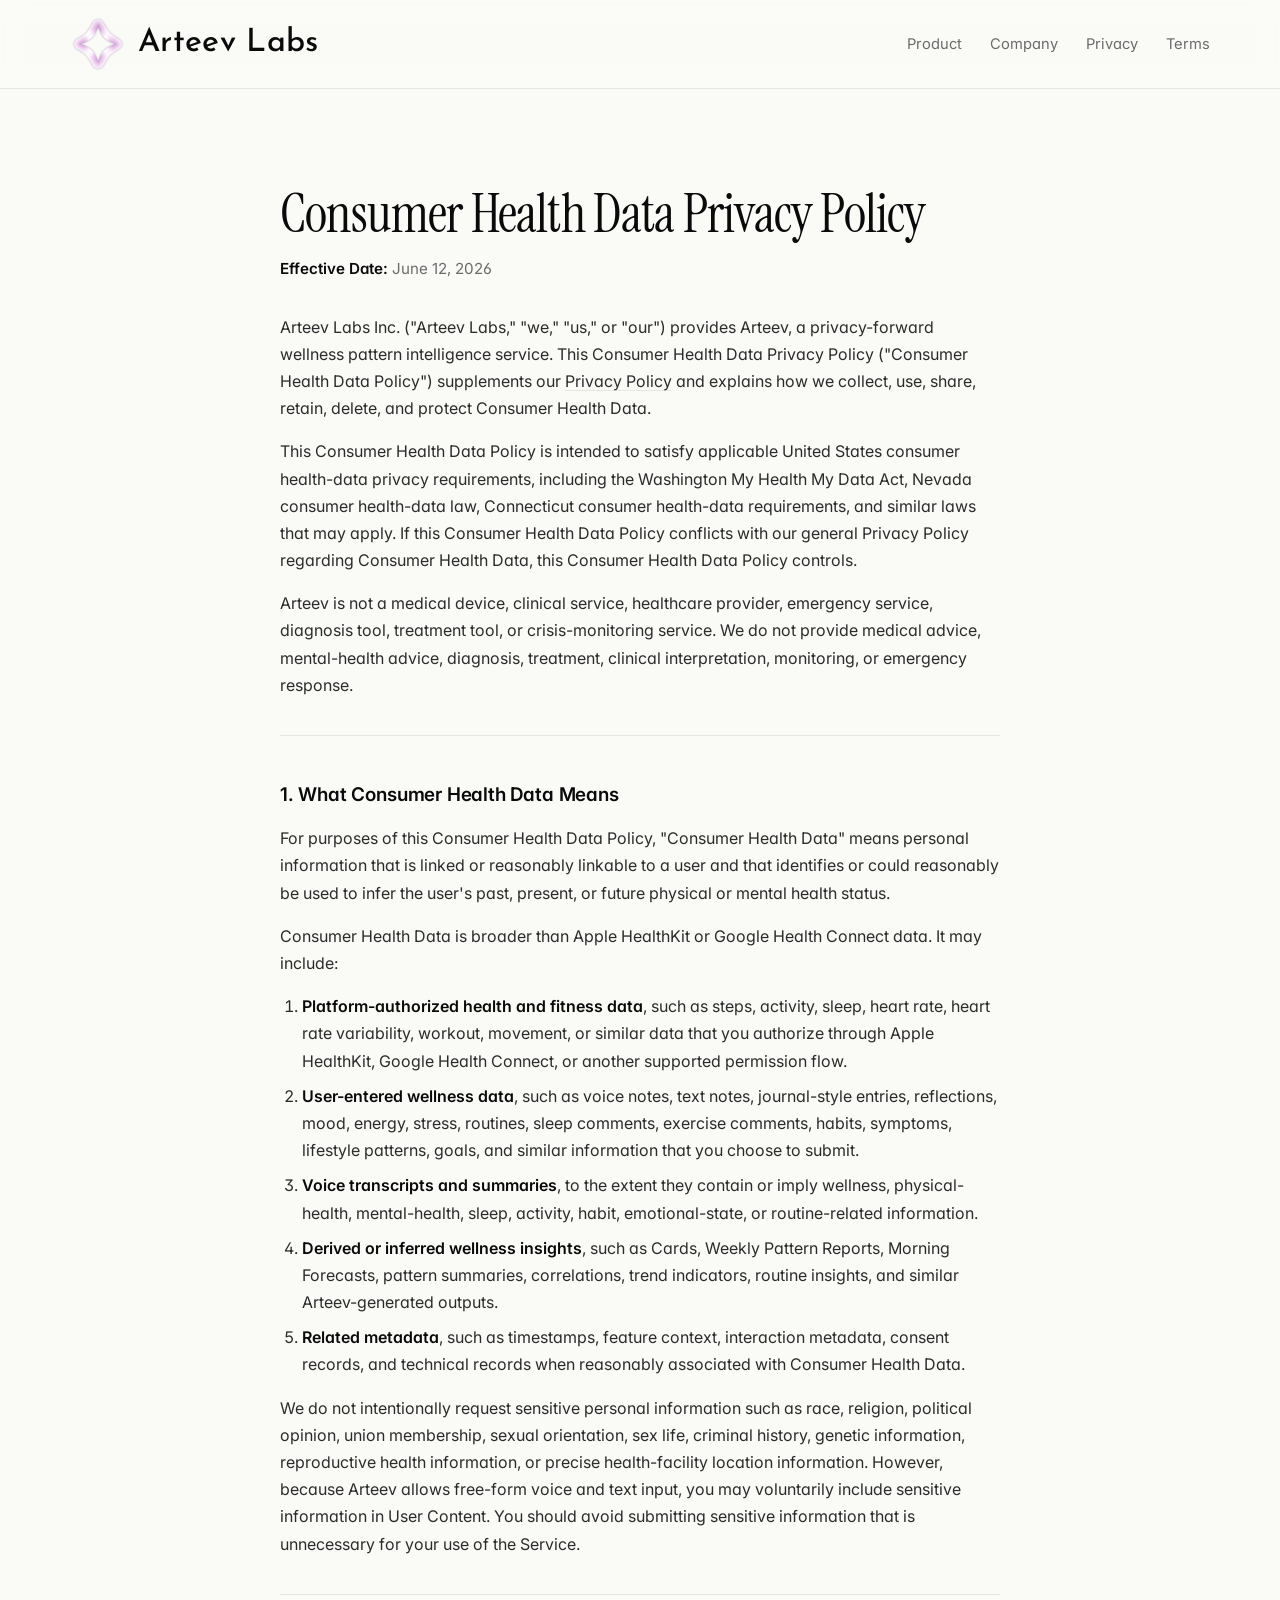
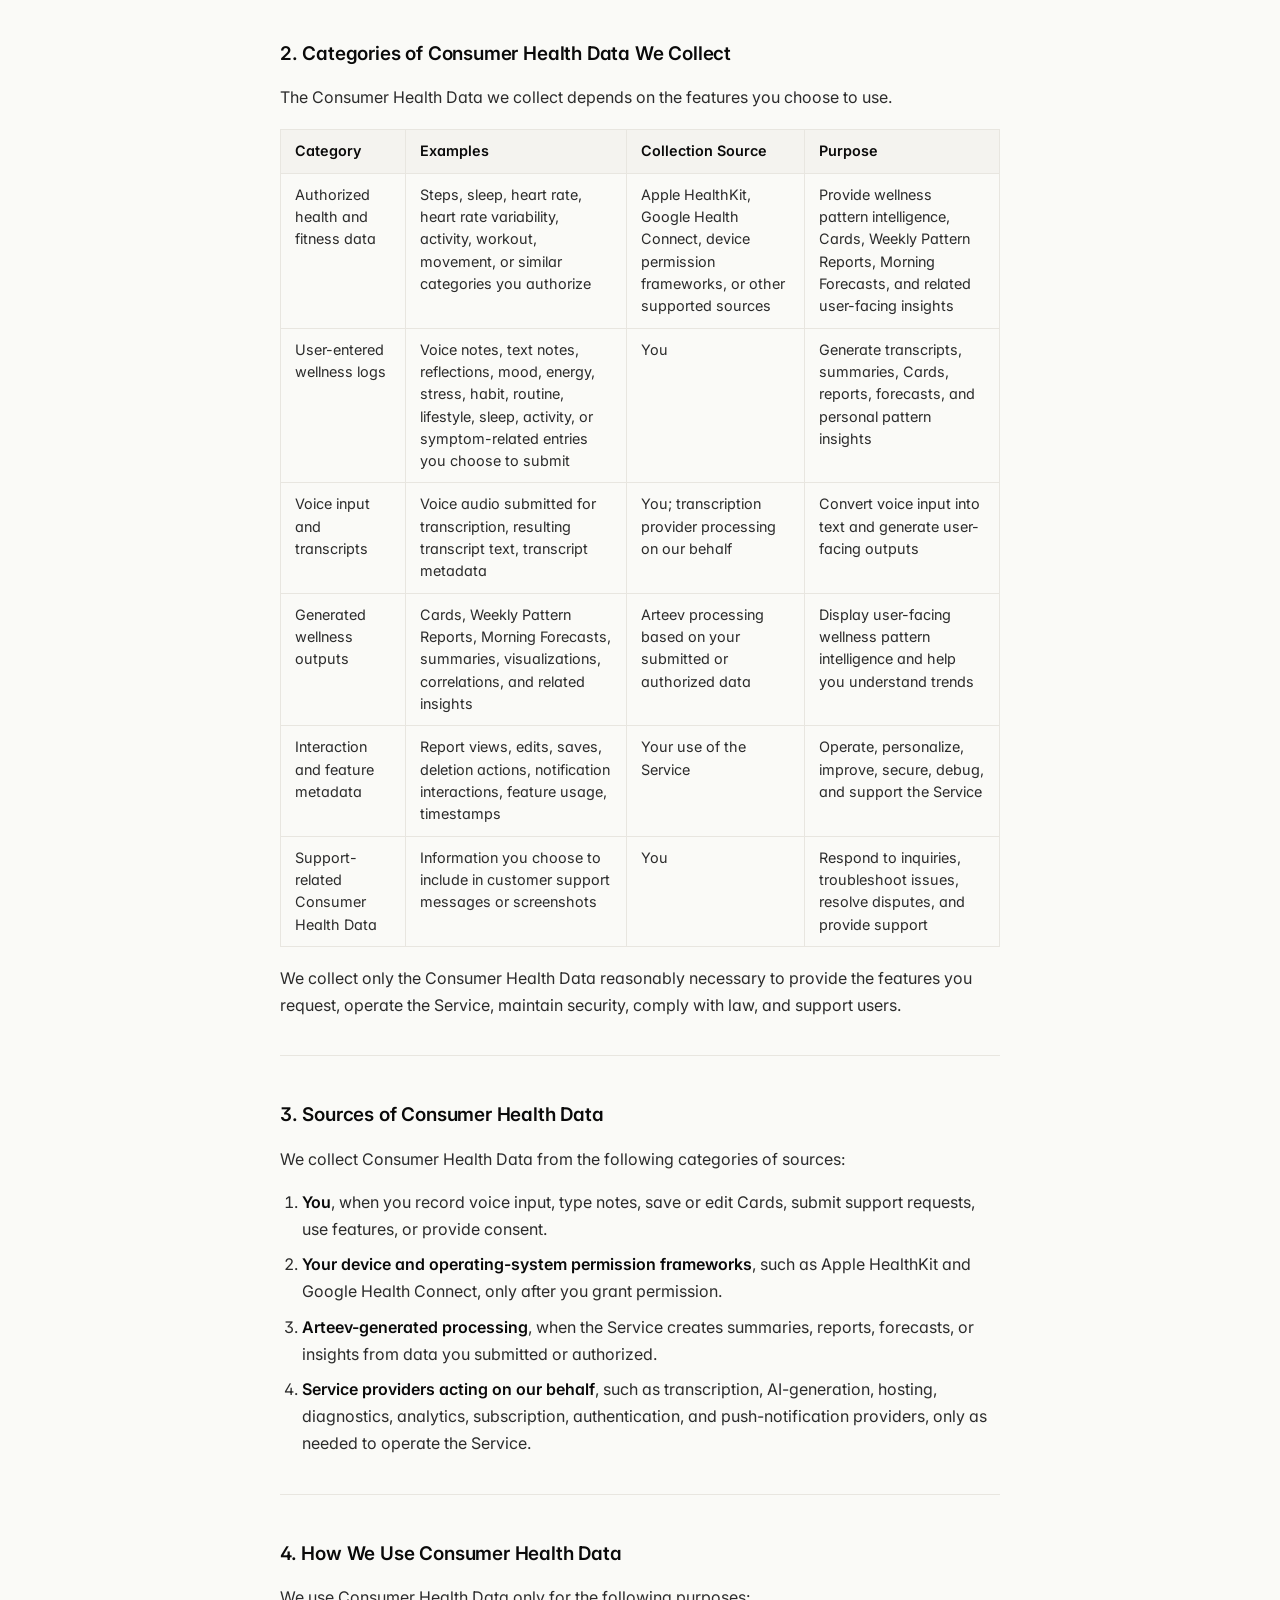
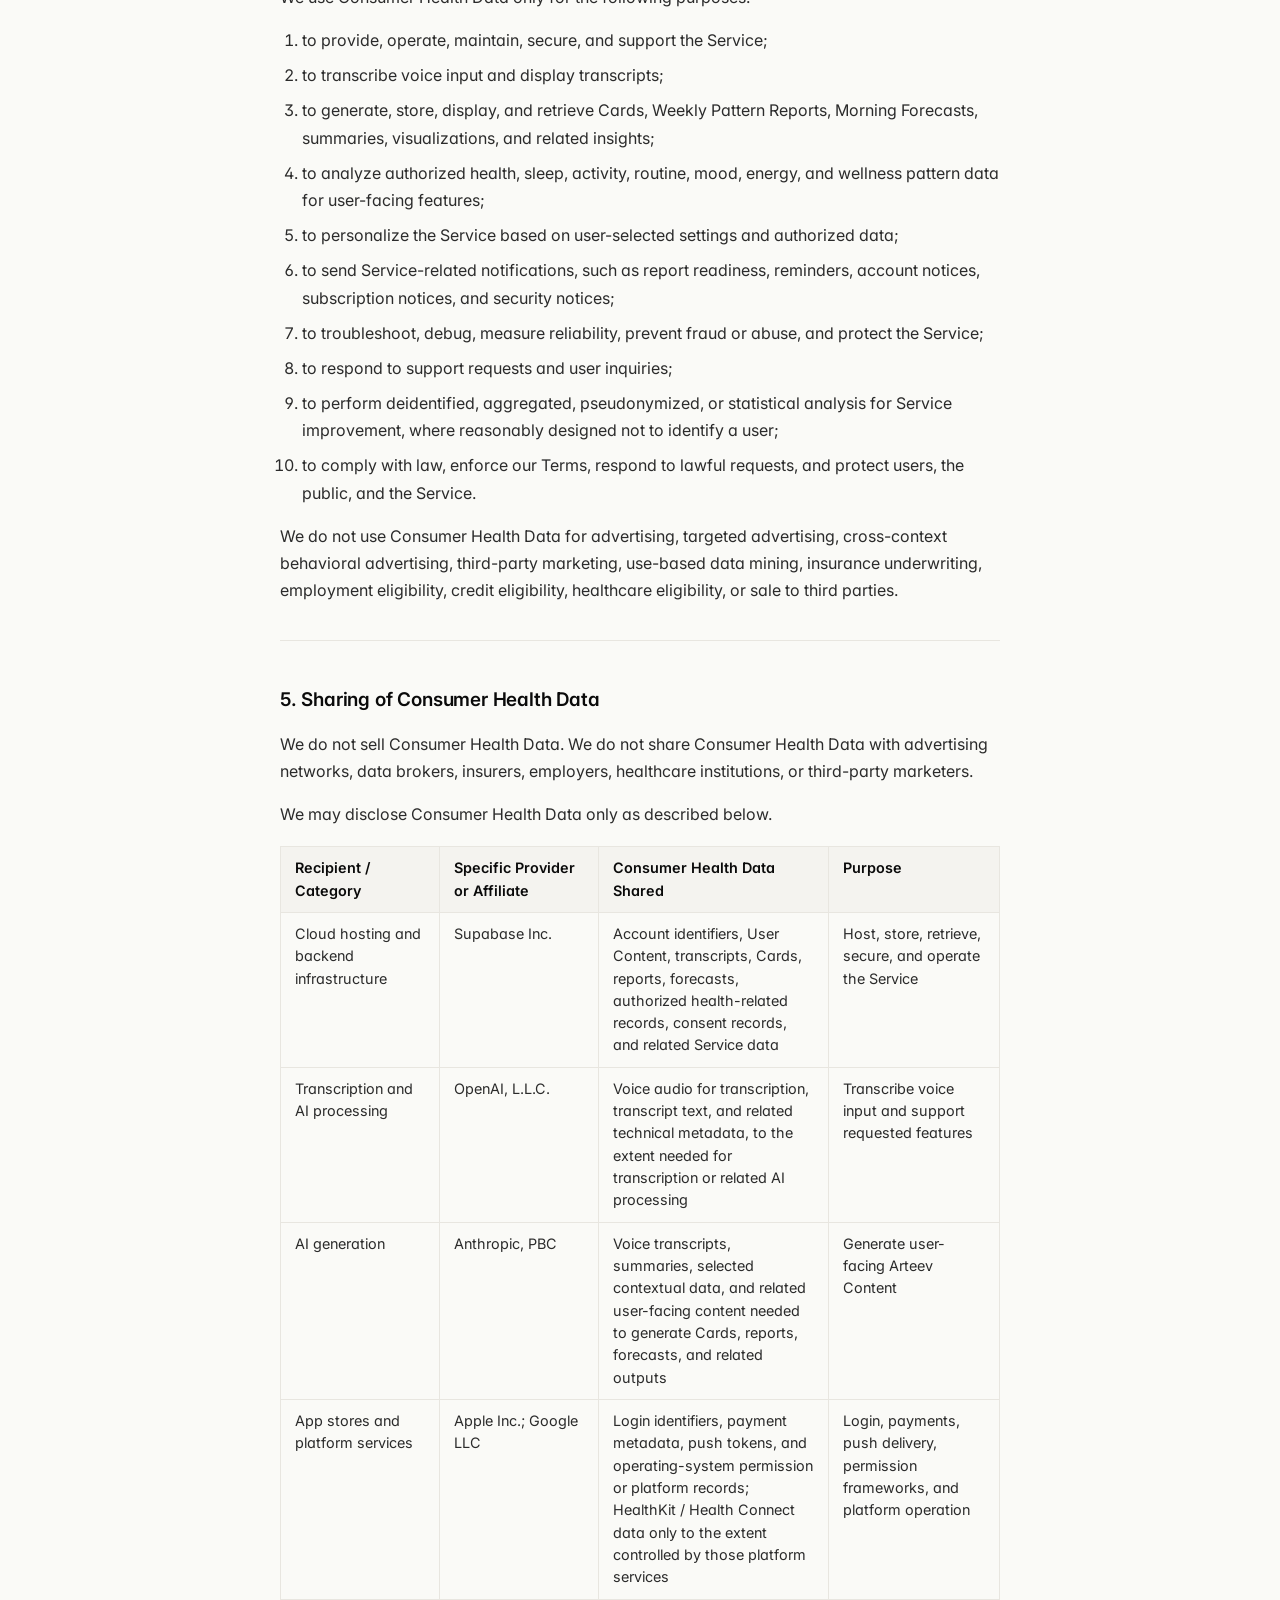
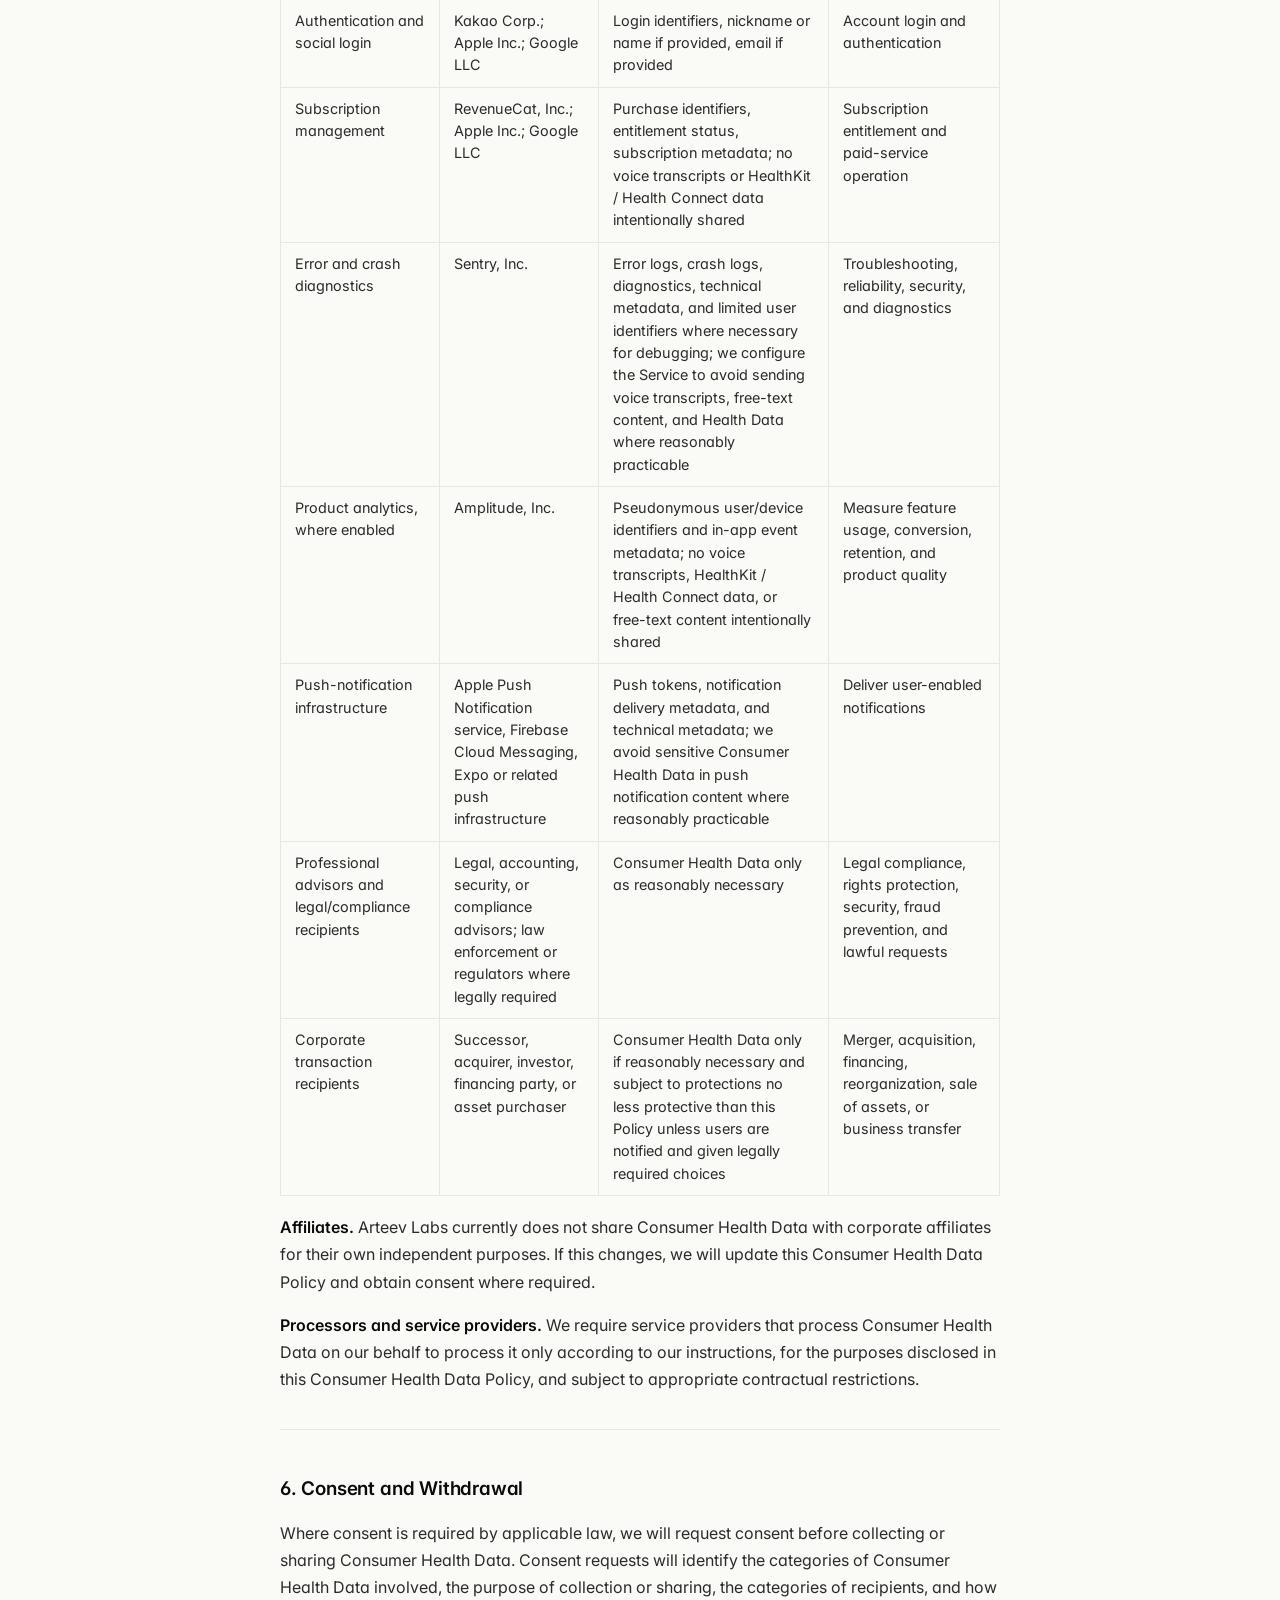
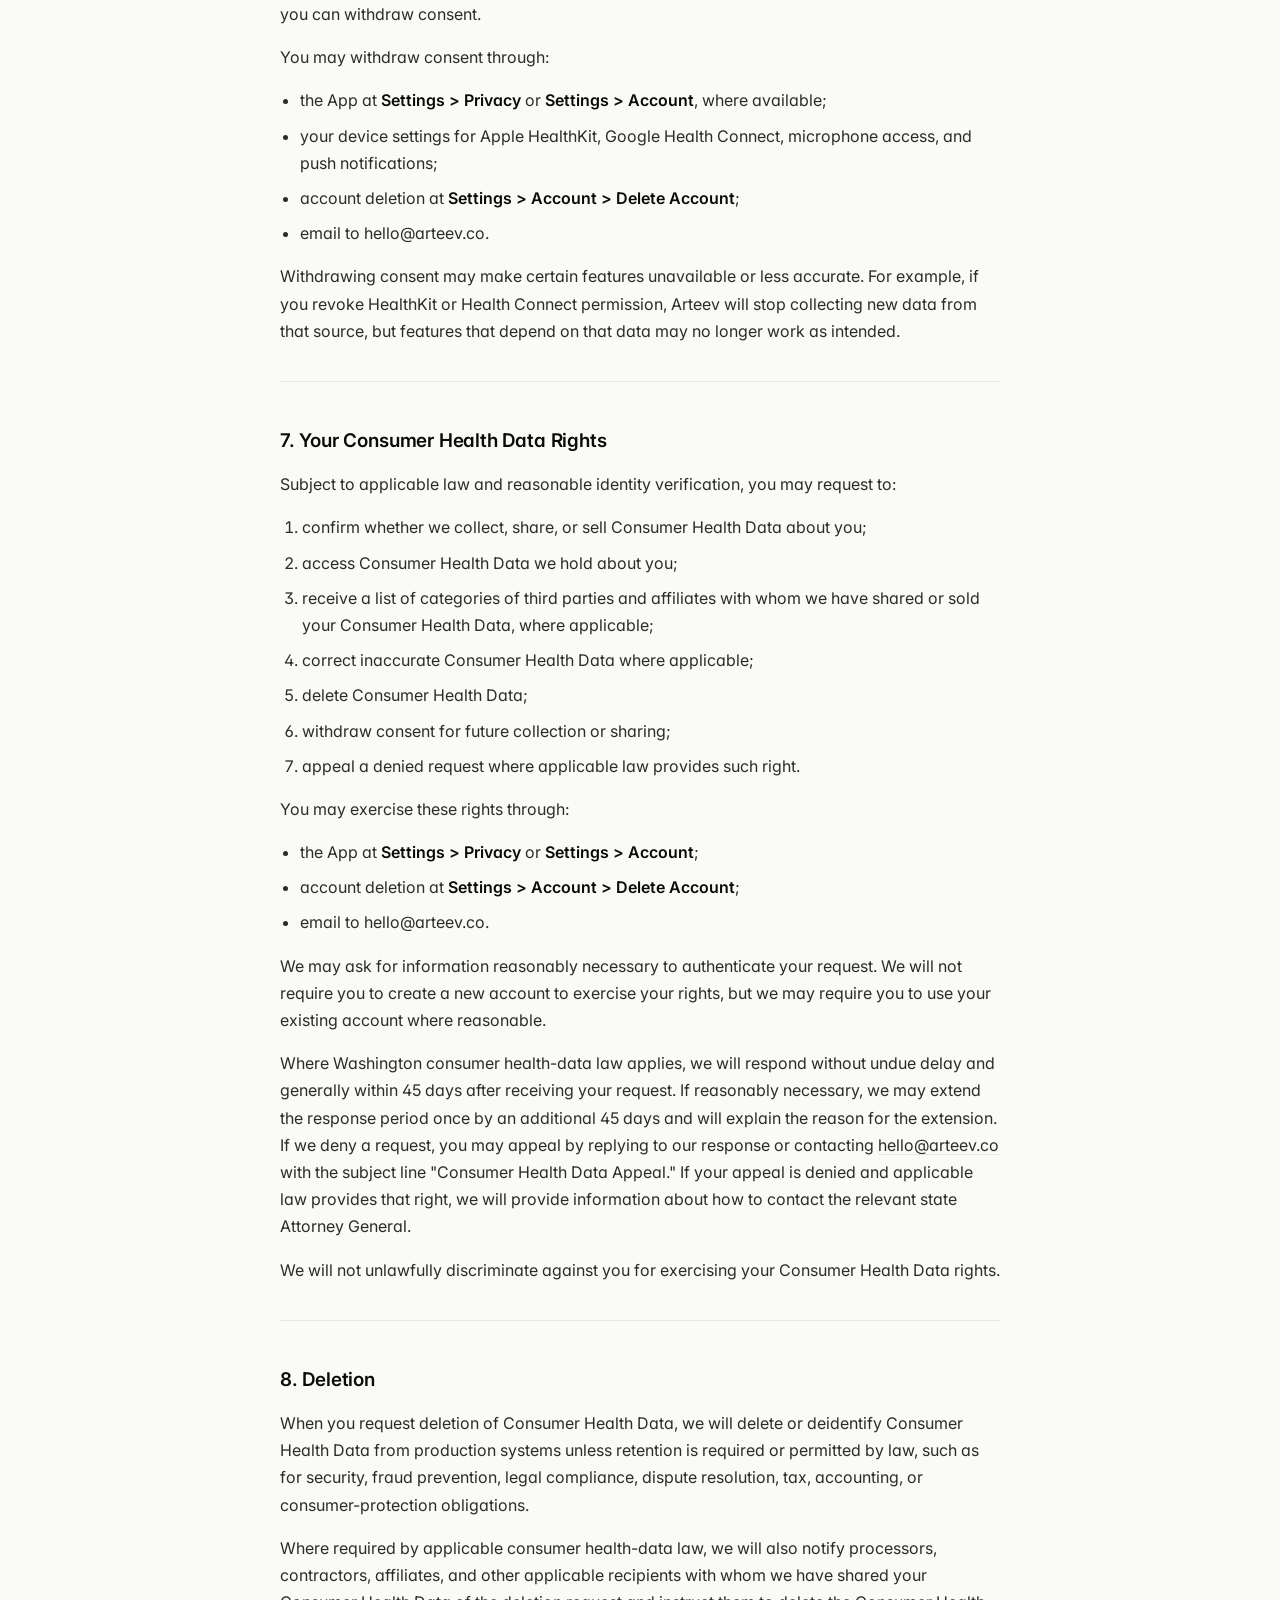
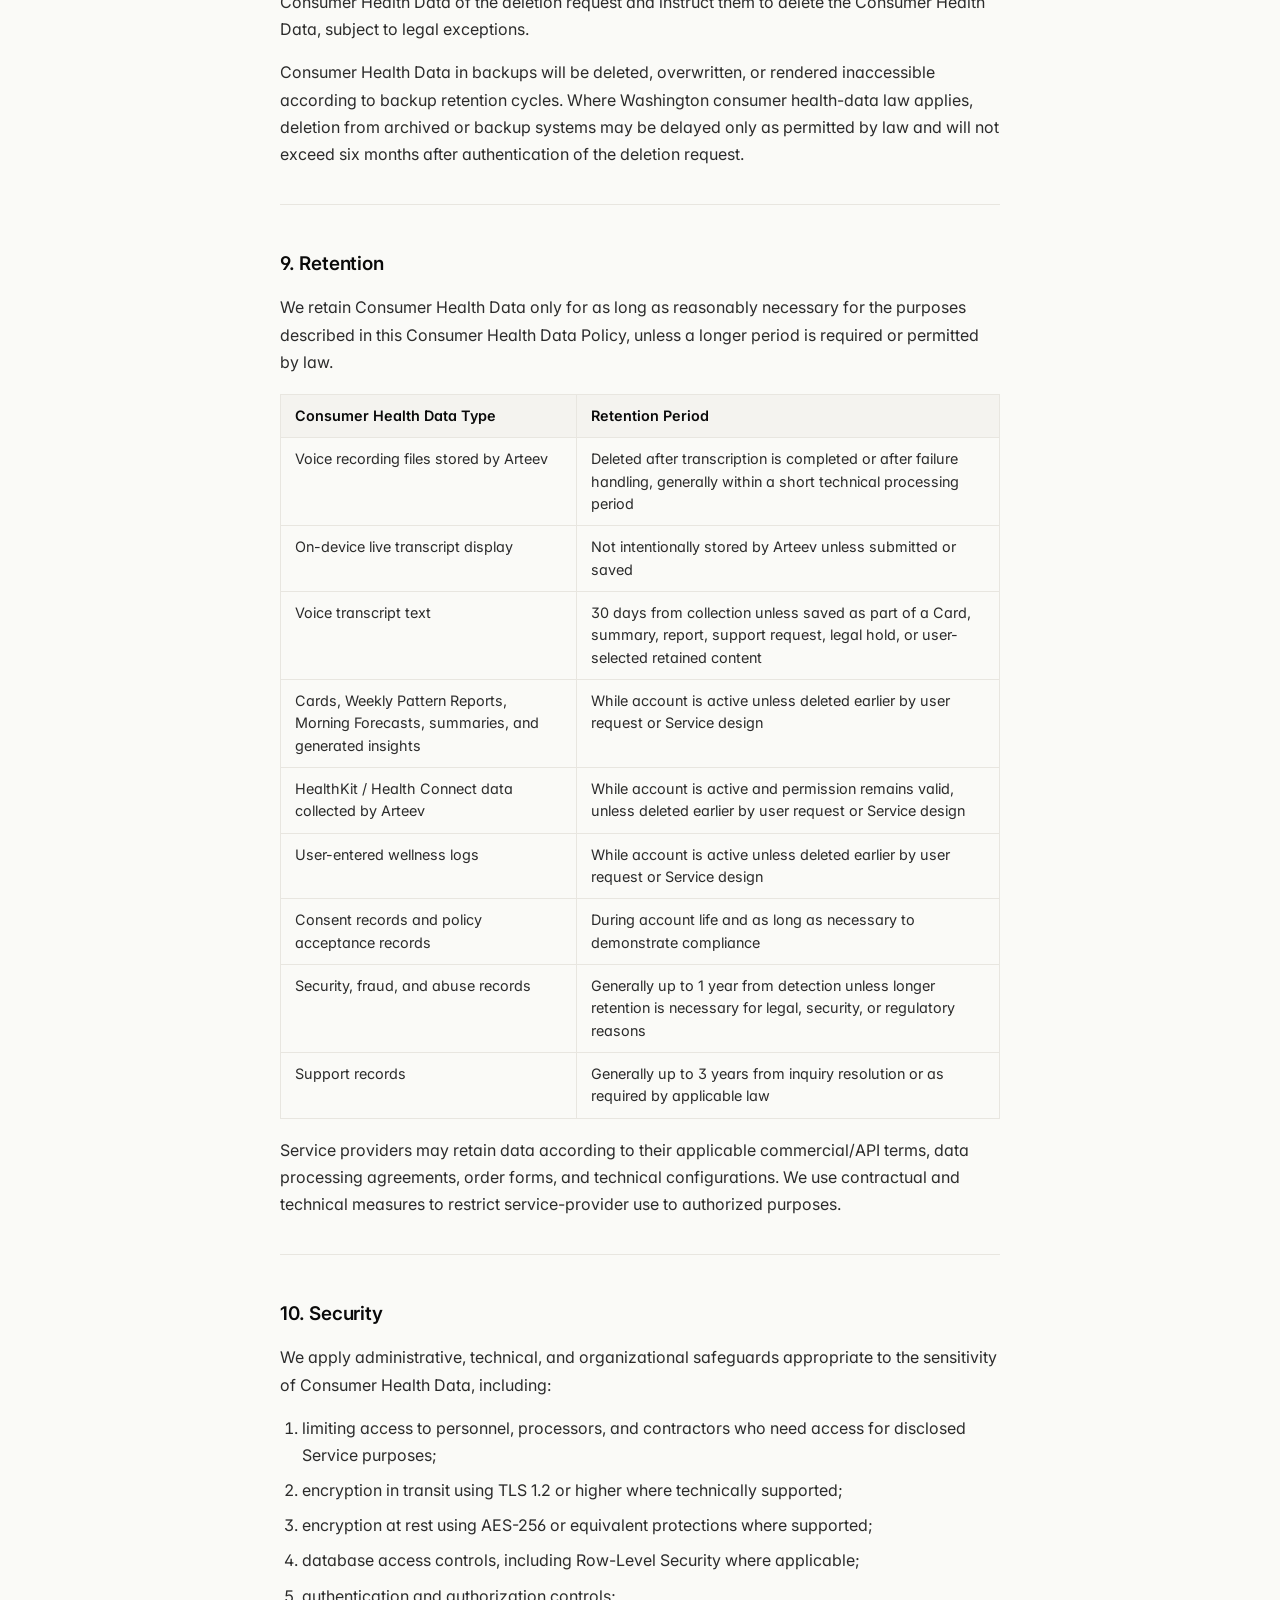
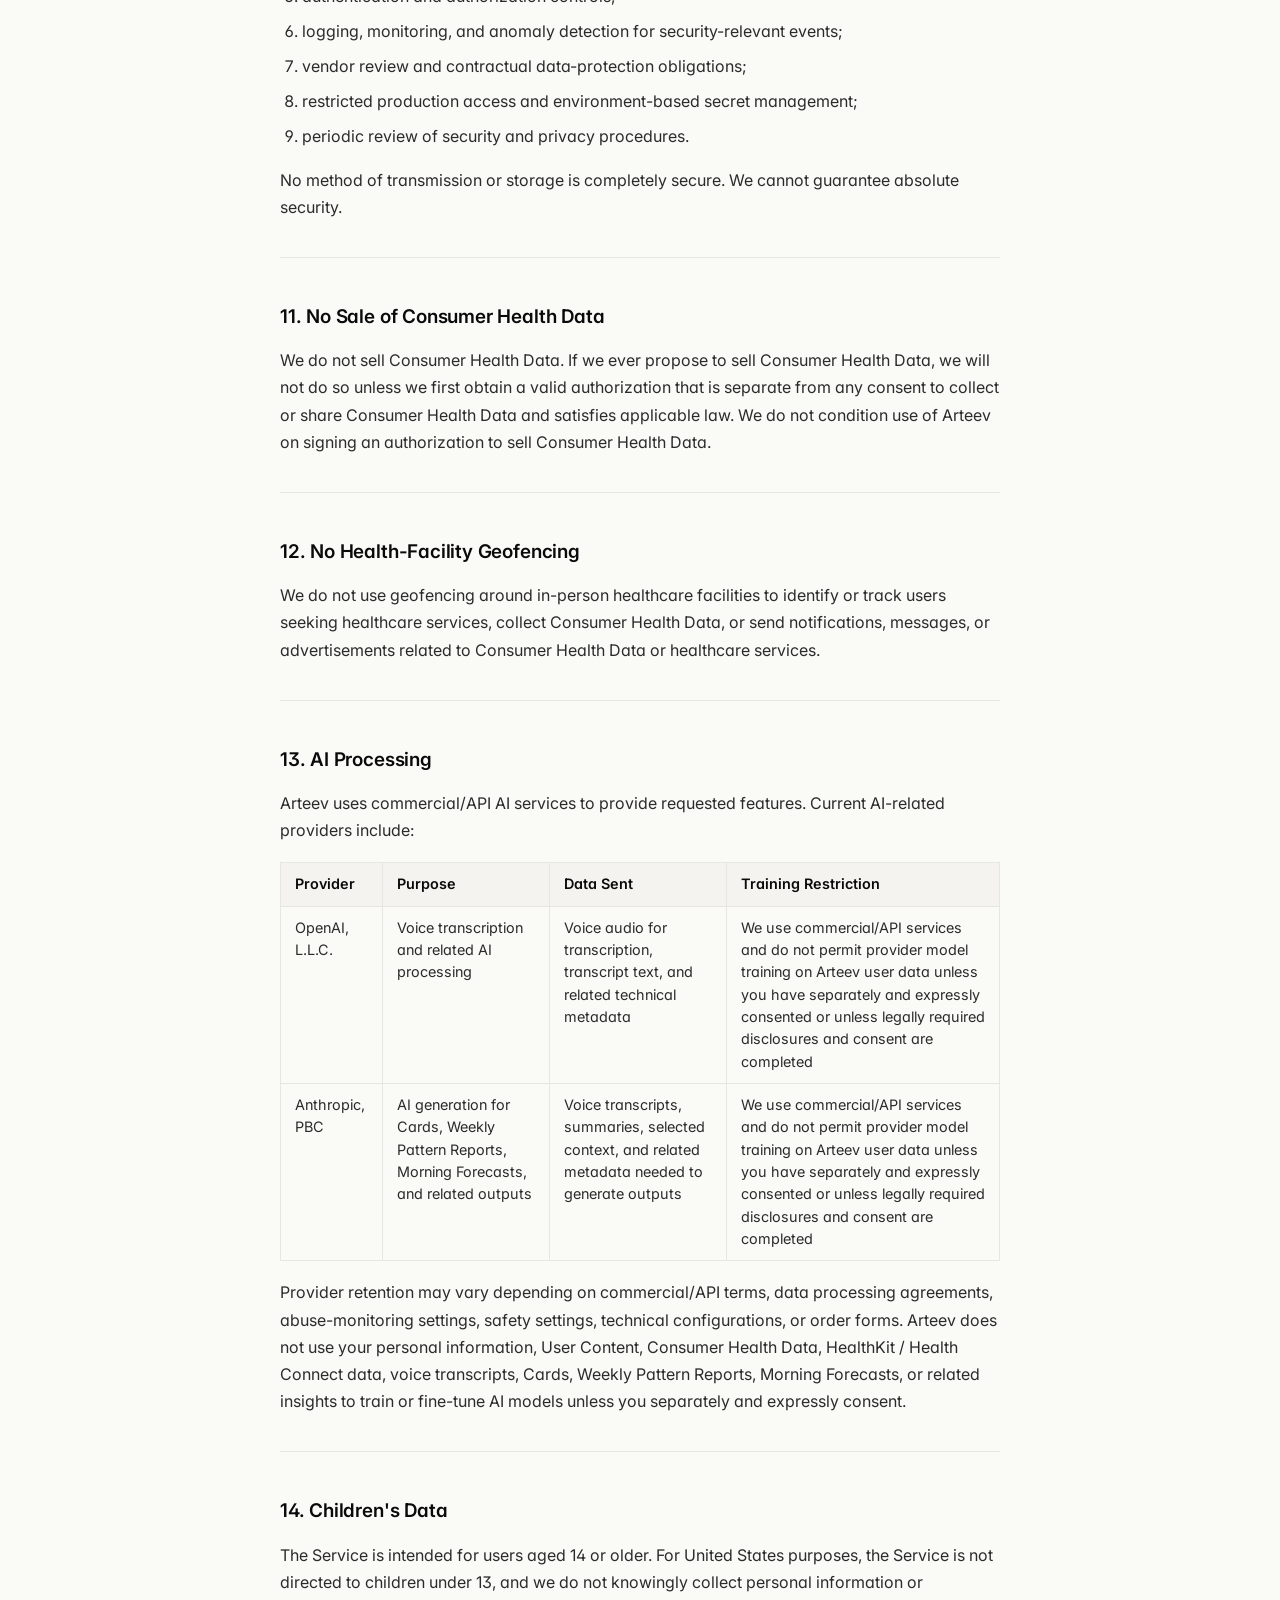
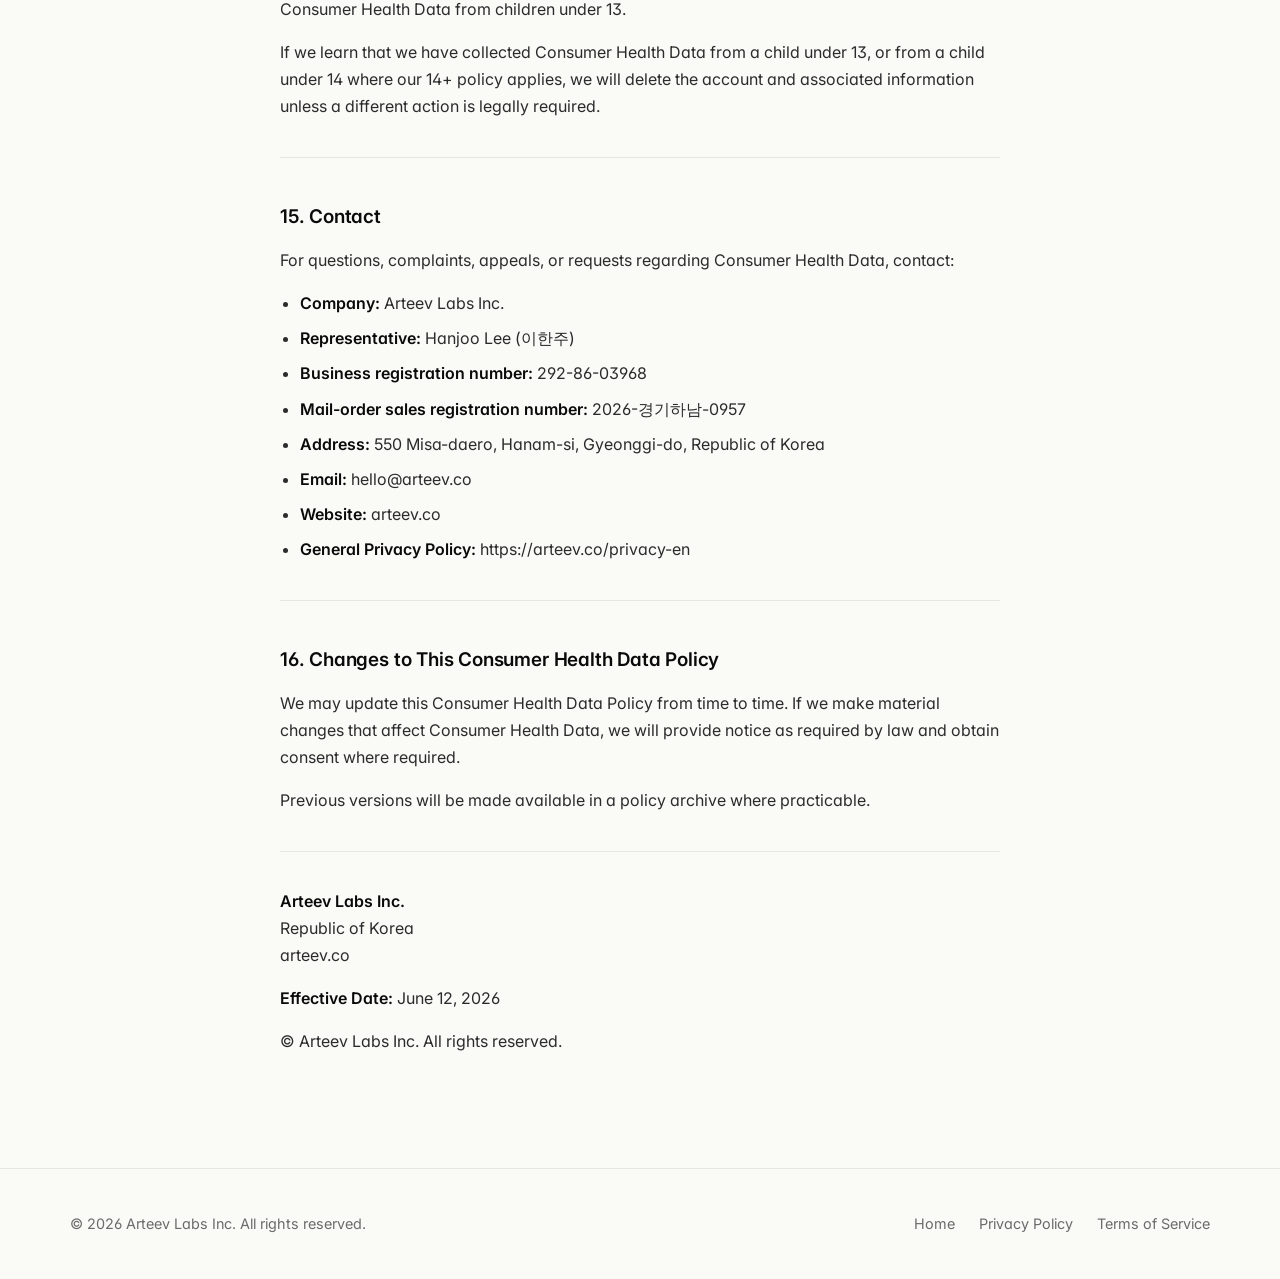
==== consumer-health-data-privacy-en.html @ efa87804 "feat(site): US privacy launch pack — CHD policy page, reinforced privacy policy, AI-processing terms" ====
<!doctype html>
<html lang="en">
<head>
  <meta charset="utf-8">
  <meta name="viewport" content="width=device-width, initial-scale=1">
  <title>Consumer Health Data Privacy Policy | Arteev Labs Inc.</title>
  <meta name="description" content="Consumer Health Data Privacy Policy for Arteev Labs Inc.">
  <link rel="icon" type="image/png" sizes="32x32" href="assets/favicon-32.png?v=20260531d">
  <link rel="icon" type="image/png" sizes="16x16" href="assets/favicon-16.png?v=20260531d">
  <link rel="apple-touch-icon" sizes="180x180" href="assets/favicon-180.png?v=20260531d">
  <link rel="preconnect" href="https://fonts.googleapis.com">
  <link rel="preconnect" href="https://fonts.gstatic.com" crossorigin>
  <link href="https://fonts.googleapis.com/css2?family=Inter:wght@400;500;600;700&family=Instrument+Serif:ital@0;1&family=Josefin+Sans:wght@400;500;600&family=Noto+Sans+KR:wght@400;500;600;700&display=swap" rel="stylesheet">
  <link rel="stylesheet" href="styles.css?v=20260531d">
</head>
<body>
  <header class="site-header">
    <div class="container nav">
      <a class="brand" href="index.html" aria-label="Arteev Labs Inc. home">
        <img class="logo-mark" src="assets/iconA.png?v=20260531d" alt="">
        <span>Arteev Labs</span>
      </a>
      <nav class="nav-links" aria-label="Primary navigation">
        <a href="index.html#product">Product</a>
        <a href="index.html#company">Company</a>
        <a href="privacy.html">Privacy</a>
        <a href="terms.html">Terms</a>
      </nav>
    </div>
  </header>

  <main class="legal-page">
    <div class="container legal-content">

      <h1>Consumer Health Data Privacy Policy</h1>
      <p class="effective-date"><strong>Effective Date:</strong> June 12, 2026</p>

<p>Arteev Labs Inc. (&quot;Arteev Labs,&quot; &quot;we,&quot; &quot;us,&quot; or &quot;our&quot;) provides Arteev, a privacy-forward wellness pattern intelligence service. This Consumer Health Data Privacy Policy (&quot;Consumer Health Data Policy&quot;) supplements our <a href="privacy-en.html">Privacy Policy</a> and explains how we collect, use, share, retain, delete, and protect Consumer Health Data.</p>
<p>This Consumer Health Data Policy is intended to satisfy applicable United States consumer health-data privacy requirements, including the Washington My Health My Data Act, Nevada consumer health-data law, Connecticut consumer health-data requirements, and similar laws that may apply. If this Consumer Health Data Policy conflicts with our general Privacy Policy regarding Consumer Health Data, this Consumer Health Data Policy controls.</p>
<p>Arteev is not a medical device, clinical service, healthcare provider, emergency service, diagnosis tool, treatment tool, or crisis-monitoring service. We do not provide medical advice, mental-health advice, diagnosis, treatment, clinical interpretation, monitoring, or emergency response.</p>
<hr>
<h2>1. What Consumer Health Data Means</h2>
<p>For purposes of this Consumer Health Data Policy, &quot;Consumer Health Data&quot; means personal information that is linked or reasonably linkable to a user and that identifies or could reasonably be used to infer the user&#39;s past, present, or future physical or mental health status.</p>
<p>Consumer Health Data is broader than Apple HealthKit or Google Health Connect data. It may include:</p>
<ol>
<li><strong>Platform-authorized health and fitness data</strong>, such as steps, activity, sleep, heart rate, heart rate variability, workout, movement, or similar data that you authorize through Apple HealthKit, Google Health Connect, or another supported permission flow.</li>
<li><strong>User-entered wellness data</strong>, such as voice notes, text notes, journal-style entries, reflections, mood, energy, stress, routines, sleep comments, exercise comments, habits, symptoms, lifestyle patterns, goals, and similar information that you choose to submit.</li>
<li><strong>Voice transcripts and summaries</strong>, to the extent they contain or imply wellness, physical-health, mental-health, sleep, activity, habit, emotional-state, or routine-related information.</li>
<li><strong>Derived or inferred wellness insights</strong>, such as Cards, Weekly Pattern Reports, Morning Forecasts, pattern summaries, correlations, trend indicators, routine insights, and similar Arteev-generated outputs.</li>
<li><strong>Related metadata</strong>, such as timestamps, feature context, interaction metadata, consent records, and technical records when reasonably associated with Consumer Health Data.</li>
</ol>
<p>We do not intentionally request sensitive personal information such as race, religion, political opinion, union membership, sexual orientation, sex life, criminal history, genetic information, reproductive health information, or precise health-facility location information. However, because Arteev allows free-form voice and text input, you may voluntarily include sensitive information in User Content. You should avoid submitting sensitive information that is unnecessary for your use of the Service.</p>
<hr>
<h2>2. Categories of Consumer Health Data We Collect</h2>
<p>The Consumer Health Data we collect depends on the features you choose to use.</p>
<table>
<thead>
<tr>
<th>Category</th>
<th>Examples</th>
<th>Collection Source</th>
<th>Purpose</th>
</tr>
</thead>
<tbody><tr>
<td>Authorized health and fitness data</td>
<td>Steps, sleep, heart rate, heart rate variability, activity, workout, movement, or similar categories you authorize</td>
<td>Apple HealthKit, Google Health Connect, device permission frameworks, or other supported sources</td>
<td>Provide wellness pattern intelligence, Cards, Weekly Pattern Reports, Morning Forecasts, and related user-facing insights</td>
</tr>
<tr>
<td>User-entered wellness logs</td>
<td>Voice notes, text notes, reflections, mood, energy, stress, habit, routine, lifestyle, sleep, activity, or symptom-related entries you choose to submit</td>
<td>You</td>
<td>Generate transcripts, summaries, Cards, reports, forecasts, and personal pattern insights</td>
</tr>
<tr>
<td>Voice input and transcripts</td>
<td>Voice audio submitted for transcription, resulting transcript text, transcript metadata</td>
<td>You; transcription provider processing on our behalf</td>
<td>Convert voice input into text and generate user-facing outputs</td>
</tr>
<tr>
<td>Generated wellness outputs</td>
<td>Cards, Weekly Pattern Reports, Morning Forecasts, summaries, visualizations, correlations, and related insights</td>
<td>Arteev processing based on your submitted or authorized data</td>
<td>Display user-facing wellness pattern intelligence and help you understand trends</td>
</tr>
<tr>
<td>Interaction and feature metadata</td>
<td>Report views, edits, saves, deletion actions, notification interactions, feature usage, timestamps</td>
<td>Your use of the Service</td>
<td>Operate, personalize, improve, secure, debug, and support the Service</td>
</tr>
<tr>
<td>Support-related Consumer Health Data</td>
<td>Information you choose to include in customer support messages or screenshots</td>
<td>You</td>
<td>Respond to inquiries, troubleshoot issues, resolve disputes, and provide support</td>
</tr>
</tbody></table>
<p>We collect only the Consumer Health Data reasonably necessary to provide the features you request, operate the Service, maintain security, comply with law, and support users.</p>
<hr>
<h2>3. Sources of Consumer Health Data</h2>
<p>We collect Consumer Health Data from the following categories of sources:</p>
<ol>
<li><strong>You</strong>, when you record voice input, type notes, save or edit Cards, submit support requests, use features, or provide consent.</li>
<li><strong>Your device and operating-system permission frameworks</strong>, such as Apple HealthKit and Google Health Connect, only after you grant permission.</li>
<li><strong>Arteev-generated processing</strong>, when the Service creates summaries, reports, forecasts, or insights from data you submitted or authorized.</li>
<li><strong>Service providers acting on our behalf</strong>, such as transcription, AI-generation, hosting, diagnostics, analytics, subscription, authentication, and push-notification providers, only as needed to operate the Service.</li>
</ol>
<hr>
<h2>4. How We Use Consumer Health Data</h2>
<p>We use Consumer Health Data only for the following purposes:</p>
<ol>
<li>to provide, operate, maintain, secure, and support the Service;</li>
<li>to transcribe voice input and display transcripts;</li>
<li>to generate, store, display, and retrieve Cards, Weekly Pattern Reports, Morning Forecasts, summaries, visualizations, and related insights;</li>
<li>to analyze authorized health, sleep, activity, routine, mood, energy, and wellness pattern data for user-facing features;</li>
<li>to personalize the Service based on user-selected settings and authorized data;</li>
<li>to send Service-related notifications, such as report readiness, reminders, account notices, subscription notices, and security notices;</li>
<li>to troubleshoot, debug, measure reliability, prevent fraud or abuse, and protect the Service;</li>
<li>to respond to support requests and user inquiries;</li>
<li>to perform deidentified, aggregated, pseudonymized, or statistical analysis for Service improvement, where reasonably designed not to identify a user;</li>
<li>to comply with law, enforce our Terms, respond to lawful requests, and protect users, the public, and the Service.</li>
</ol>
<p>We do not use Consumer Health Data for advertising, targeted advertising, cross-context behavioral advertising, third-party marketing, use-based data mining, insurance underwriting, employment eligibility, credit eligibility, healthcare eligibility, or sale to third parties.</p>
<hr>
<h2>5. Sharing of Consumer Health Data</h2>
<p>We do not sell Consumer Health Data. We do not share Consumer Health Data with advertising networks, data brokers, insurers, employers, healthcare institutions, or third-party marketers.</p>
<p>We may disclose Consumer Health Data only as described below.</p>
<table>
<thead>
<tr>
<th>Recipient / Category</th>
<th>Specific Provider or Affiliate</th>
<th>Consumer Health Data Shared</th>
<th>Purpose</th>
</tr>
</thead>
<tbody><tr>
<td>Cloud hosting and backend infrastructure</td>
<td>Supabase Inc.</td>
<td>Account identifiers, User Content, transcripts, Cards, reports, forecasts, authorized health-related records, consent records, and related Service data</td>
<td>Host, store, retrieve, secure, and operate the Service</td>
</tr>
<tr>
<td>Transcription and AI processing</td>
<td>OpenAI, L.L.C.</td>
<td>Voice audio for transcription, transcript text, and related technical metadata, to the extent needed for transcription or related AI processing</td>
<td>Transcribe voice input and support requested features</td>
</tr>
<tr>
<td>AI generation</td>
<td>Anthropic, PBC</td>
<td>Voice transcripts, summaries, selected contextual data, and related user-facing content needed to generate Cards, reports, forecasts, and related outputs</td>
<td>Generate user-facing Arteev Content</td>
</tr>
<tr>
<td>App stores and platform services</td>
<td>Apple Inc.; Google LLC</td>
<td>Login identifiers, payment metadata, push tokens, and operating-system permission or platform records; HealthKit / Health Connect data only to the extent controlled by those platform services</td>
<td>Login, payments, push delivery, permission frameworks, and platform operation</td>
</tr>
<tr>
<td>Authentication and social login</td>
<td>Kakao Corp.; Apple Inc.; Google LLC</td>
<td>Login identifiers, nickname or name if provided, email if provided</td>
<td>Account login and authentication</td>
</tr>
<tr>
<td>Subscription management</td>
<td>RevenueCat, Inc.; Apple Inc.; Google LLC</td>
<td>Purchase identifiers, entitlement status, subscription metadata; no voice transcripts or HealthKit / Health Connect data intentionally shared</td>
<td>Subscription entitlement and paid-service operation</td>
</tr>
<tr>
<td>Error and crash diagnostics</td>
<td>Sentry, Inc.</td>
<td>Error logs, crash logs, diagnostics, technical metadata, and limited user identifiers where necessary for debugging; we configure the Service to avoid sending voice transcripts, free-text content, and Health Data where reasonably practicable</td>
<td>Troubleshooting, reliability, security, and diagnostics</td>
</tr>
<tr>
<td>Product analytics, where enabled</td>
<td>Amplitude, Inc.</td>
<td>Pseudonymous user/device identifiers and in-app event metadata; no voice transcripts, HealthKit / Health Connect data, or free-text content intentionally shared</td>
<td>Measure feature usage, conversion, retention, and product quality</td>
</tr>
<tr>
<td>Push-notification infrastructure</td>
<td>Apple Push Notification service, Firebase Cloud Messaging, Expo or related push infrastructure</td>
<td>Push tokens, notification delivery metadata, and technical metadata; we avoid sensitive Consumer Health Data in push notification content where reasonably practicable</td>
<td>Deliver user-enabled notifications</td>
</tr>
<tr>
<td>Professional advisors and legal/compliance recipients</td>
<td>Legal, accounting, security, or compliance advisors; law enforcement or regulators where legally required</td>
<td>Consumer Health Data only as reasonably necessary</td>
<td>Legal compliance, rights protection, security, fraud prevention, and lawful requests</td>
</tr>
<tr>
<td>Corporate transaction recipients</td>
<td>Successor, acquirer, investor, financing party, or asset purchaser</td>
<td>Consumer Health Data only if reasonably necessary and subject to protections no less protective than this Policy unless users are notified and given legally required choices</td>
<td>Merger, acquisition, financing, reorganization, sale of assets, or business transfer</td>
</tr>
</tbody></table>
<p><strong>Affiliates.</strong> Arteev Labs currently does not share Consumer Health Data with corporate affiliates for their own independent purposes. If this changes, we will update this Consumer Health Data Policy and obtain consent where required.</p>
<p><strong>Processors and service providers.</strong> We require service providers that process Consumer Health Data on our behalf to process it only according to our instructions, for the purposes disclosed in this Consumer Health Data Policy, and subject to appropriate contractual restrictions.</p>
<hr>
<h2>6. Consent and Withdrawal</h2>
<p>Where consent is required by applicable law, we will request consent before collecting or sharing Consumer Health Data. Consent requests will identify the categories of Consumer Health Data involved, the purpose of collection or sharing, the categories of recipients, and how you can withdraw consent.</p>
<p>You may withdraw consent through:</p>
<ul>
<li>the App at <strong>Settings &gt; Privacy</strong> or <strong>Settings &gt; Account</strong>, where available;</li>
<li>your device settings for Apple HealthKit, Google Health Connect, microphone access, and push notifications;</li>
<li>account deletion at <strong>Settings &gt; Account &gt; Delete Account</strong>;</li>
<li>email to <a href="mailto:hello@arteev.co">hello@arteev.co</a>.</li>
</ul>
<p>Withdrawing consent may make certain features unavailable or less accurate. For example, if you revoke HealthKit or Health Connect permission, Arteev will stop collecting new data from that source, but features that depend on that data may no longer work as intended.</p>
<hr>
<h2>7. Your Consumer Health Data Rights</h2>
<p>Subject to applicable law and reasonable identity verification, you may request to:</p>
<ol>
<li>confirm whether we collect, share, or sell Consumer Health Data about you;</li>
<li>access Consumer Health Data we hold about you;</li>
<li>receive a list of categories of third parties and affiliates with whom we have shared or sold your Consumer Health Data, where applicable;</li>
<li>correct inaccurate Consumer Health Data where applicable;</li>
<li>delete Consumer Health Data;</li>
<li>withdraw consent for future collection or sharing;</li>
<li>appeal a denied request where applicable law provides such right.</li>
</ol>
<p>You may exercise these rights through:</p>
<ul>
<li>the App at <strong>Settings &gt; Privacy</strong> or <strong>Settings &gt; Account</strong>;</li>
<li>account deletion at <strong>Settings &gt; Account &gt; Delete Account</strong>;</li>
<li>email to <a href="mailto:hello@arteev.co">hello@arteev.co</a>.</li>
</ul>
<p>We may ask for information reasonably necessary to authenticate your request. We will not require you to create a new account to exercise your rights, but we may require you to use your existing account where reasonable.</p>
<p>Where Washington consumer health-data law applies, we will respond without undue delay and generally within 45 days after receiving your request. If reasonably necessary, we may extend the response period once by an additional 45 days and will explain the reason for the extension. If we deny a request, you may appeal by replying to our response or contacting <a href="mailto:hello@arteev.co">hello@arteev.co</a> with the subject line &quot;Consumer Health Data Appeal.&quot; If your appeal is denied and applicable law provides that right, we will provide information about how to contact the relevant state Attorney General.</p>
<p>We will not unlawfully discriminate against you for exercising your Consumer Health Data rights.</p>
<hr>
<h2>8. Deletion</h2>
<p>When you request deletion of Consumer Health Data, we will delete or deidentify Consumer Health Data from production systems unless retention is required or permitted by law, such as for security, fraud prevention, legal compliance, dispute resolution, tax, accounting, or consumer-protection obligations.</p>
<p>Where required by applicable consumer health-data law, we will also notify processors, contractors, affiliates, and other applicable recipients with whom we have shared your Consumer Health Data of the deletion request and instruct them to delete the Consumer Health Data, subject to legal exceptions.</p>
<p>Consumer Health Data in backups will be deleted, overwritten, or rendered inaccessible according to backup retention cycles. Where Washington consumer health-data law applies, deletion from archived or backup systems may be delayed only as permitted by law and will not exceed six months after authentication of the deletion request.</p>
<hr>
<h2>9. Retention</h2>
<p>We retain Consumer Health Data only for as long as reasonably necessary for the purposes described in this Consumer Health Data Policy, unless a longer period is required or permitted by law.</p>
<table>
<thead>
<tr>
<th>Consumer Health Data Type</th>
<th>Retention Period</th>
</tr>
</thead>
<tbody><tr>
<td>Voice recording files stored by Arteev</td>
<td>Deleted after transcription is completed or after failure handling, generally within a short technical processing period</td>
</tr>
<tr>
<td>On-device live transcript display</td>
<td>Not intentionally stored by Arteev unless submitted or saved</td>
</tr>
<tr>
<td>Voice transcript text</td>
<td>30 days from collection unless saved as part of a Card, summary, report, support request, legal hold, or user-selected retained content</td>
</tr>
<tr>
<td>Cards, Weekly Pattern Reports, Morning Forecasts, summaries, and generated insights</td>
<td>While account is active unless deleted earlier by user request or Service design</td>
</tr>
<tr>
<td>HealthKit / Health Connect data collected by Arteev</td>
<td>While account is active and permission remains valid, unless deleted earlier by user request or Service design</td>
</tr>
<tr>
<td>User-entered wellness logs</td>
<td>While account is active unless deleted earlier by user request or Service design</td>
</tr>
<tr>
<td>Consent records and policy acceptance records</td>
<td>During account life and as long as necessary to demonstrate compliance</td>
</tr>
<tr>
<td>Security, fraud, and abuse records</td>
<td>Generally up to 1 year from detection unless longer retention is necessary for legal, security, or regulatory reasons</td>
</tr>
<tr>
<td>Support records</td>
<td>Generally up to 3 years from inquiry resolution or as required by applicable law</td>
</tr>
</tbody></table>
<p>Service providers may retain data according to their applicable commercial/API terms, data processing agreements, order forms, and technical configurations. We use contractual and technical measures to restrict service-provider use to authorized purposes.</p>
<hr>
<h2>10. Security</h2>
<p>We apply administrative, technical, and organizational safeguards appropriate to the sensitivity of Consumer Health Data, including:</p>
<ol>
<li>limiting access to personnel, processors, and contractors who need access for disclosed Service purposes;</li>
<li>encryption in transit using TLS 1.2 or higher where technically supported;</li>
<li>encryption at rest using AES-256 or equivalent protections where supported;</li>
<li>database access controls, including Row-Level Security where applicable;</li>
<li>authentication and authorization controls;</li>
<li>logging, monitoring, and anomaly detection for security-relevant events;</li>
<li>vendor review and contractual data-protection obligations;</li>
<li>restricted production access and environment-based secret management;</li>
<li>periodic review of security and privacy procedures.</li>
</ol>
<p>No method of transmission or storage is completely secure. We cannot guarantee absolute security.</p>
<hr>
<h2>11. No Sale of Consumer Health Data</h2>
<p>We do not sell Consumer Health Data. If we ever propose to sell Consumer Health Data, we will not do so unless we first obtain a valid authorization that is separate from any consent to collect or share Consumer Health Data and satisfies applicable law. We do not condition use of Arteev on signing an authorization to sell Consumer Health Data.</p>
<hr>
<h2>12. No Health-Facility Geofencing</h2>
<p>We do not use geofencing around in-person healthcare facilities to identify or track users seeking healthcare services, collect Consumer Health Data, or send notifications, messages, or advertisements related to Consumer Health Data or healthcare services.</p>
<hr>
<h2>13. AI Processing</h2>
<p>Arteev uses commercial/API AI services to provide requested features. Current AI-related providers include:</p>
<table>
<thead>
<tr>
<th>Provider</th>
<th>Purpose</th>
<th>Data Sent</th>
<th>Training Restriction</th>
</tr>
</thead>
<tbody><tr>
<td>OpenAI, L.L.C.</td>
<td>Voice transcription and related AI processing</td>
<td>Voice audio for transcription, transcript text, and related technical metadata</td>
<td>We use commercial/API services and do not permit provider model training on Arteev user data unless you have separately and expressly consented or unless legally required disclosures and consent are completed</td>
</tr>
<tr>
<td>Anthropic, PBC</td>
<td>AI generation for Cards, Weekly Pattern Reports, Morning Forecasts, and related outputs</td>
<td>Voice transcripts, summaries, selected context, and related metadata needed to generate outputs</td>
<td>We use commercial/API services and do not permit provider model training on Arteev user data unless you have separately and expressly consented or unless legally required disclosures and consent are completed</td>
</tr>
</tbody></table>
<p>Provider retention may vary depending on commercial/API terms, data processing agreements, abuse-monitoring settings, safety settings, technical configurations, or order forms. Arteev does not use your personal information, User Content, Consumer Health Data, HealthKit / Health Connect data, voice transcripts, Cards, Weekly Pattern Reports, Morning Forecasts, or related insights to train or fine-tune AI models unless you separately and expressly consent.</p>
<hr>
<h2>14. Children&#39;s Data</h2>
<p>The Service is intended for users aged 14 or older. For United States purposes, the Service is not directed to children under 13, and we do not knowingly collect personal information or Consumer Health Data from children under 13.</p>
<p>If we learn that we have collected Consumer Health Data from a child under 13, or from a child under 14 where our 14+ policy applies, we will delete the account and associated information unless a different action is legally required.</p>
<hr>
<h2>15. Contact</h2>
<p>For questions, complaints, appeals, or requests regarding Consumer Health Data, contact:</p>
<ul>
<li><strong>Company:</strong> Arteev Labs Inc.</li>
<li><strong>Representative:</strong> Hanjoo Lee (이한주)</li>
<li><strong>Business registration number:</strong> 292-86-03968</li>
<li><strong>Mail-order sales registration number:</strong> 2026-경기하남-0957</li>
<li><strong>Address:</strong> 550 Misa-daero, Hanam-si, Gyeonggi-do, Republic of Korea</li>
<li><strong>Email:</strong> <a href="mailto:hello@arteev.co">hello@arteev.co</a></li>
<li><strong>Website:</strong> arteev.co</li>
<li><strong>General Privacy Policy:</strong> <a href="https://arteev.co/privacy-en">https://arteev.co/privacy-en</a></li>
</ul>
<hr>
<h2>16. Changes to This Consumer Health Data Policy</h2>
<p>We may update this Consumer Health Data Policy from time to time. If we make material changes that affect Consumer Health Data, we will provide notice as required by law and obtain consent where required.</p>
<p>Previous versions will be made available in a policy archive where practicable.</p>
<hr>
<p><strong>Arteev Labs Inc.</strong><br>Republic of Korea<br>arteev.co</p>
<p><strong>Effective Date:</strong> June 12, 2026</p>
<p>© Arteev Labs Inc. All rights reserved.</p>
    </div>
  </main>

  <footer class="site-footer">
    <div class="container footer-inner">
      <div>© <span id="year"></span> Arteev Labs Inc. All rights reserved.</div>
      <div class="footer-links">
        <a href="index.html">Home</a>
        <a href="privacy-en.html">Privacy Policy</a>
        <a href="terms-en.html">Terms of Service</a>
      </div>
    </div>
  </footer>

  <script>
    document.getElementById("year").textContent = new Date().getFullYear();
  </script>
</body>
</html>
---- styles.css ----
:root {
  --bg: #FAFAF7;
  --surface: #FFFFFF;
  --ink: #0A0A0A;
  --ink-soft: #2B2B2B;
  --muted: #6B6B6B;
  --line: #E8E6E0;
  --accent: #1A1A1A;
}

* { box-sizing: border-box; }

html { scroll-behavior: smooth; }

body {
  margin: 0;
  font-family: 'Inter', ui-sans-serif, system-ui, -apple-system, BlinkMacSystemFont, "Segoe UI", sans-serif;
  font-feature-settings: "ss01", "cv11";
  background: var(--bg);
  color: var(--ink);
  line-height: 1.55;
  -webkit-font-smoothing: antialiased;
  -moz-osx-font-smoothing: grayscale;
}

.serif {
  font-family: 'Instrument Serif', 'Times New Roman', serif;
  font-style: italic;
  font-weight: 400;
}

a {
  color: inherit;
  text-decoration: none;
}

p a {
  text-decoration: underline;
  text-underline-offset: 3px;
  text-decoration-color: var(--line);
  text-decoration-thickness: 1px;
  transition: text-decoration-color 0.15s ease;
}

p a:hover { text-decoration-color: var(--ink); }

.container {
  width: min(1140px, calc(100% - 48px));
  margin: 0 auto;
}

/* ---------- Header ---------- */
.site-header {
  position: sticky;
  top: 0;
  z-index: 10;
  background: rgba(250, 250, 247, 0.82);
  backdrop-filter: saturate(180%) blur(14px);
  -webkit-backdrop-filter: saturate(180%) blur(14px);
  border-bottom: 1px solid var(--line);
}

.nav {
  min-height: 88px;
  display: flex;
  justify-content: space-between;
  align-items: center;
  gap: 24px;
}

.brand {
  display: flex;
  align-items: center;
  gap: 12px;
  font-family: 'Josefin Sans', 'Inter', ui-sans-serif, system-ui, sans-serif;
  font-weight: 500;
  letter-spacing: 0.01em;
  font-size: 2rem;
  color: var(--ink);
}

.logo-mark {
  width: 56px;
  height: 56px;
  display: block;
  object-fit: contain;
}

.nav-links {
  display: flex;
  align-items: center;
  gap: 28px;
  color: var(--muted);
  font-size: 0.92rem;
}

.nav-links a {
  transition: color 0.15s ease;
}

.nav-links a:hover { color: var(--ink); }

/* ---------- Hero ---------- */
.hero {
  padding: 128px 0 104px;
}

.hero-inner {
  max-width: 760px;
  margin: 0 auto;
  text-align: center;
}

.hero-actions {
  justify-content: center;
}

.eyebrow {
  display: inline-flex;
  align-items: center;
  gap: 9px;
  font-size: 0.82rem;
  font-weight: 500;
  color: var(--muted);
  letter-spacing: 0.04em;
  text-transform: uppercase;
  margin-bottom: 28px;
}

.eyebrow-dot {
  width: 6px;
  height: 6px;
  border-radius: 50%;
  background: var(--ink);
}

h1 {
  margin: 0;
  font-family: 'Instrument Serif', 'Times New Roman', serif;
  font-weight: 400;
  font-size: clamp(2.6rem, 5.4vw, 4.6rem);
  line-height: 1.04;
  letter-spacing: -0.02em;
  color: var(--ink);
}

h1 em {
  font-style: italic;
  color: var(--ink);
}

.hero-lead {
  margin: 28px auto 0;
  max-width: 540px;
  color: var(--ink-soft);
  font-size: 1.08rem;
  line-height: 1.6;
}

.hero-actions {
  display: flex;
  flex-wrap: wrap;
  gap: 12px;
  margin-top: 36px;
}

.button {
  display: inline-flex;
  justify-content: center;
  align-items: center;
  height: 46px;
  padding: 0 22px;
  border-radius: 8px;
  font-weight: 500;
  font-size: 0.95rem;
  border: 1px solid transparent;
  transition: background 0.15s ease, border-color 0.15s ease, color 0.15s ease;
}

.button.primary {
  background: var(--ink);
  color: var(--bg);
}

.button.primary:hover { background: #2B2B2B; }

.button.secondary {
  background: transparent;
  color: var(--ink);
  border-color: var(--line);
}

.button.secondary:hover { border-color: var(--ink); }

/* ---------- Phone mockup ---------- */
.phone-mockup {
  display: block;
  margin: 0 auto;
  width: 100%;
  max-width: 220px;
  filter:
    drop-shadow(0 24px 40px rgba(10, 10, 10, 0.18))
    drop-shadow(0 10px 20px rgba(10, 10, 10, 0.12));
}

.phone-mockup img {
  display: block;
  width: 100%;
  height: auto;
}

/* ---------- Sections ---------- */
section {
  padding: 96px 0;
  border-top: 1px solid var(--line);
}

.section-eyebrow {
  font-size: 0.78rem;
  font-weight: 500;
  color: var(--muted);
  letter-spacing: 0.06em;
  text-transform: uppercase;
  margin-bottom: 18px;
}

.section-heading {
  max-width: 760px;
  margin: 0 auto 56px;
  text-align: center;
}

.section-heading h2 {
  margin: 0;
  font-family: 'Instrument Serif', 'Times New Roman', serif;
  font-weight: 400;
  font-size: clamp(2rem, 3.6vw, 2.9rem);
  line-height: 1.08;
  letter-spacing: -0.015em;
  color: var(--ink);
}

.section-heading p {
  margin: 20px auto 0;
  color: var(--ink-soft);
  font-size: 1.05rem;
  line-height: 1.65;
  max-width: 640px;
}

/* ---------- Product gallery ---------- */
.gallery {
  display: grid;
  grid-template-columns: 1fr 1fr;
  gap: 56px;
  max-width: 880px;
  margin: 0 auto;
}

.gallery-item {
  text-align: center;
}

.gallery-item .phone-mockup {
  max-width: 220px;
  margin-bottom: 32px;
}

.gallery-caption {
  font-family: 'Instrument Serif', 'Times New Roman', serif;
  font-style: italic;
  font-size: 1.25rem;
  color: var(--ink);
  line-height: 1.3;
  margin: 0 0 8px;
}

.gallery-sub {
  margin: 0;
  color: var(--muted);
  font-size: 0.93rem;
  line-height: 1.5;
  max-width: 280px;
  margin-left: auto;
  margin-right: auto;
}

/* ---------- Mission / What we build ---------- */
.mission {
  max-width: 720px;
  margin: 0 auto;
  text-align: center;
}

.mission-label {
  font-size: 0.78rem;
  font-weight: 500;
  color: var(--muted);
  letter-spacing: 0.06em;
  text-transform: uppercase;
  margin-bottom: 24px;
}

.mission-body p {
  margin: 0 0 20px;
  font-size: 1.08rem;
  line-height: 1.7;
  color: var(--ink-soft);
}

.mission-body p:last-child { margin-bottom: 0; }

.mission-body strong {
  color: var(--ink);
  font-weight: 600;
}

/* ---------- Company info ---------- */
.company-panel {
  border-top: 1px solid var(--line);
  max-width: 720px;
  margin: 0 auto;
}

.company-row {
  display: grid;
  grid-template-columns: 1fr;
  gap: 6px;
  padding: 22px 0;
  border-bottom: 1px solid var(--line);
  text-align: center;
}

.company-label {
  color: var(--muted);
  font-weight: 500;
  font-size: 0.92rem;
  letter-spacing: 0.02em;
}

.company-row > div:last-child {
  color: var(--ink);
  font-size: 1rem;
  line-height: 1.5;
}

/* ---------- Footer ---------- */
.site-footer {
  border-top: 1px solid var(--line);
  padding: 44px 0;
  color: var(--muted);
  font-size: 0.9rem;
}

.footer-inner {
  display: flex;
  justify-content: space-between;
  gap: 24px;
  flex-wrap: wrap;
  align-items: center;
}

.footer-links {
  display: flex;
  gap: 24px;
}

.footer-links a:hover { color: var(--ink); }

/* ---------- Legal pages ---------- */
.legal-page {
  padding: 96px 0;
}

.legal-content {
  max-width: 720px;
}

.legal-content h1 {
  font-family: 'Instrument Serif', 'Times New Roman', serif;
  font-weight: 400;
  font-size: clamp(2.4rem, 4.5vw, 3.4rem);
  line-height: 1.08;
  letter-spacing: -0.015em;
  margin-bottom: 12px;
}

.legal-content > p:first-of-type {
  color: var(--muted);
  font-size: 0.95rem;
  margin-bottom: 32px;
}

.legal-content h2 {
  font-family: 'Inter', ui-sans-serif, system-ui, sans-serif;
  font-weight: 600;
  font-size: 1.18rem;
  letter-spacing: -0.01em;
  margin: 44px 0 14px;
  color: var(--ink);
}

.legal-content p,
.legal-content li {
  color: var(--ink-soft);
  font-size: 1rem;
  line-height: 1.7;
}

.legal-content ul {
  padding-left: 20px;
  margin: 14px 0;
}

.legal-content li { margin-bottom: 8px; }

.legal-content strong { color: var(--ink); font-weight: 600; }

/* ---------- Responsive ---------- */
@media (max-width: 920px) {
  .hero { padding: 88px 0 72px; }

  section { padding: 72px 0; }

  .section-heading { margin-bottom: 44px; }

  .company-row {
    padding: 18px 0;
  }

  .nav-links {
    gap: 18px;
    font-size: 0.88rem;
  }
}

@media (max-width: 580px) {
  .container {
    width: min(100% - 32px, 1140px);
  }

  .nav { min-height: 72px; }

  .brand { font-size: 1.6rem; }
  .logo-mark { width: 44px; height: 44px; }

  .nav-links a:nth-child(1),
  .nav-links a:nth-child(2) {
    display: none;
  }

  .hero-actions { flex-direction: column; }

  .button { width: 100%; }
}

/* ---------- Legal pages — language toggle + extended content styles (added 2026-05-10) ---------- */

.lang-toggle {
  margin-bottom: 28px;
  font-size: 0.85rem;
  color: var(--muted);
  letter-spacing: 0.02em;
}

.lang-toggle a {
  color: var(--muted);
  transition: color 0.15s ease;
}

.lang-toggle a:hover {
  color: var(--ink);
}

.lang-toggle a.active {
  color: var(--ink);
  font-weight: 600;
  pointer-events: none;
  cursor: default;
}

.lang-sep {
  margin: 0 6px;
  color: var(--line);
}

.legal-content .effective-date {
  color: var(--muted);
  font-size: 0.95rem;
  margin: 0 0 32px;
}

.legal-content h3 {
  font-family: 'Inter', ui-sans-serif, system-ui, sans-serif;
  font-weight: 600;
  font-size: 1rem;
  letter-spacing: -0.005em;
  margin: 28px 0 10px;
  color: var(--ink);
}

.legal-content table {
  border-collapse: collapse;
  width: 100%;
  margin: 18px 0;
  font-size: 0.9rem;
  display: block;
  overflow-x: auto;
}

.legal-content table th,
.legal-content table td {
  border: 1px solid var(--line);
  padding: 10px 14px;
  text-align: left;
  vertical-align: top;
  color: var(--ink-soft);
  line-height: 1.55;
}

.legal-content table th {
  background: rgba(232, 230, 224, 0.35);
  font-weight: 600;
  color: var(--ink);
}

.legal-content blockquote {
  margin: 18px 0;
  padding: 4px 18px;
  border-left: 3px solid var(--line);
  color: var(--muted);
  font-size: 0.95rem;
}

.legal-content code {
  font-family: ui-monospace, "SF Mono", Menlo, Consolas, monospace;
  font-size: 0.9em;
  background: rgba(232, 230, 224, 0.45);
  padding: 1px 5px;
  border-radius: 3px;
}

.legal-content hr {
  border: none;
  border-top: 1px solid var(--line);
  margin: 36px 0;
}

.legal-content ol {
  padding-left: 22px;
  margin: 14px 0;
}

.legal-content ol li {
  margin-bottom: 8px;
}

/* Korean: Inter falls back to Noto Sans KR for Korean glyphs */
html[lang="ko"] body {
  font-family: 'Inter', 'Noto Sans KR', ui-sans-serif, system-ui, -apple-system, BlinkMacSystemFont, "Segoe UI", sans-serif;
}

/* Korean legal pages: H1 uses body sans-serif (Instrument Serif's Korean fallback was a heavy serif) */
html[lang="ko"] .legal-content h1 {
  font-family: 'Inter', 'Noto Sans KR', ui-sans-serif, system-ui, -apple-system, BlinkMacSystemFont, "Segoe UI", sans-serif;
}
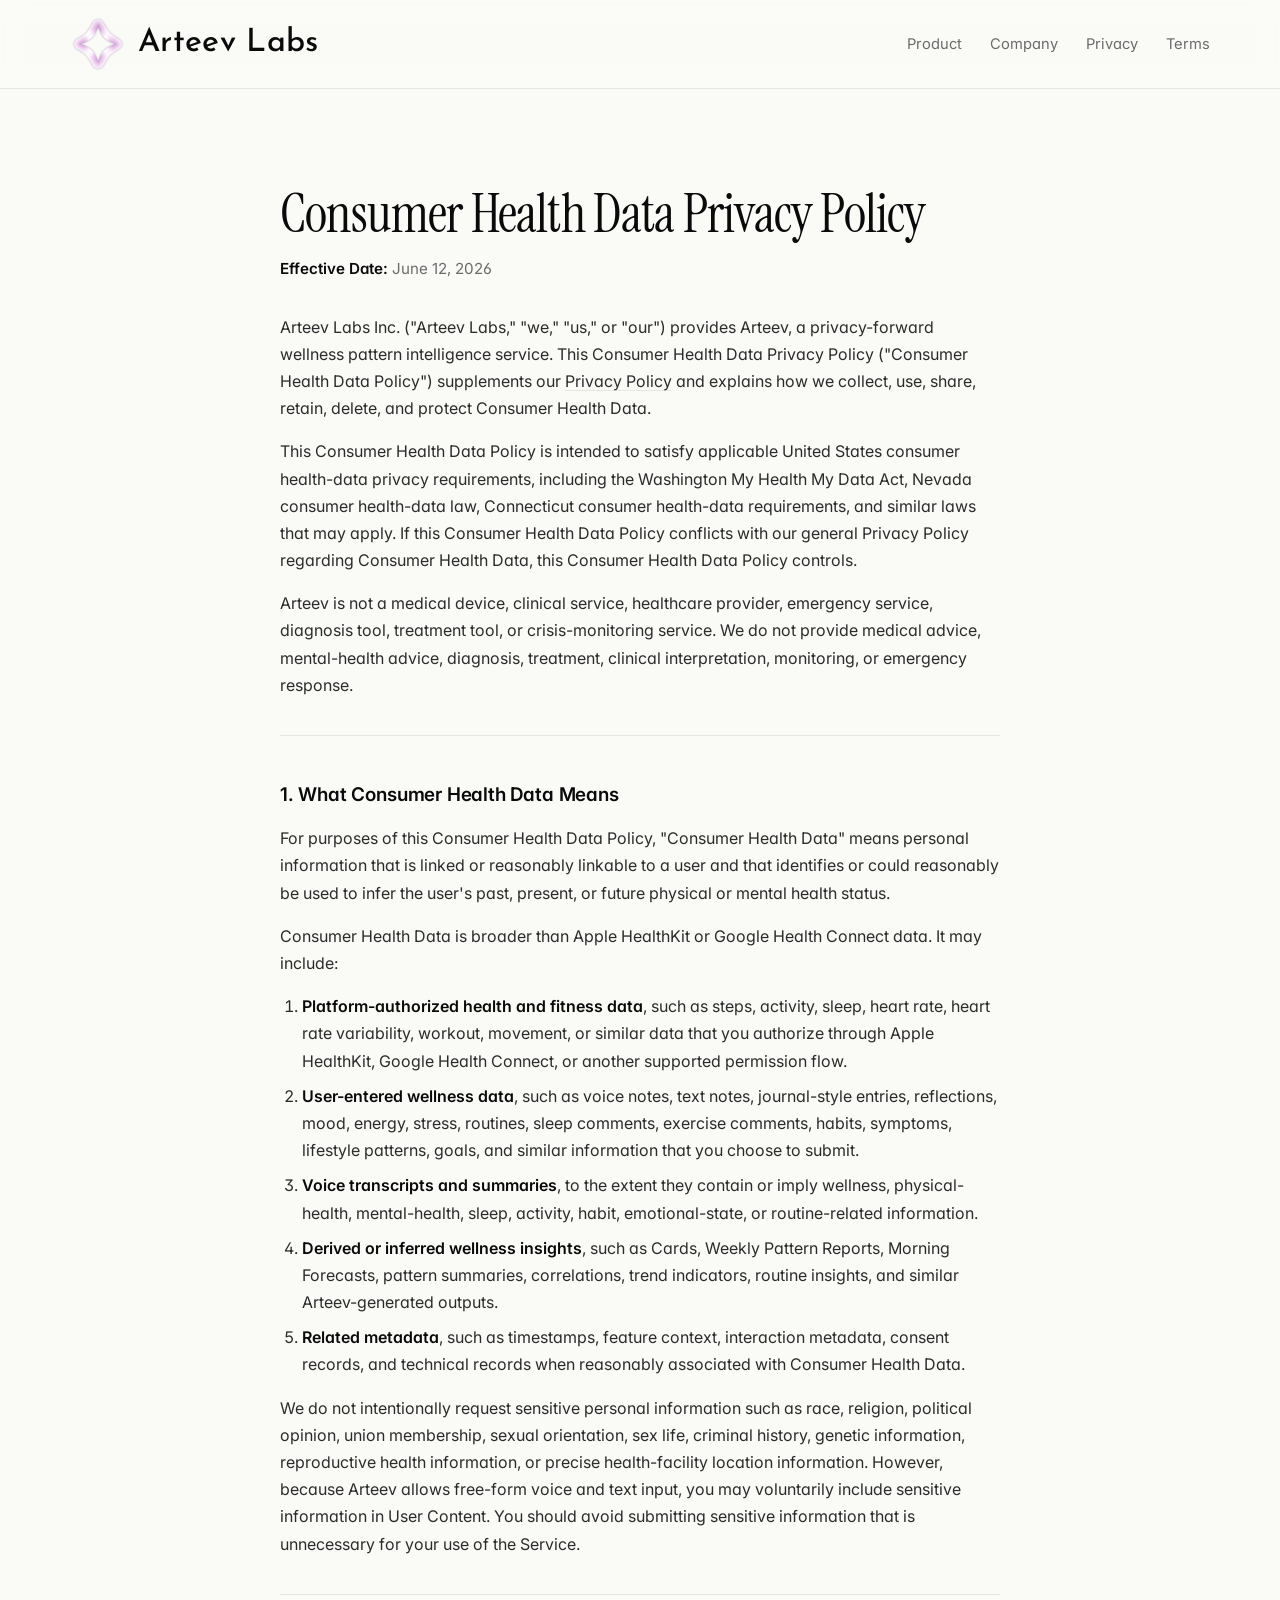
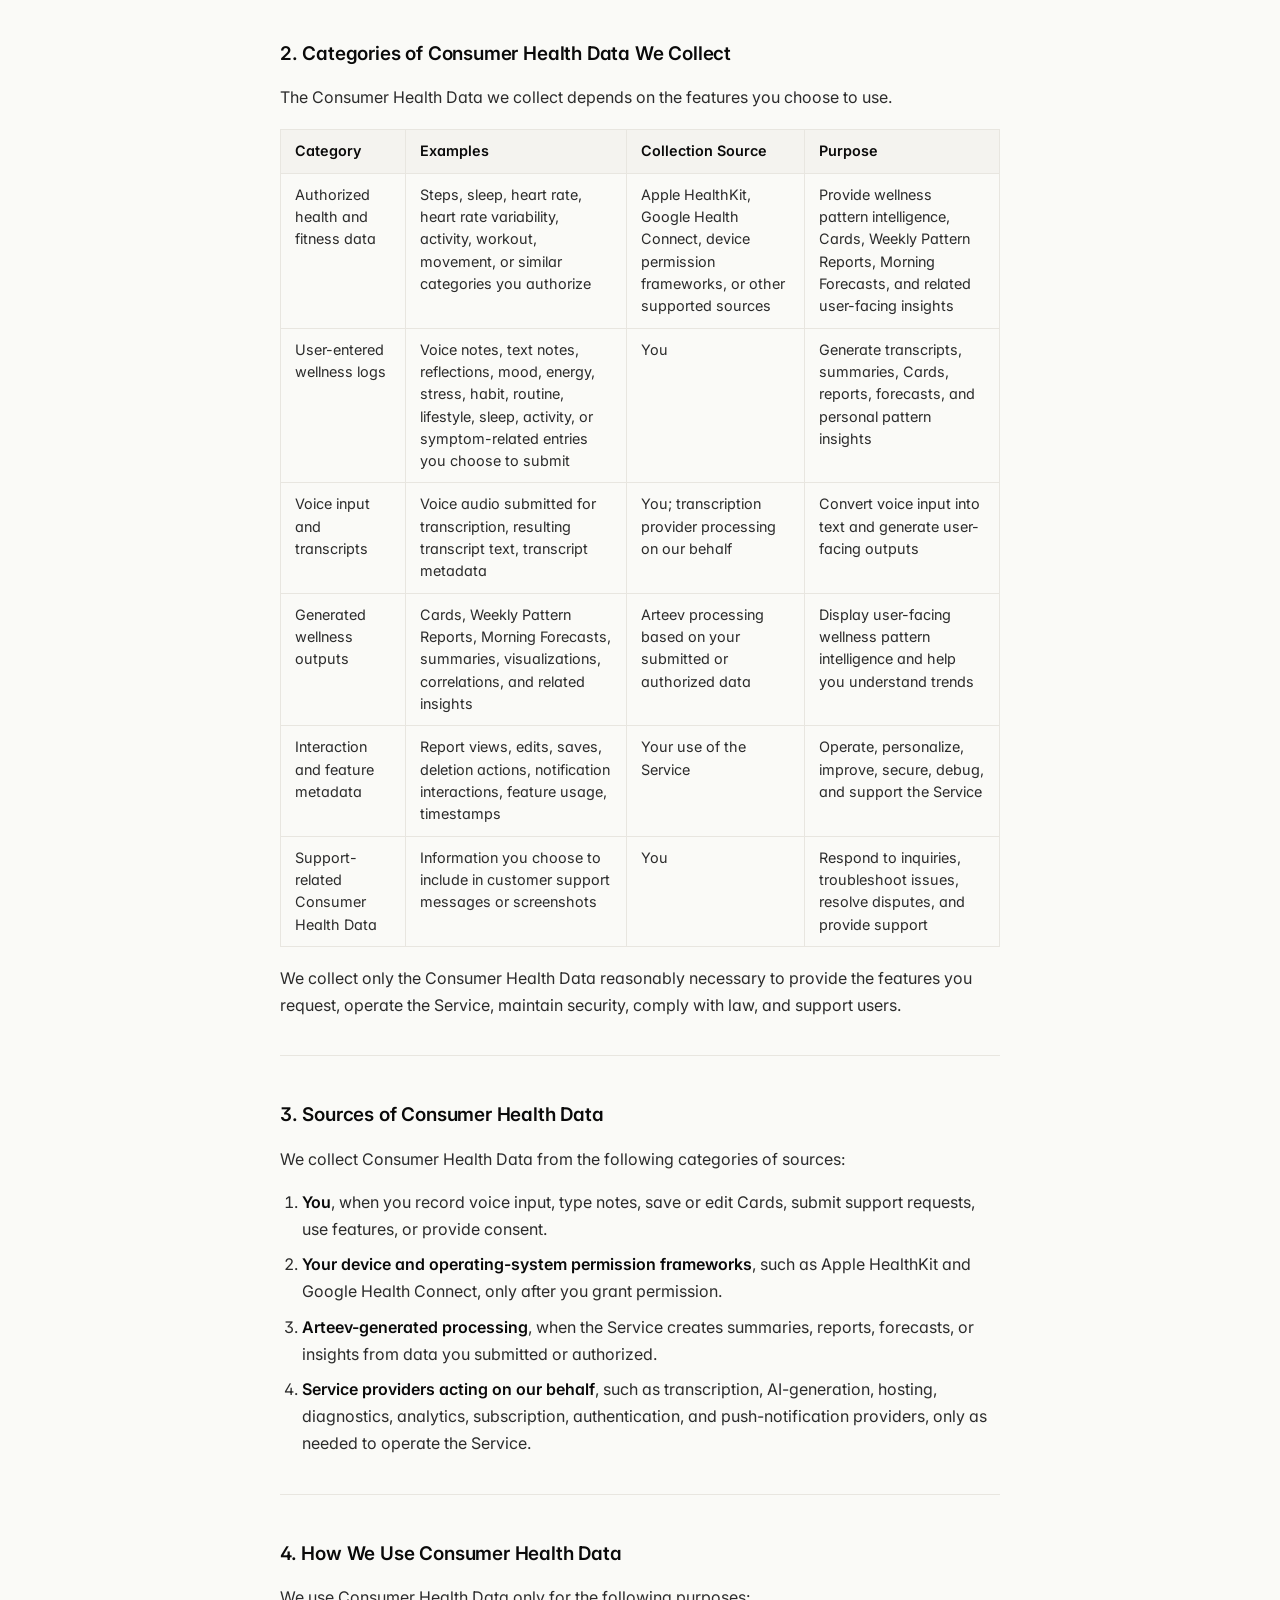
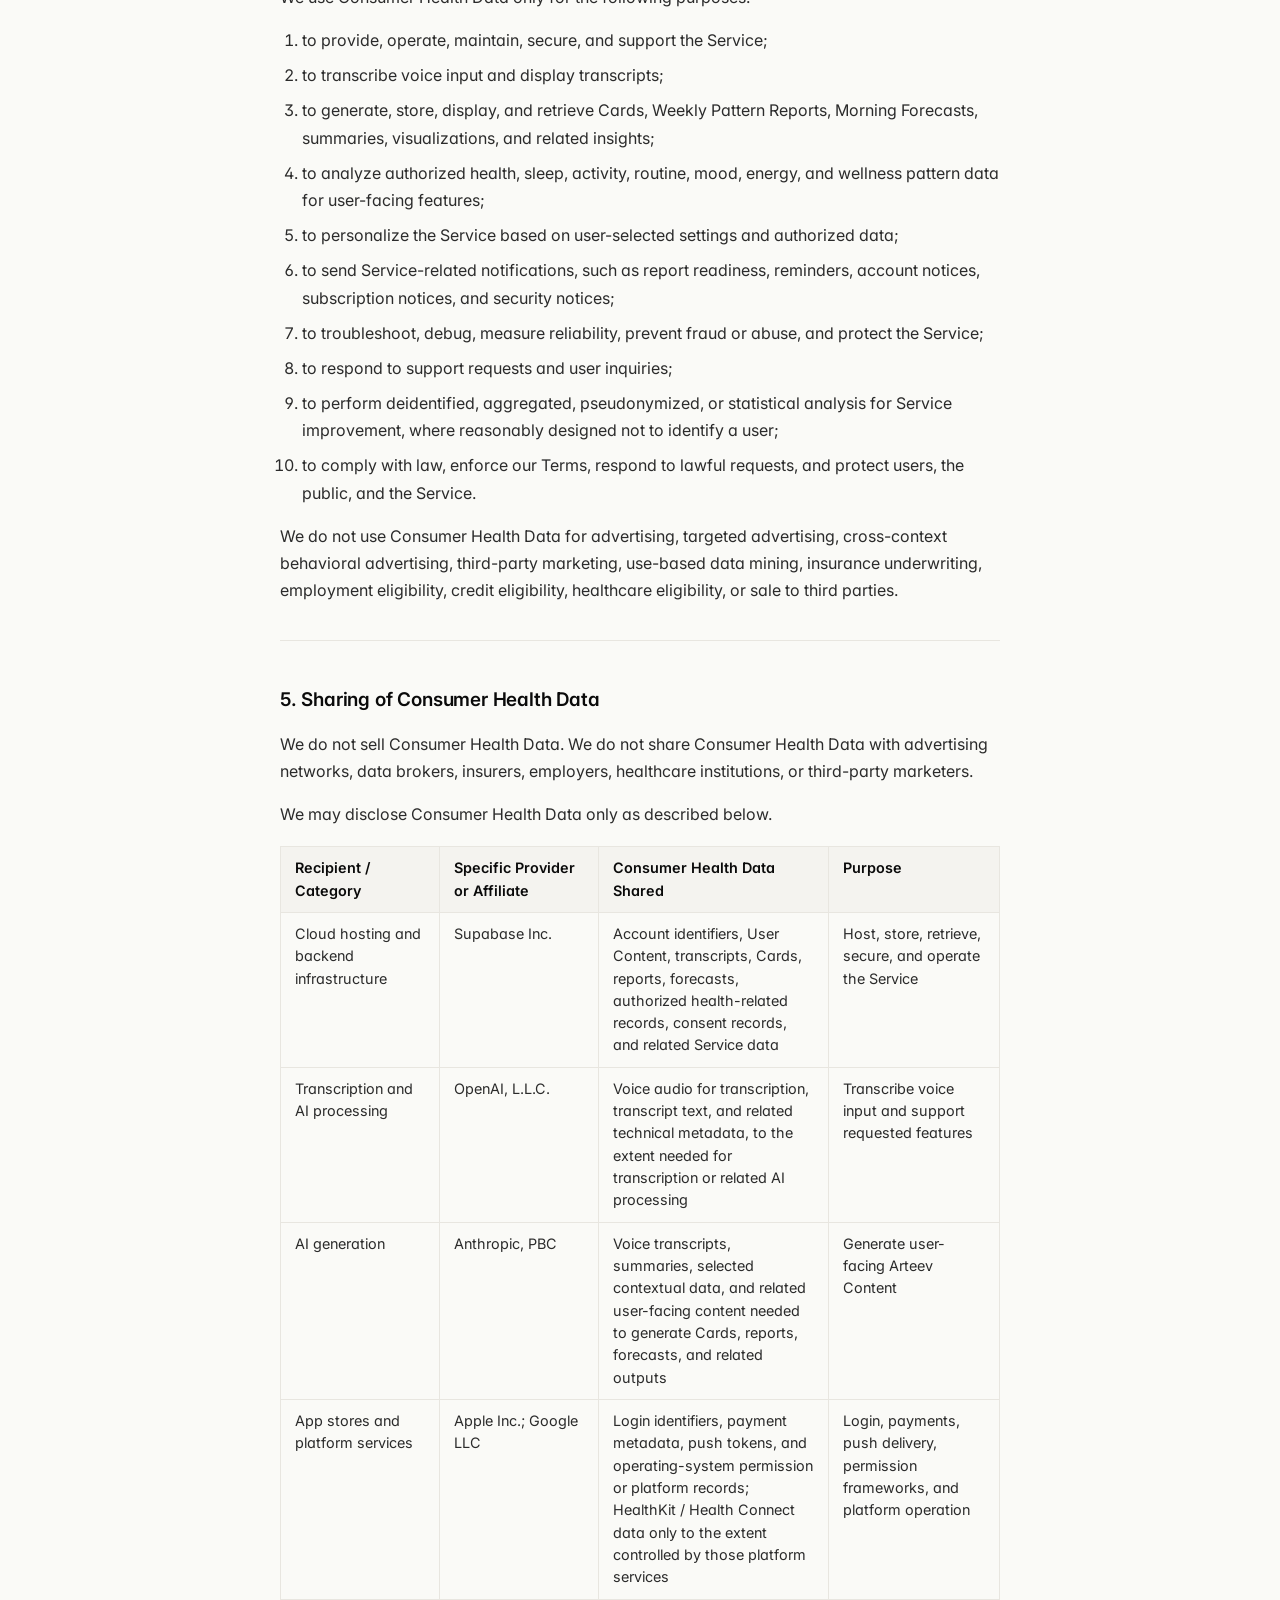
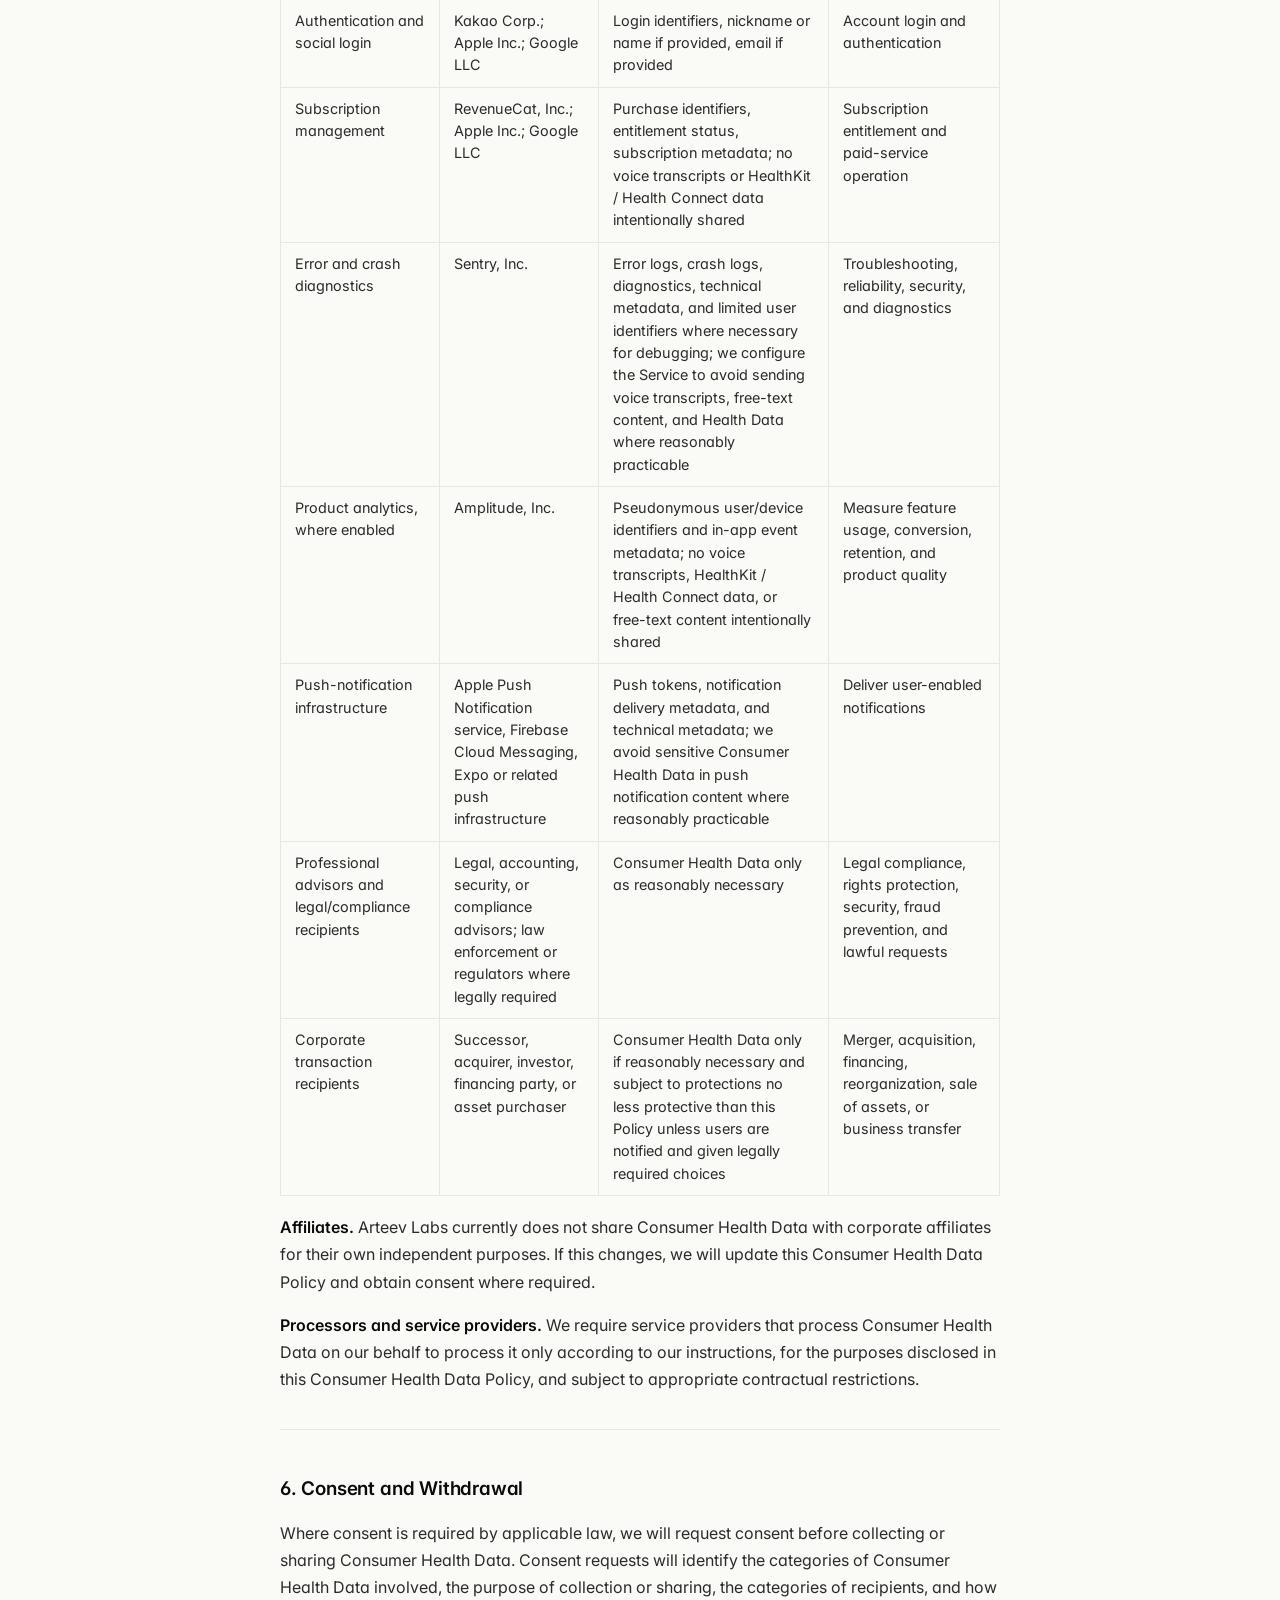
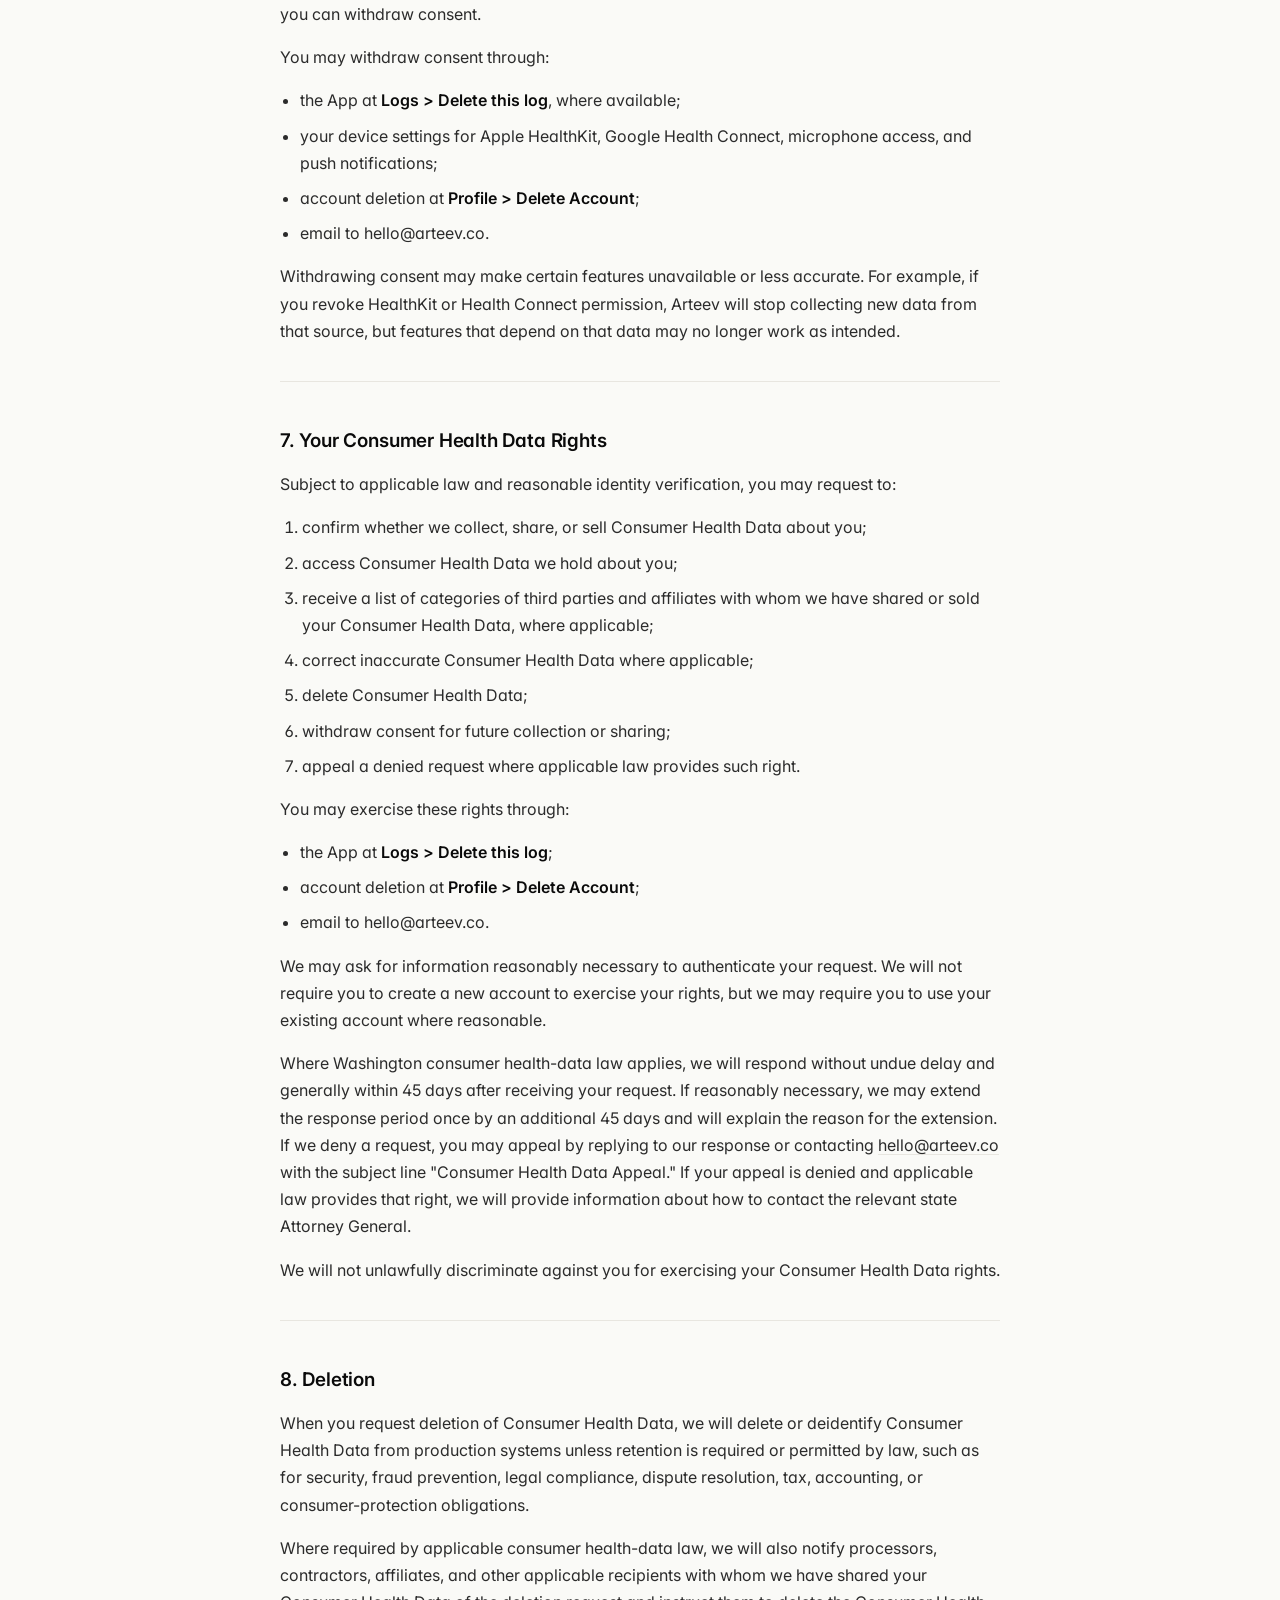
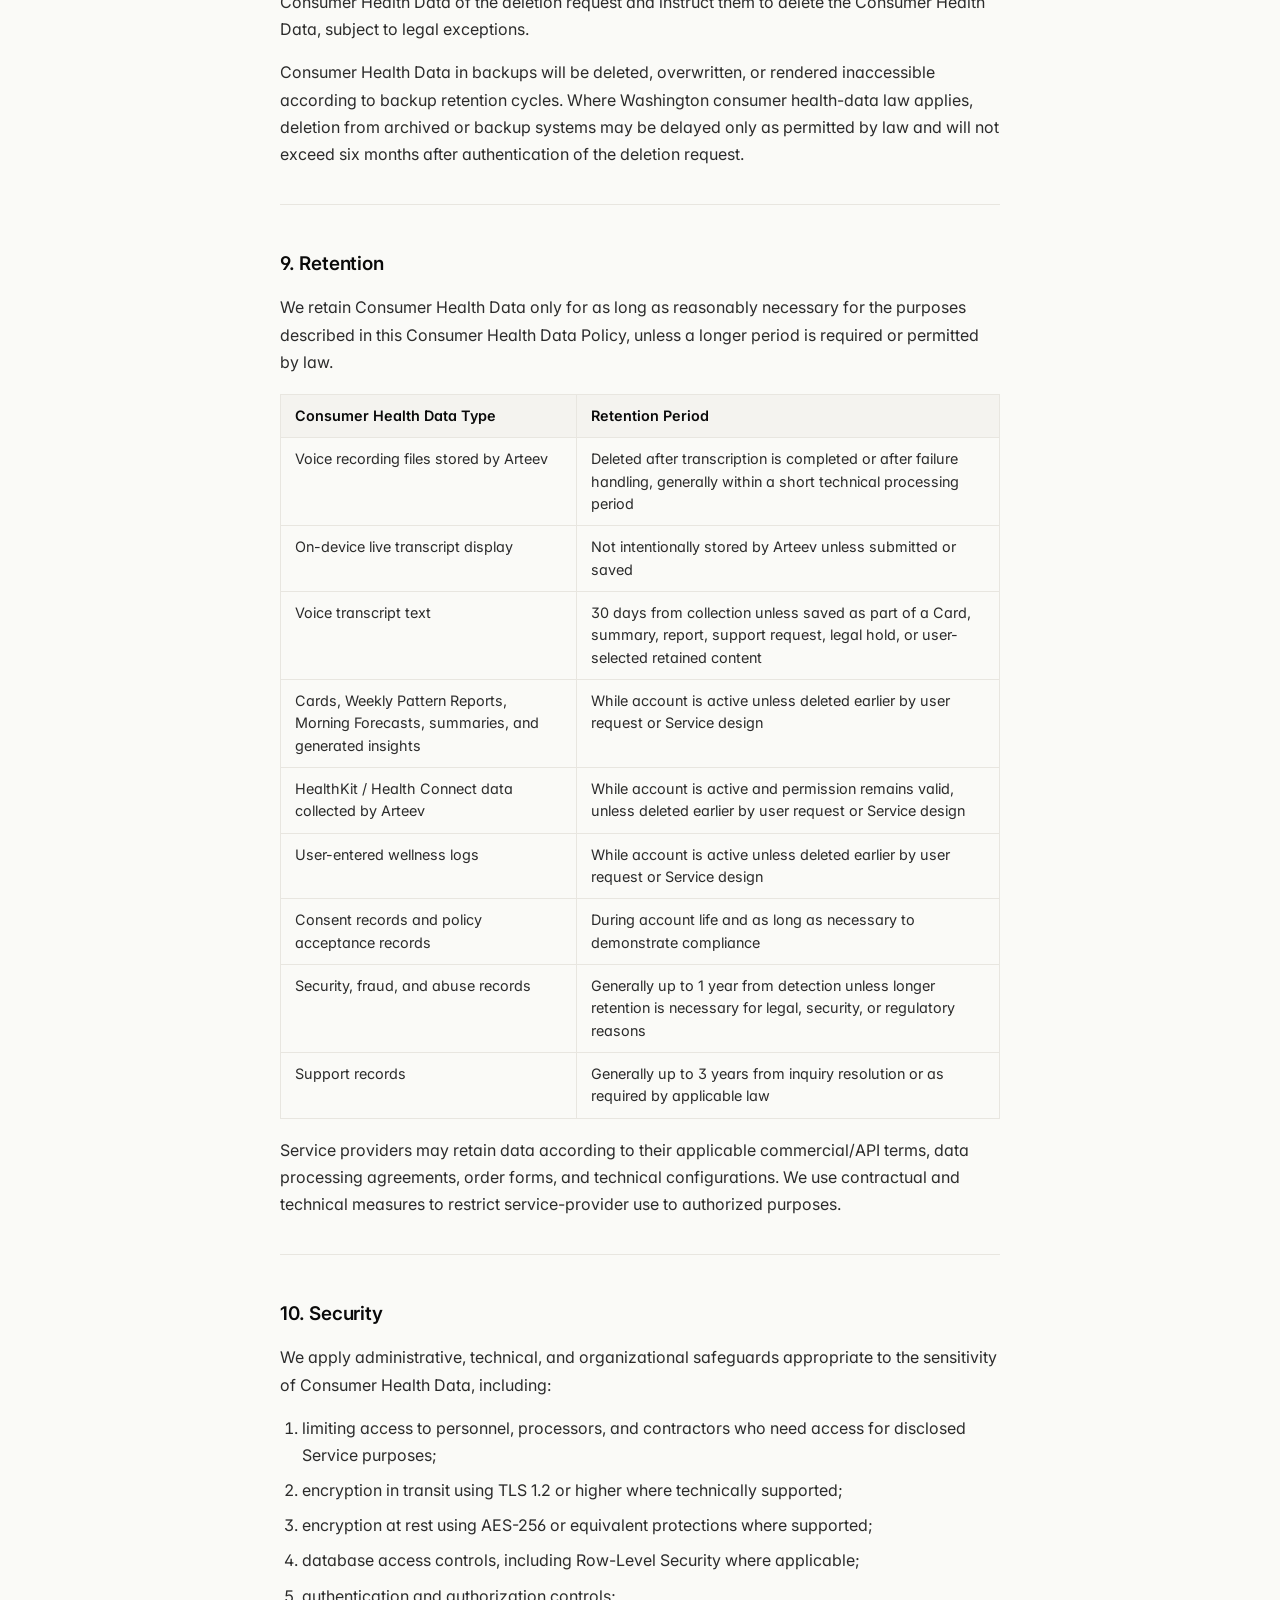
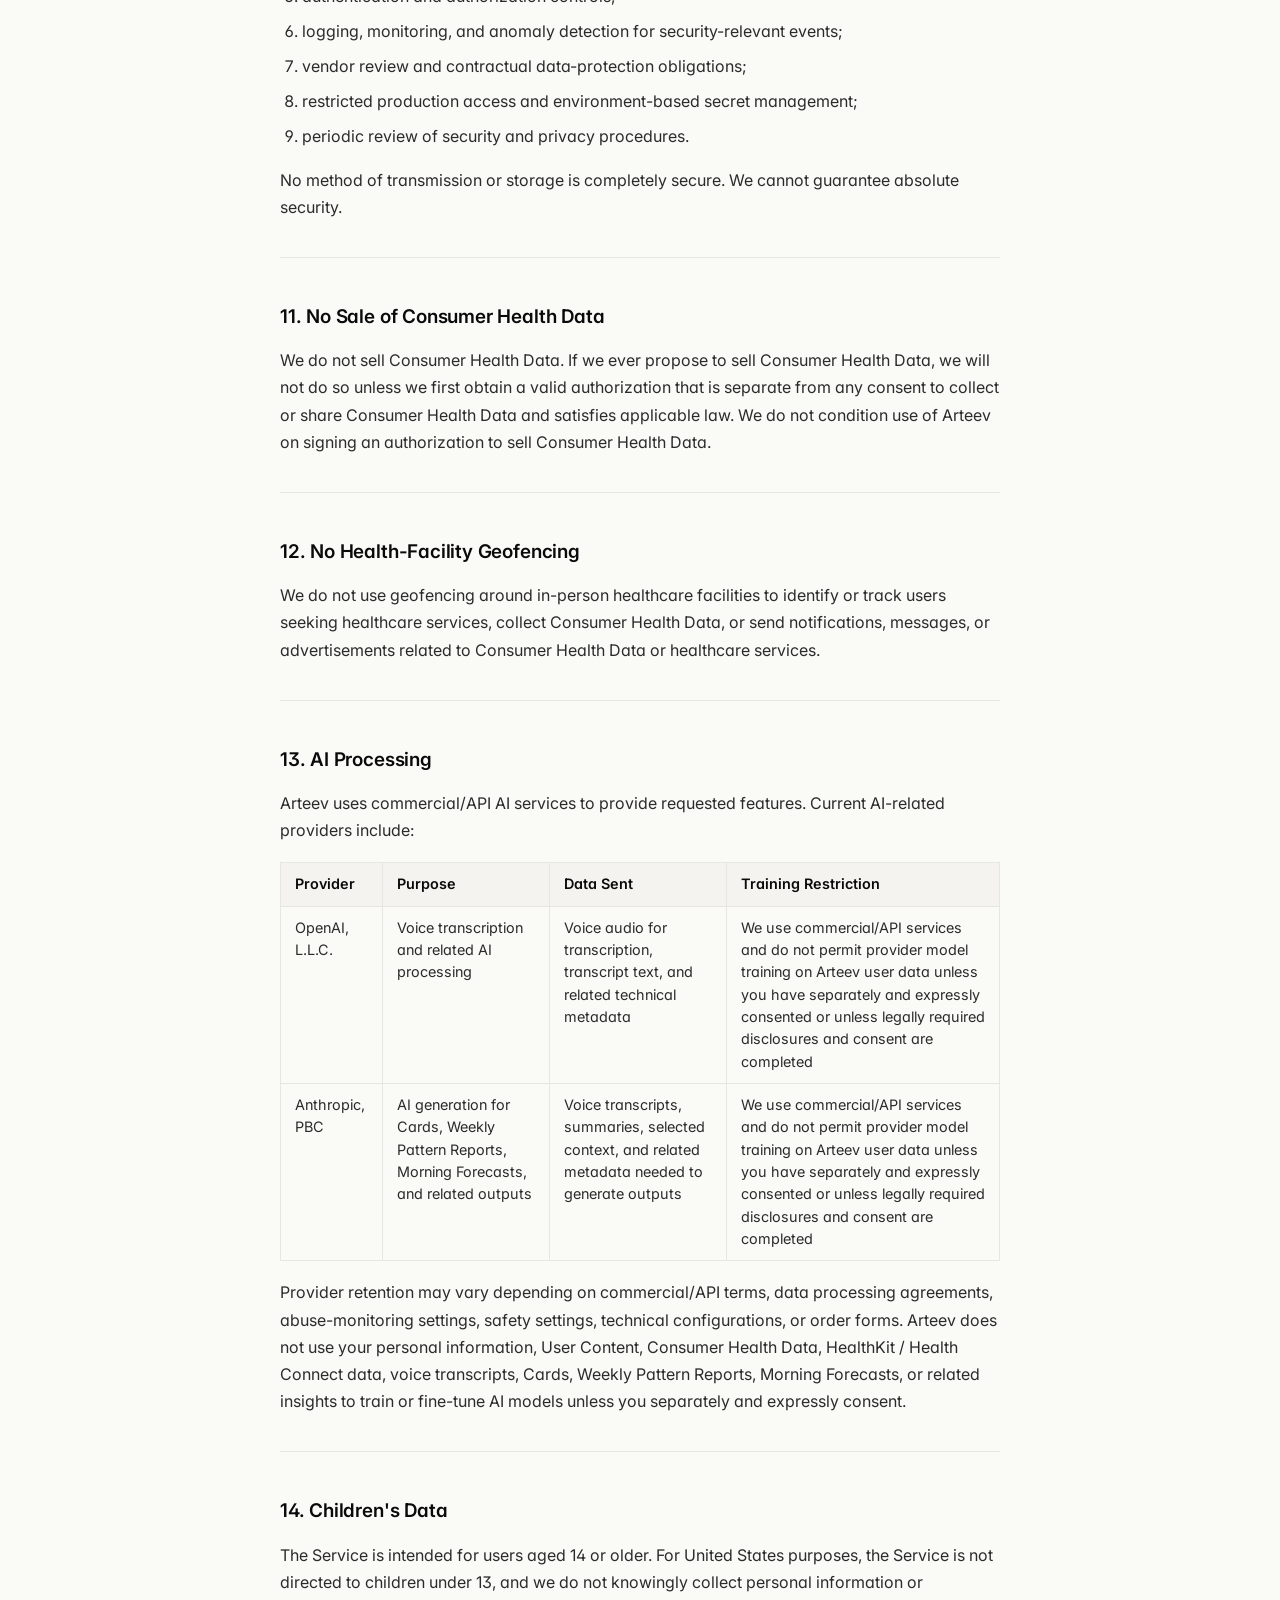
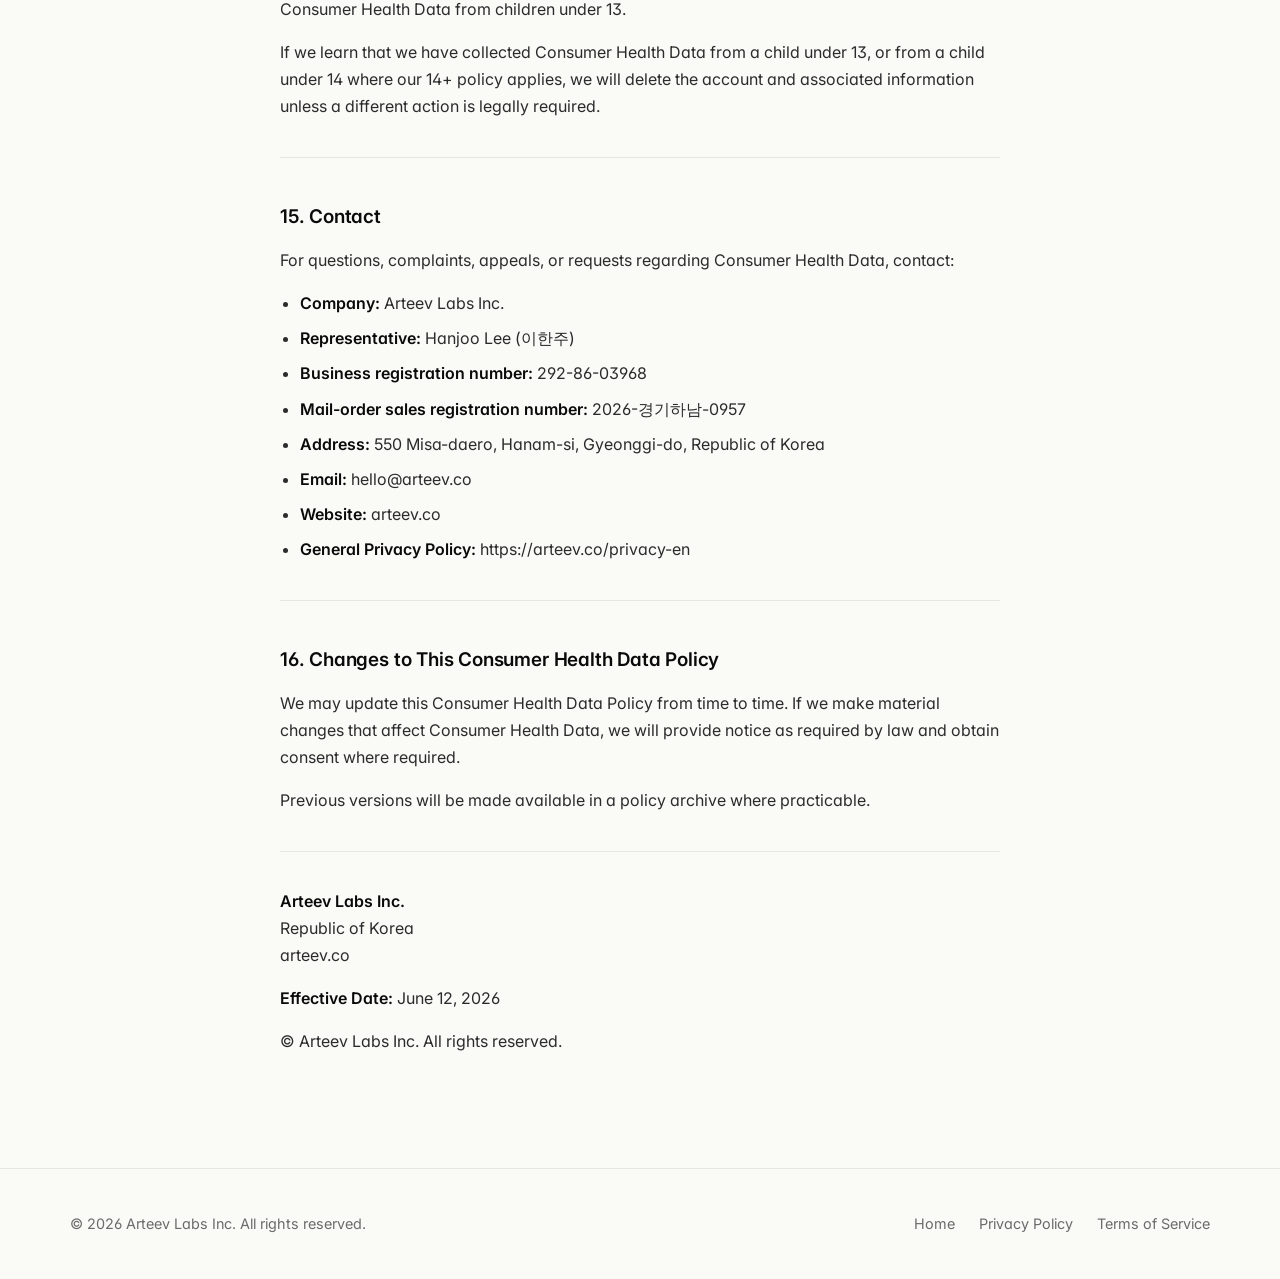
==== commit ee7eb0ce: "fix(site): correct in-app paths to real navigation (Logs > Delete this log, Profile > Delete Account" ====
--- a/consumer-health-data-privacy-en.html
+++ b/consumer-health-data-privacy-en.html
@@ -212,9 +212,9 @@
 <p>Where consent is required by applicable law, we will request consent before collecting or sharing Consumer Health Data. Consent requests will identify the categories of Consumer Health Data involved, the purpose of collection or sharing, the categories of recipients, and how you can withdraw consent.</p>
 <p>You may withdraw consent through:</p>
 <ul>
-<li>the App at <strong>Settings &gt; Privacy</strong> or <strong>Settings &gt; Account</strong>, where available;</li>
+<li>the App at <strong>Logs &gt; Delete this log</strong>, where available;</li>
 <li>your device settings for Apple HealthKit, Google Health Connect, microphone access, and push notifications;</li>
-<li>account deletion at <strong>Settings &gt; Account &gt; Delete Account</strong>;</li>
+<li>account deletion at <strong>Profile &gt; Delete Account</strong>;</li>
 <li>email to <a href="mailto:hello@arteev.co">hello@arteev.co</a>.</li>
 </ul>
 <p>Withdrawing consent may make certain features unavailable or less accurate. For example, if you revoke HealthKit or Health Connect permission, Arteev will stop collecting new data from that source, but features that depend on that data may no longer work as intended.</p>
@@ -232,8 +232,8 @@
 </ol>
 <p>You may exercise these rights through:</p>
 <ul>
-<li>the App at <strong>Settings &gt; Privacy</strong> or <strong>Settings &gt; Account</strong>;</li>
-<li>account deletion at <strong>Settings &gt; Account &gt; Delete Account</strong>;</li>
+<li>the App at <strong>Logs &gt; Delete this log</strong>;</li>
+<li>account deletion at <strong>Profile &gt; Delete Account</strong>;</li>
 <li>email to <a href="mailto:hello@arteev.co">hello@arteev.co</a>.</li>
 </ul>
 <p>We may ask for information reasonably necessary to authenticate your request. We will not require you to create a new account to exercise your rights, but we may require you to use your existing account where reasonable.</p>
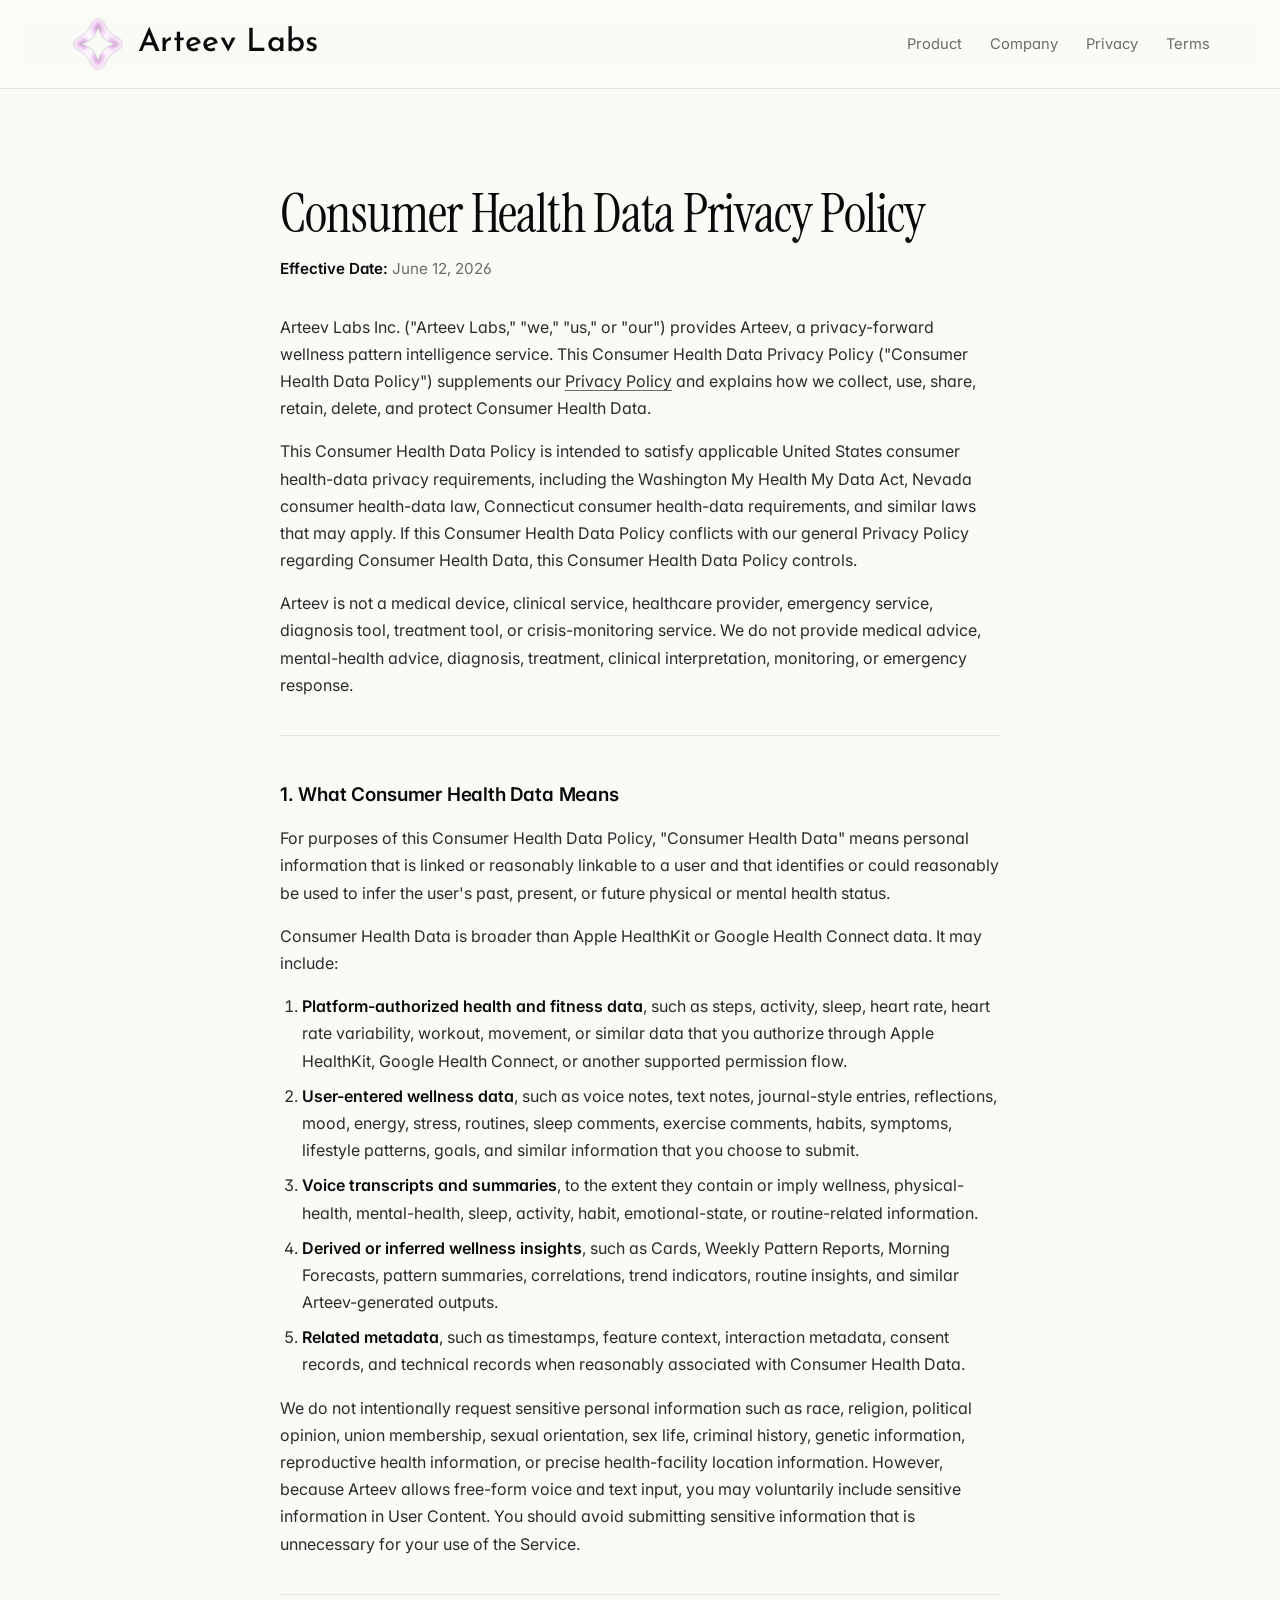
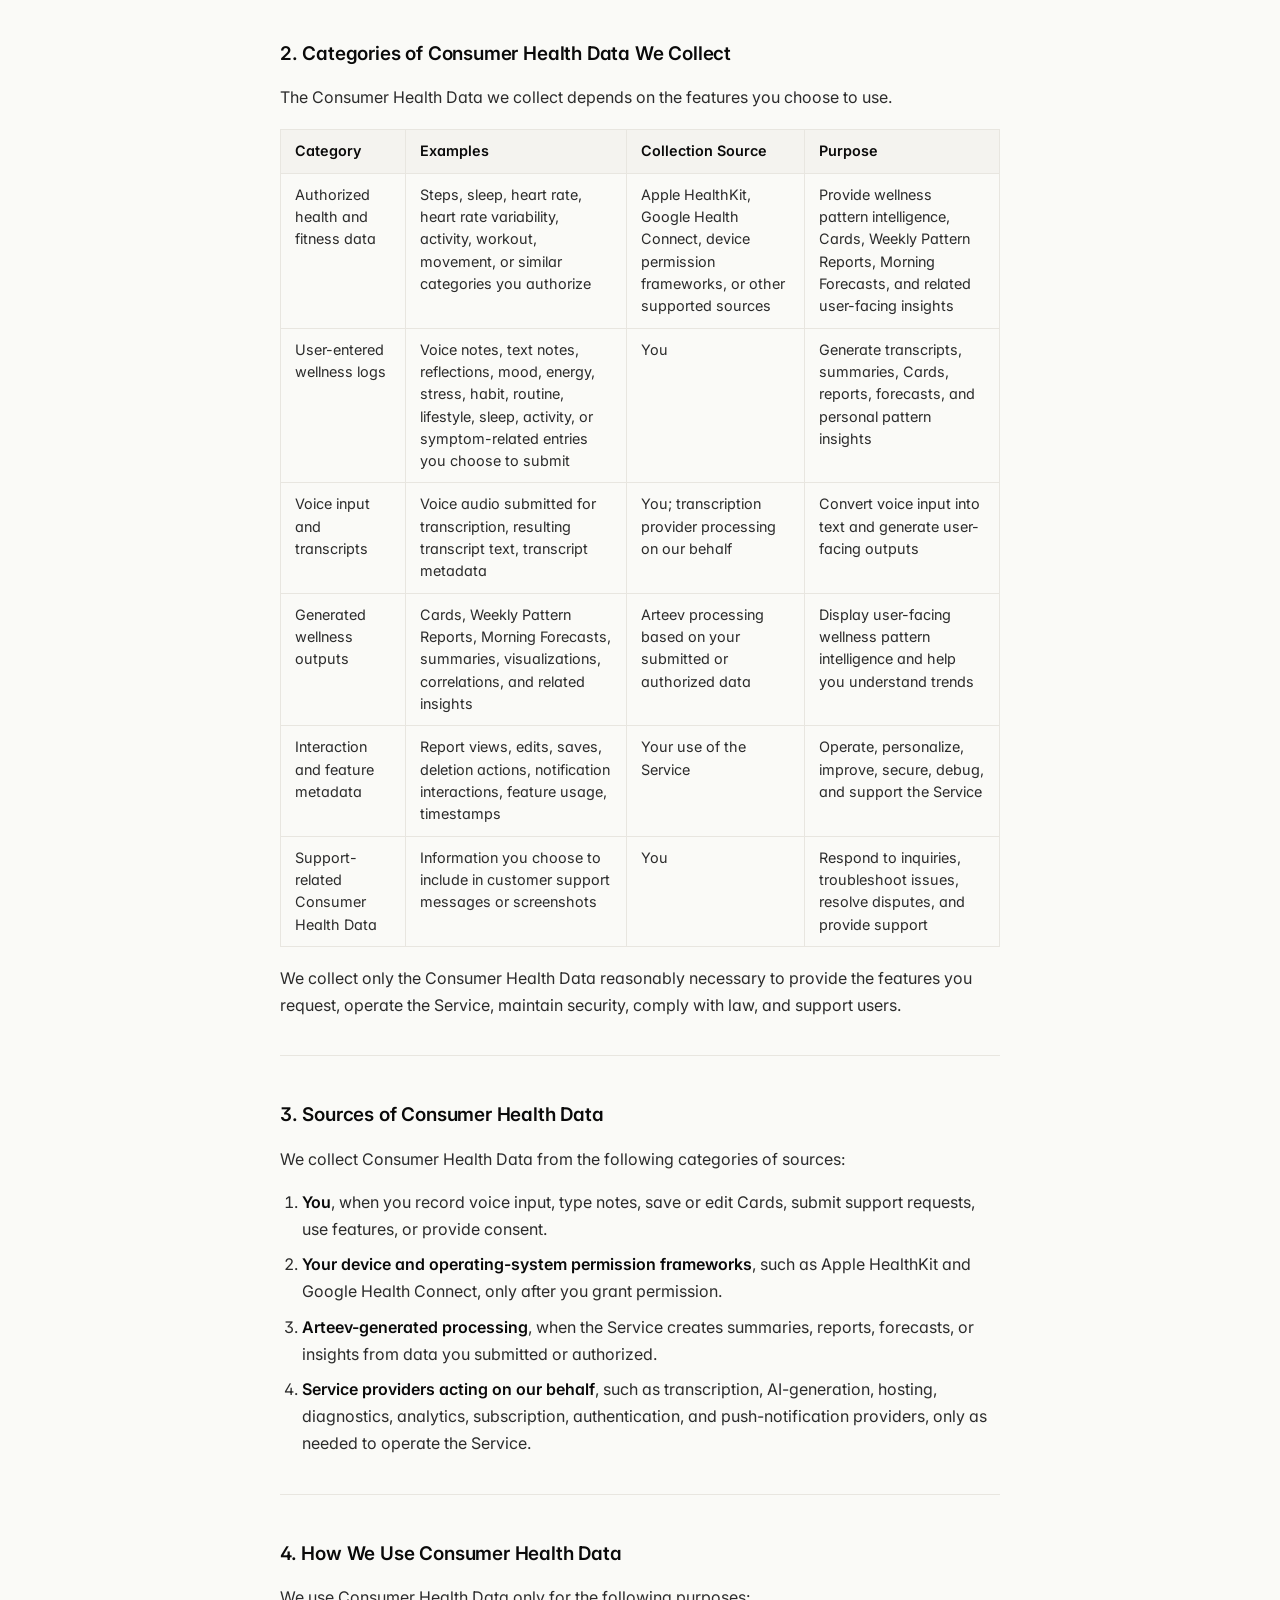
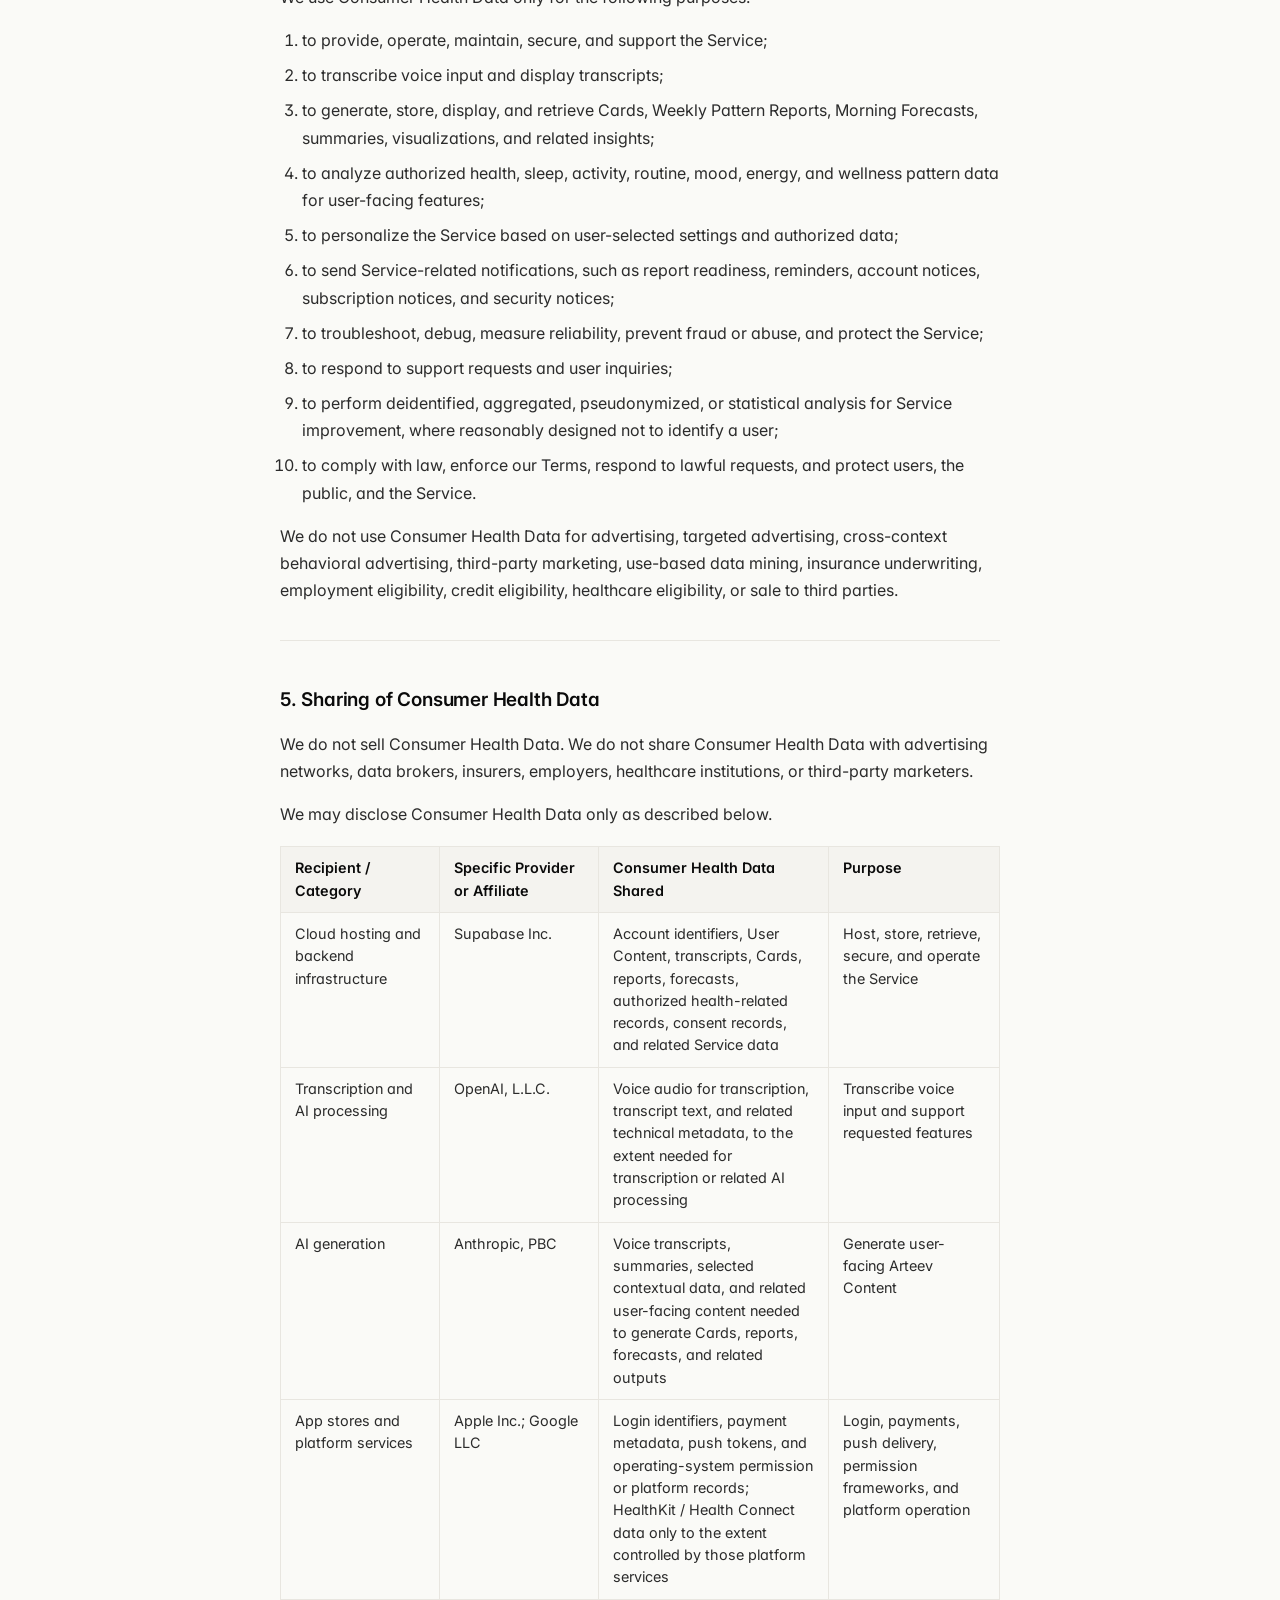
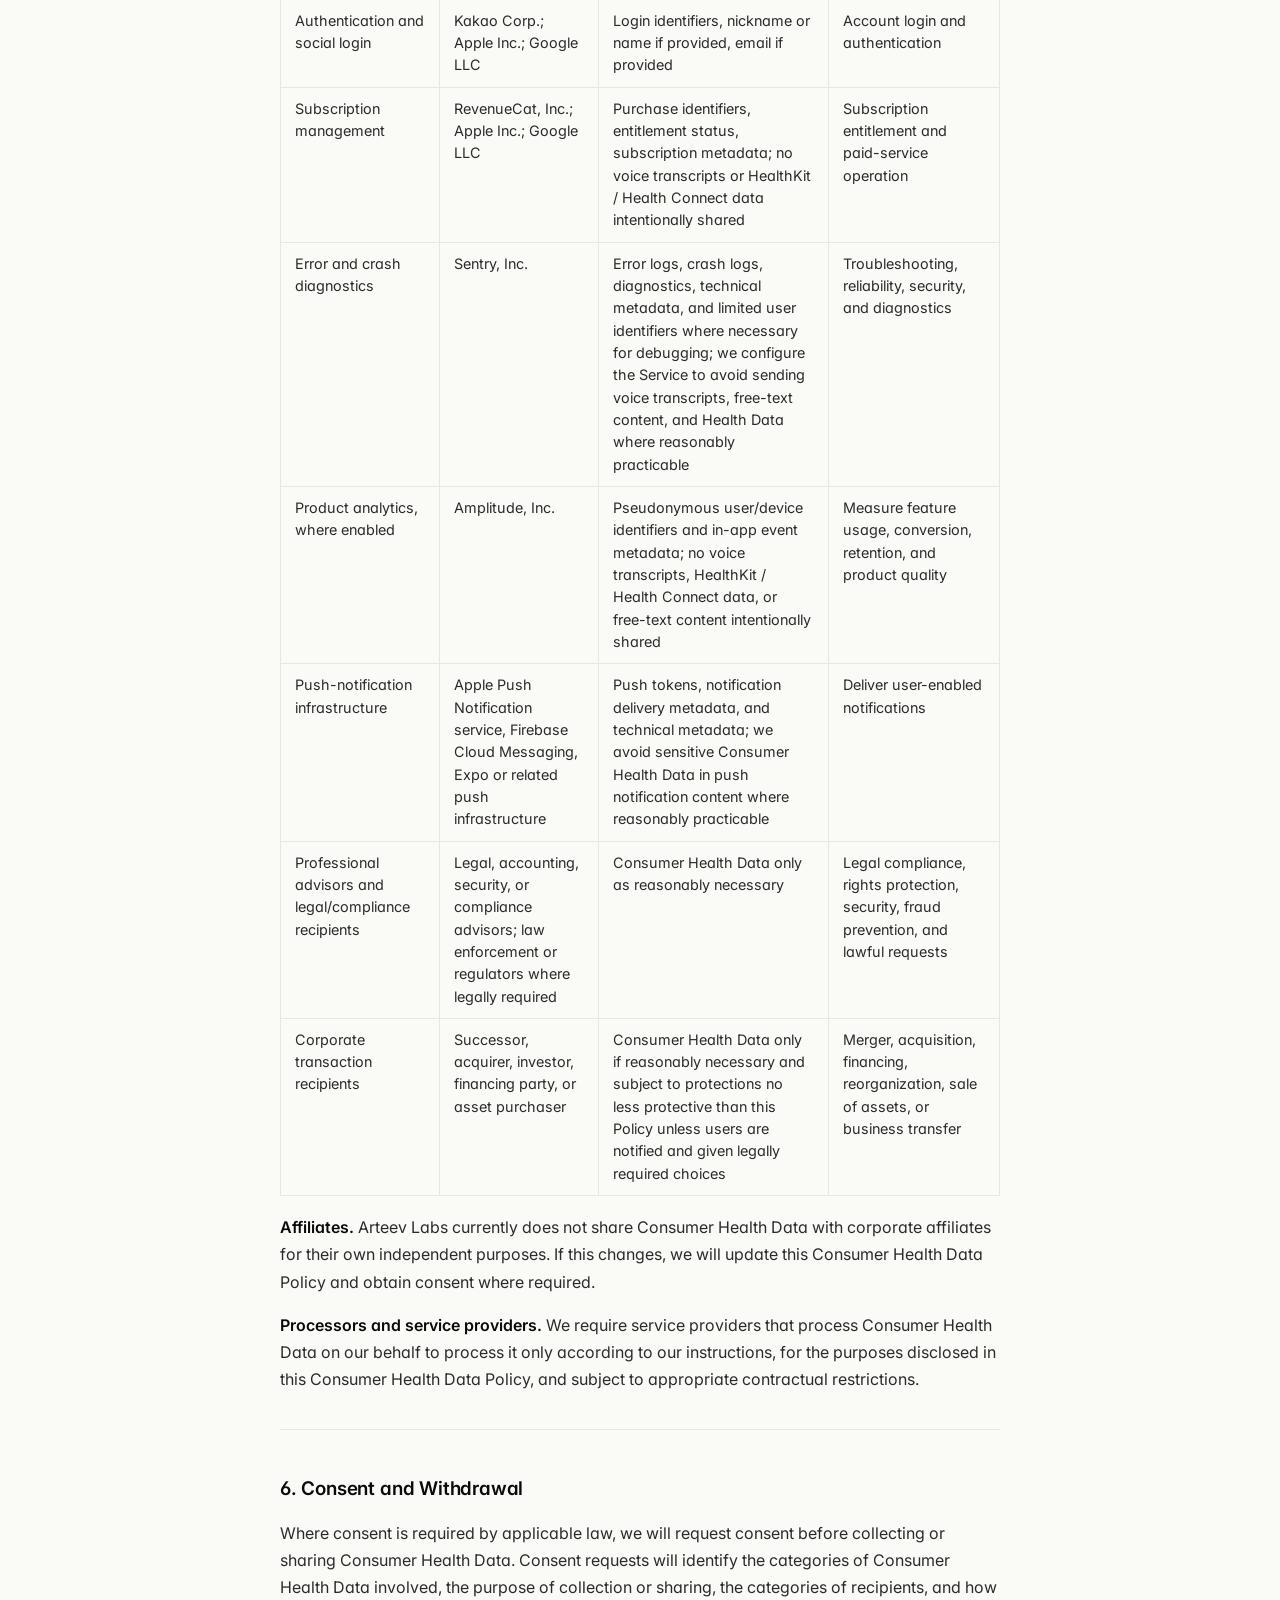
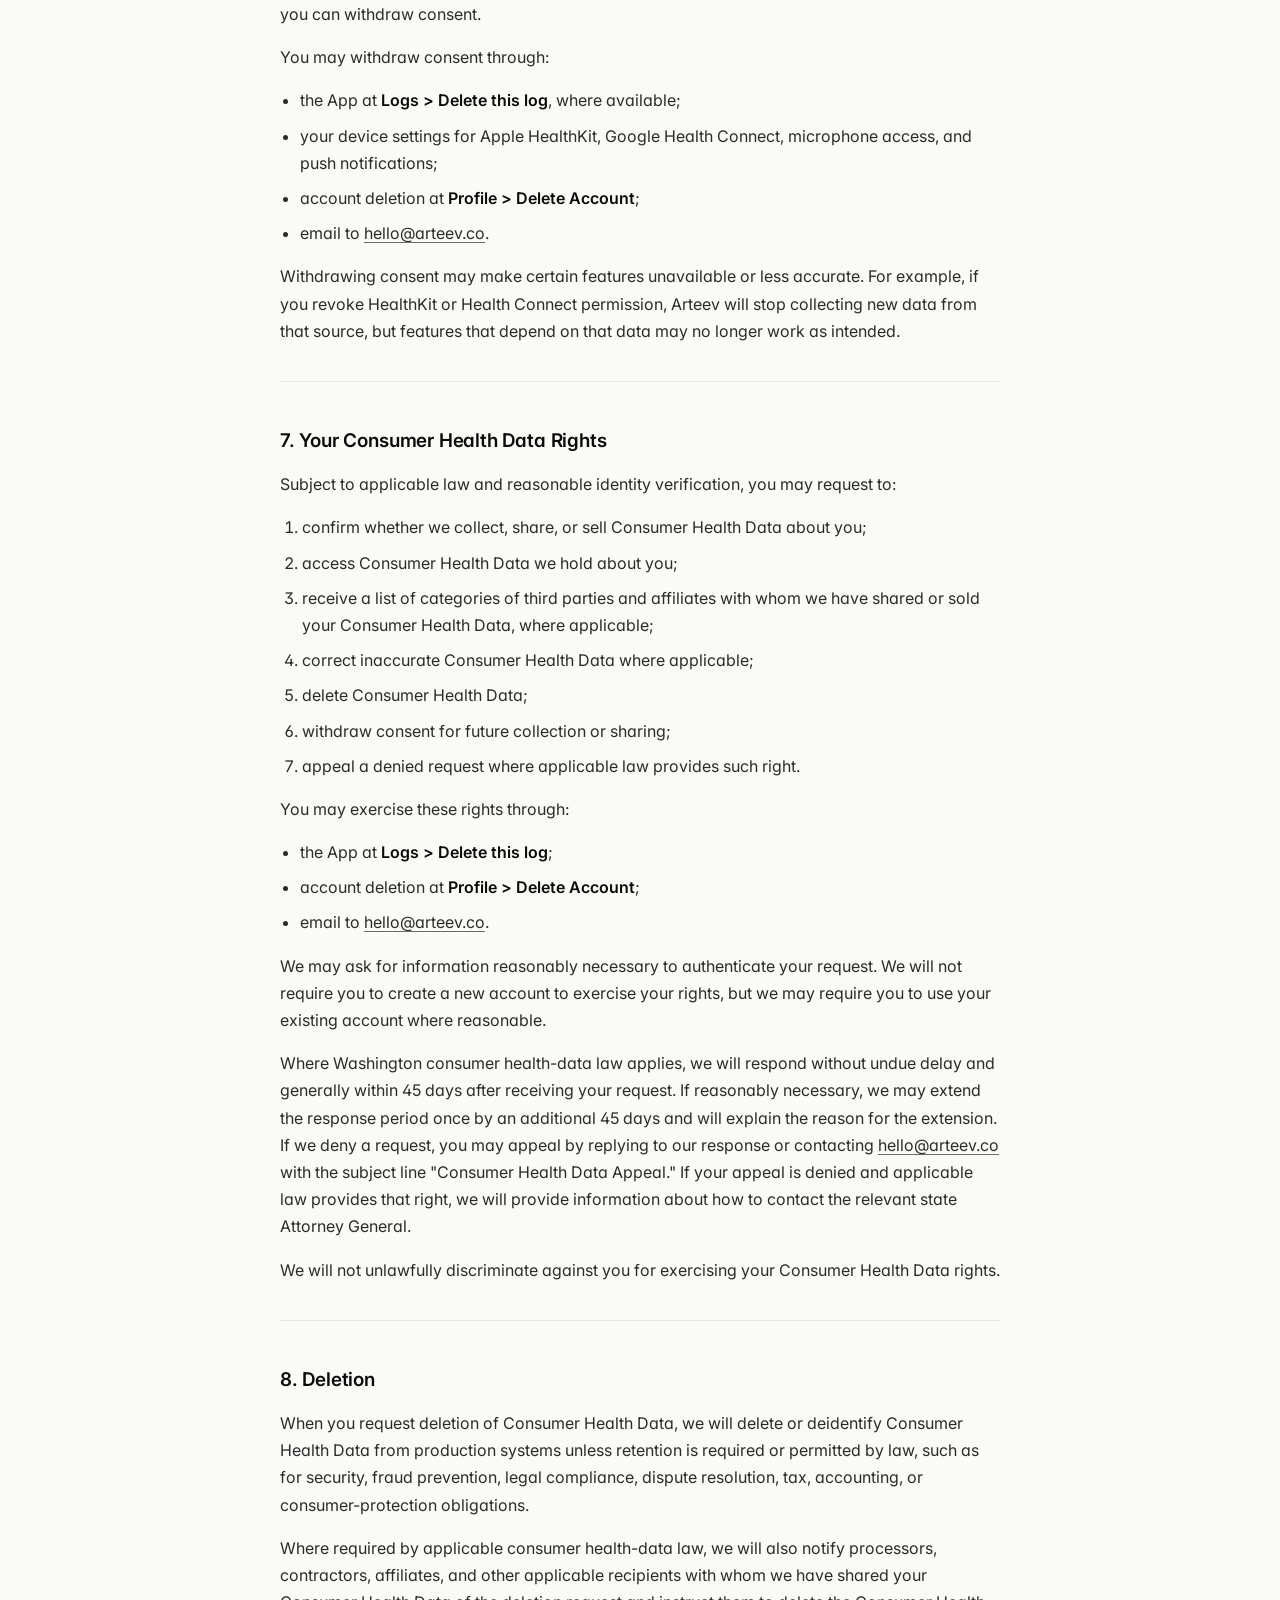
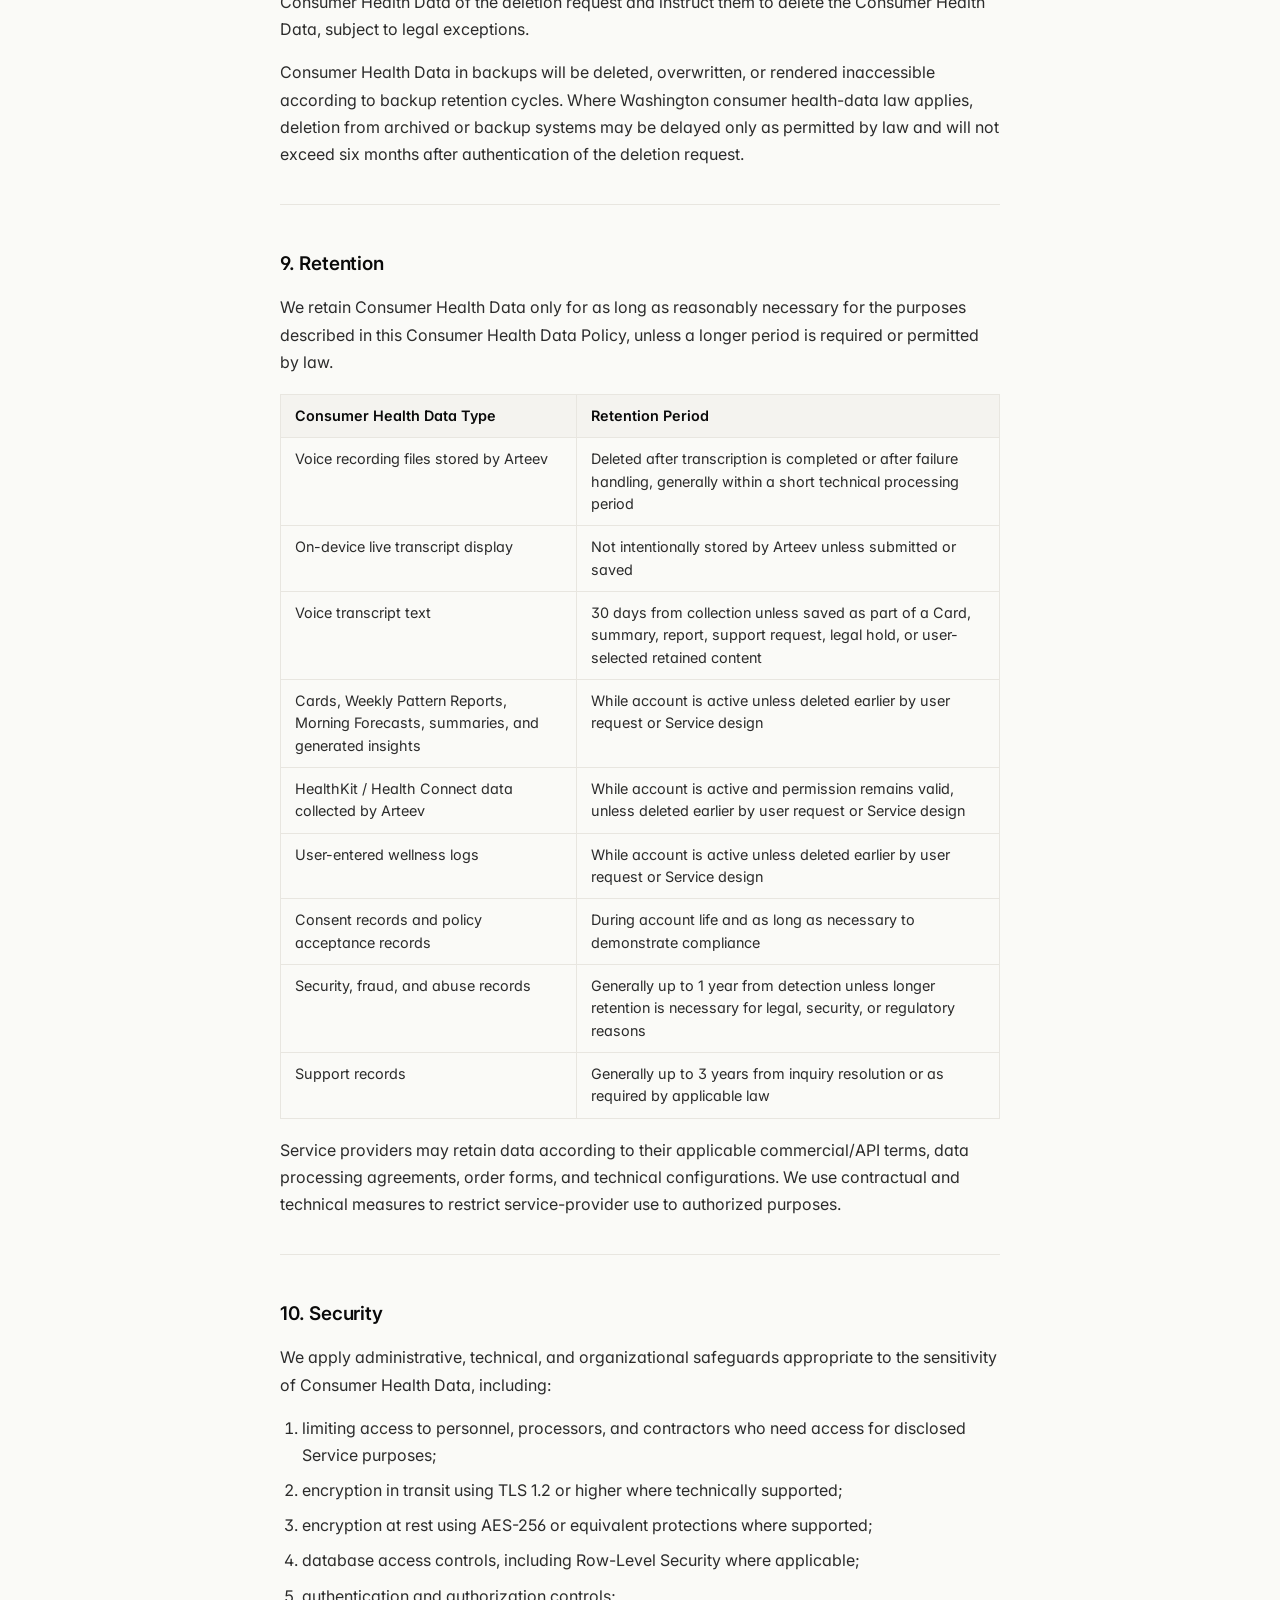
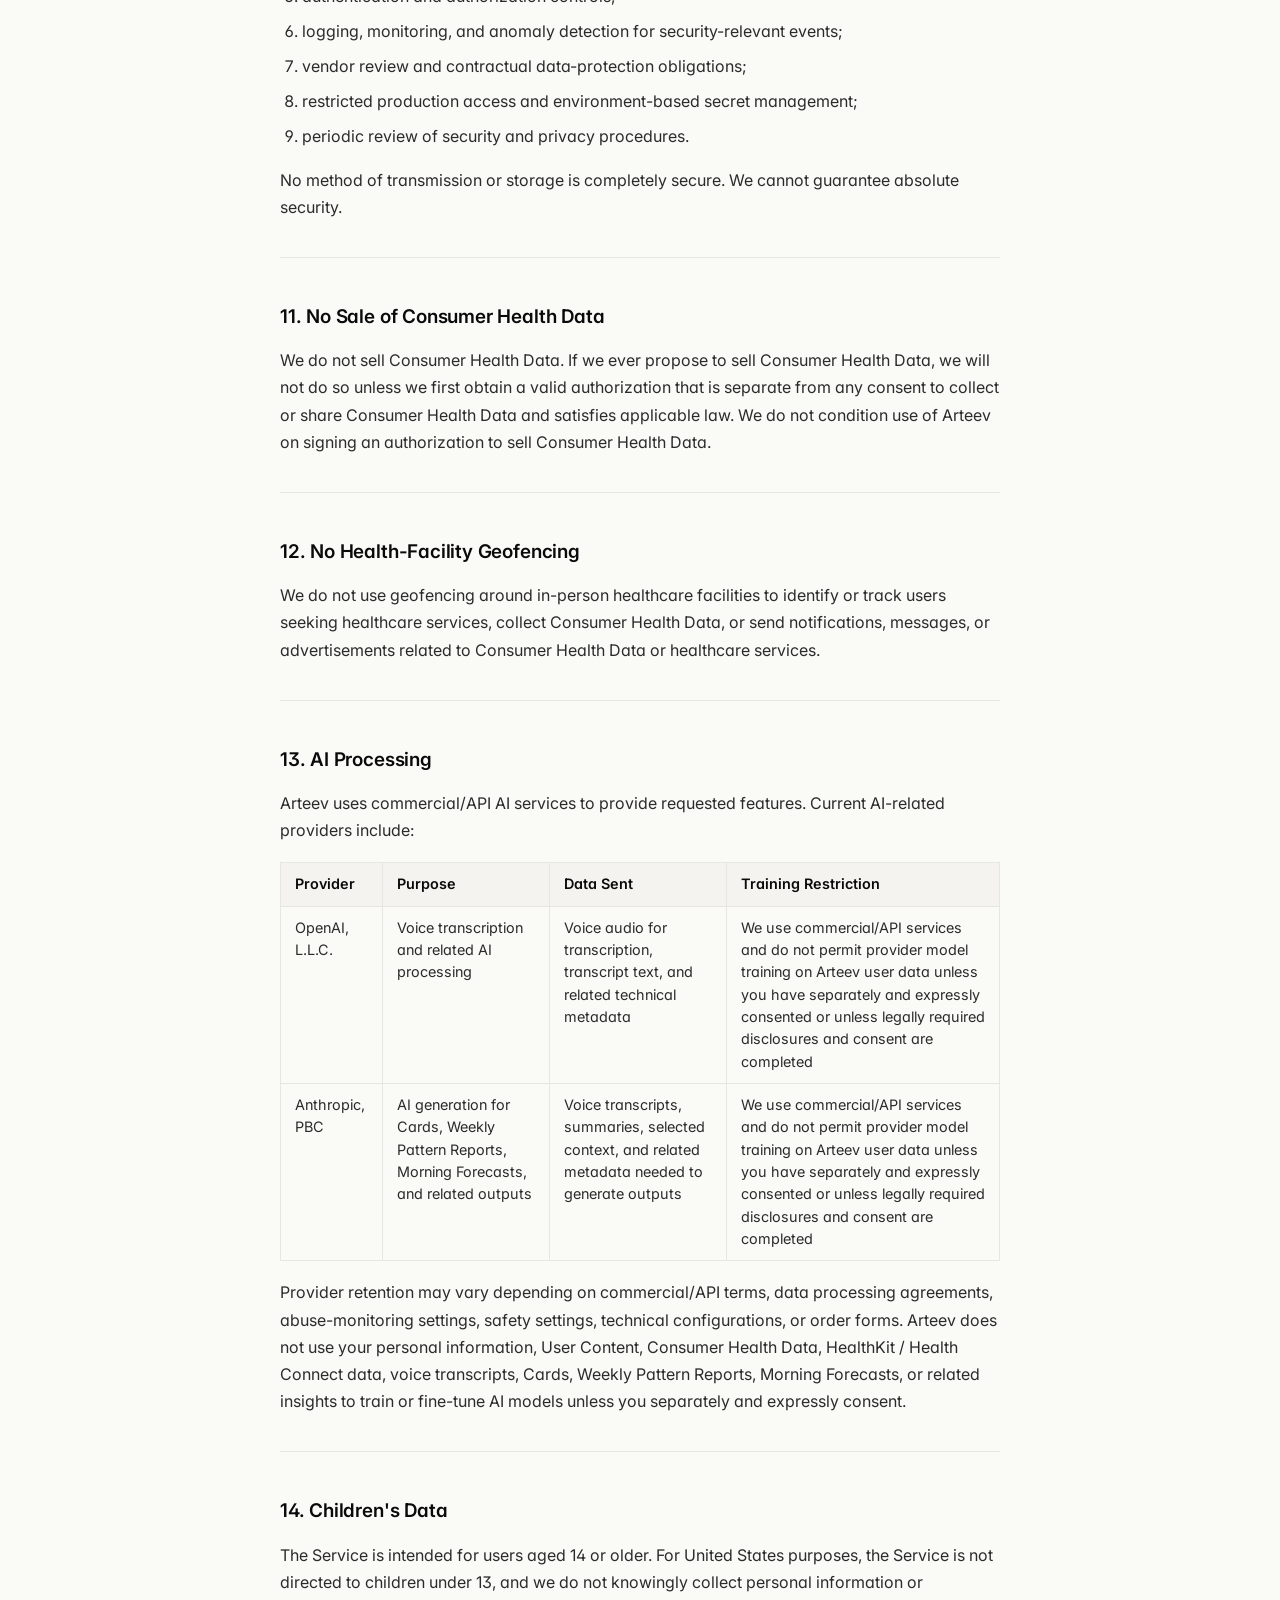
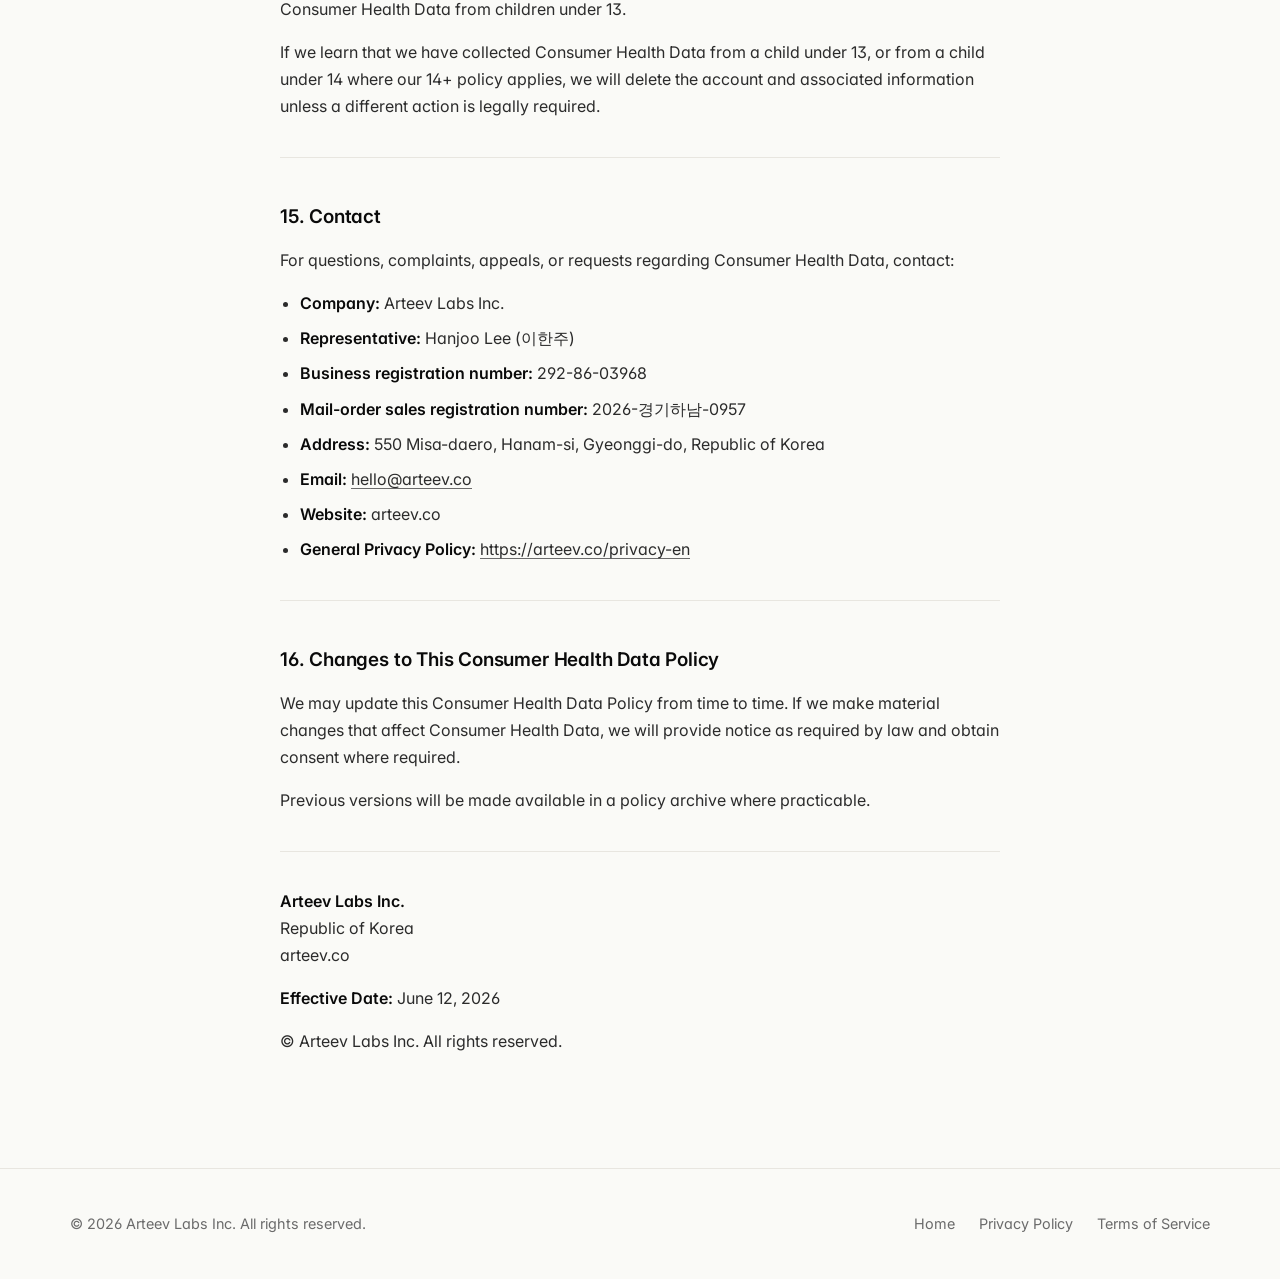
==== commit 8389a1c2: "fix(site): make legal-page links visible — global a{} reset was hiding them In-text links on legal p" ====
--- a/consumer-health-data-privacy-en.html
+++ b/consumer-health-data-privacy-en.html
@@ -11,7 +11,7 @@
   <link rel="preconnect" href="https://fonts.googleapis.com">
   <link rel="preconnect" href="https://fonts.gstatic.com" crossorigin>
   <link href="https://fonts.googleapis.com/css2?family=Inter:wght@400;500;600;700&family=Instrument+Serif:ital@0;1&family=Josefin+Sans:wght@400;500;600&family=Noto+Sans+KR:wght@400;500;600;700&display=swap" rel="stylesheet">
-  <link rel="stylesheet" href="styles.css?v=20260531d">
+  <link rel="stylesheet" href="styles.css?v=20260612">
 </head>
 <body>
   <header class="site-header">
--- a/styles.css
+++ b/styles.css
@@ -43,6 +43,15 @@
 }
 
 p a:hover { text-decoration-color: var(--ink); }
+
+.legal-content a {
+  text-decoration: underline;
+  text-underline-offset: 3px;
+  text-decoration-thickness: 1px;
+  text-decoration-color: var(--muted);
+}
+
+.legal-content a:hover { text-decoration-color: var(--ink); }
 
 .container {
   width: min(1140px, calc(100% - 48px));
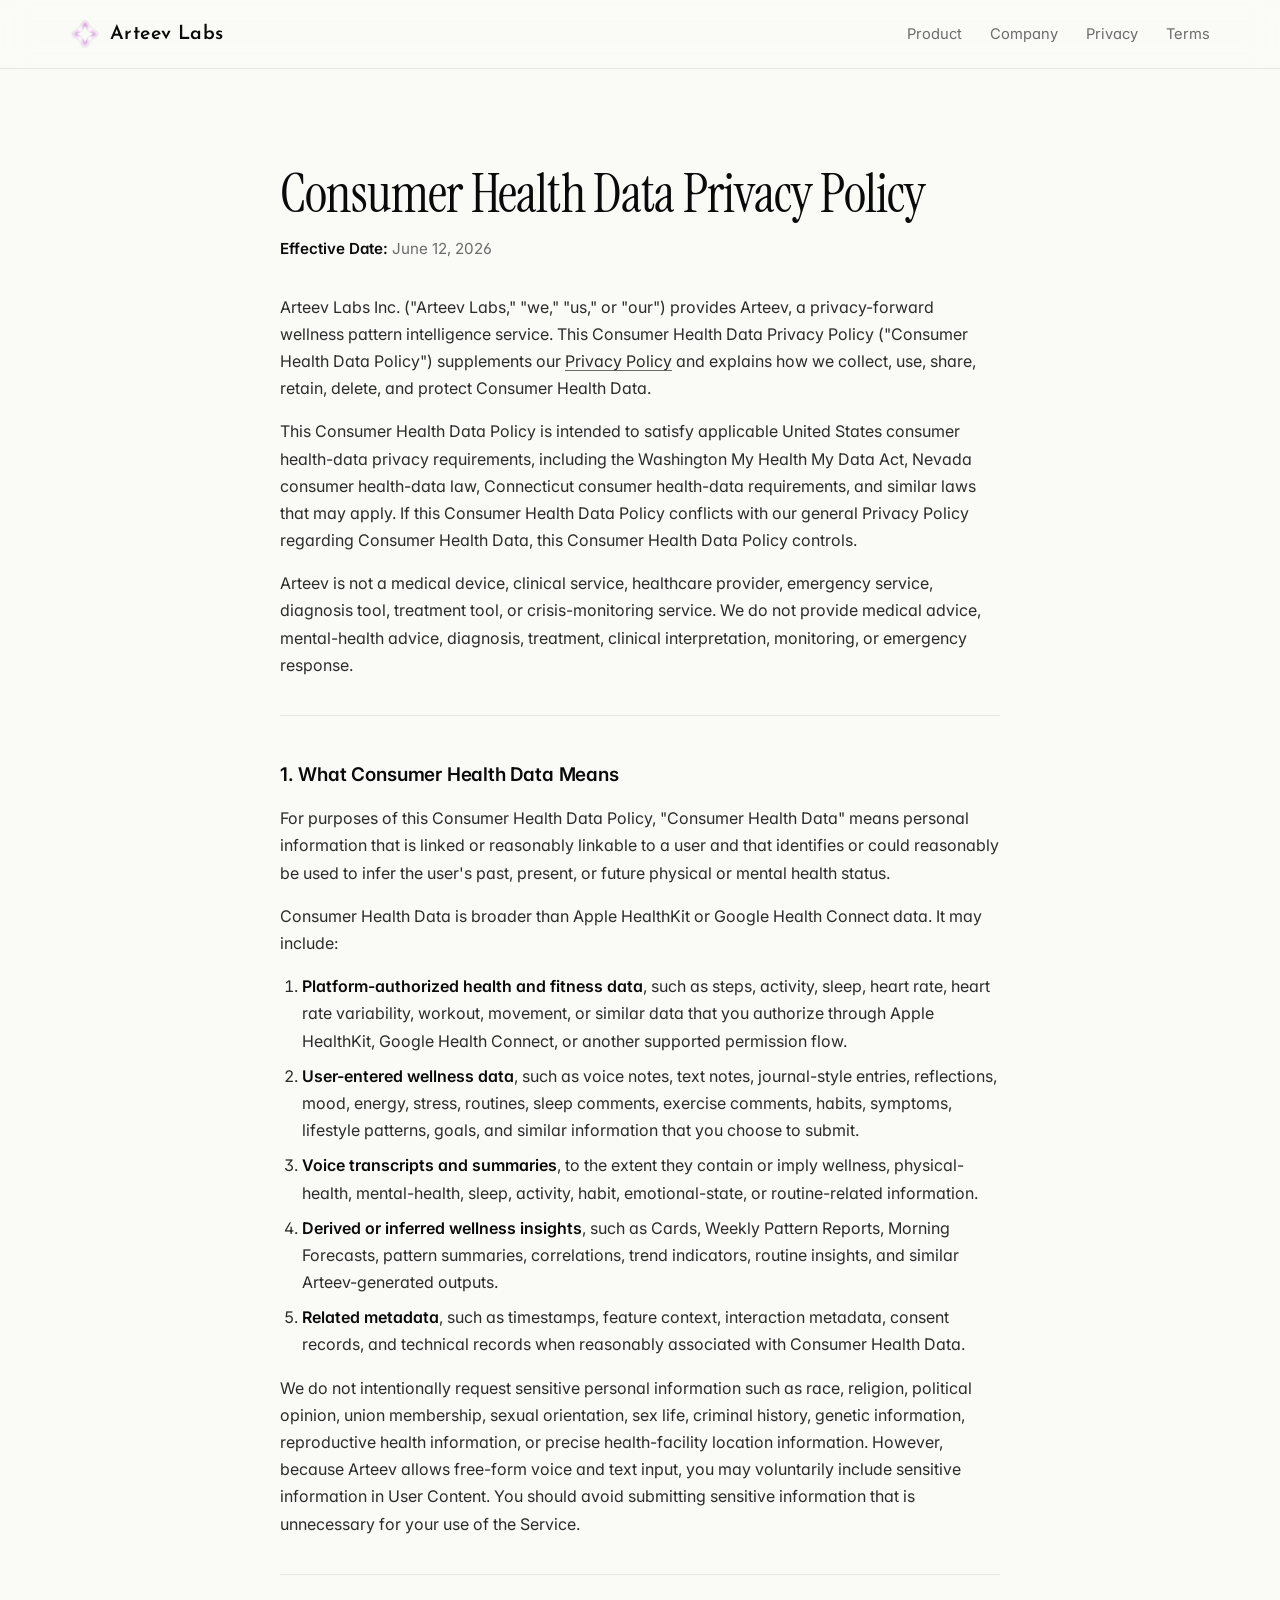
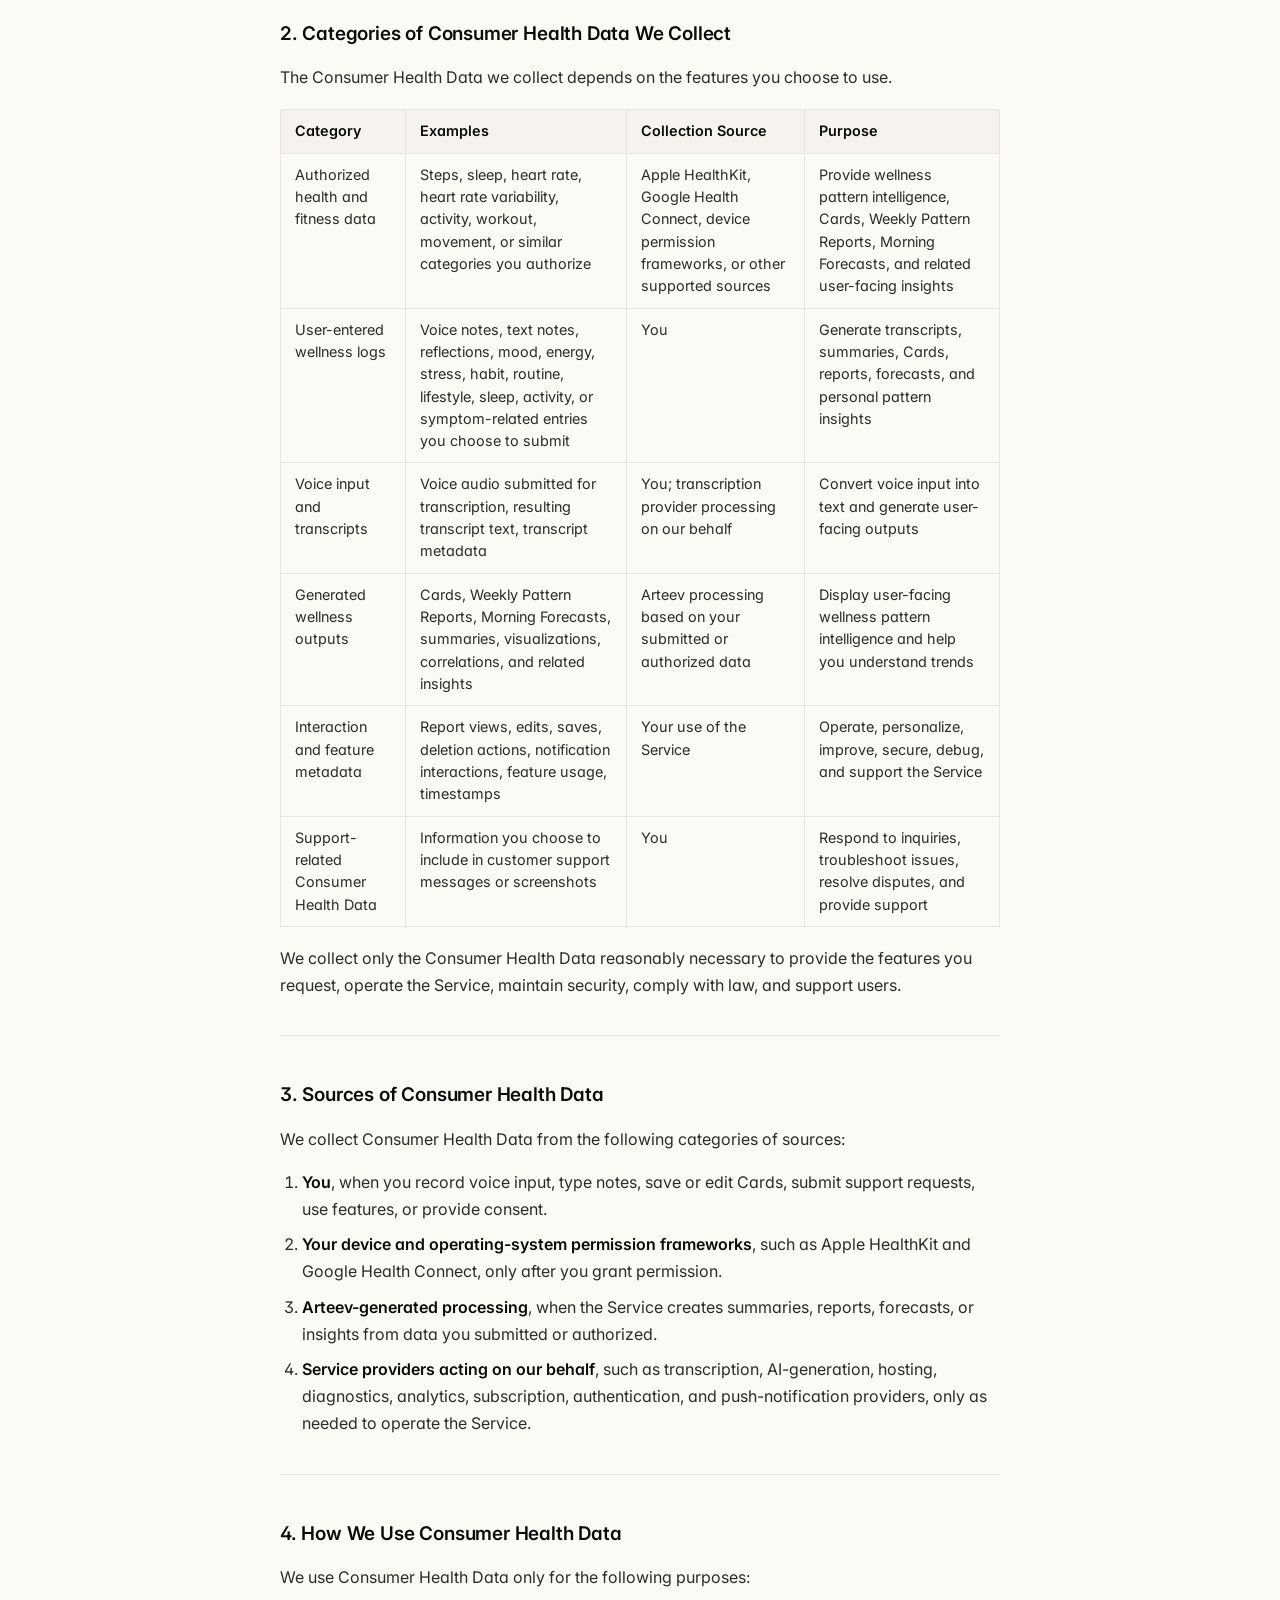
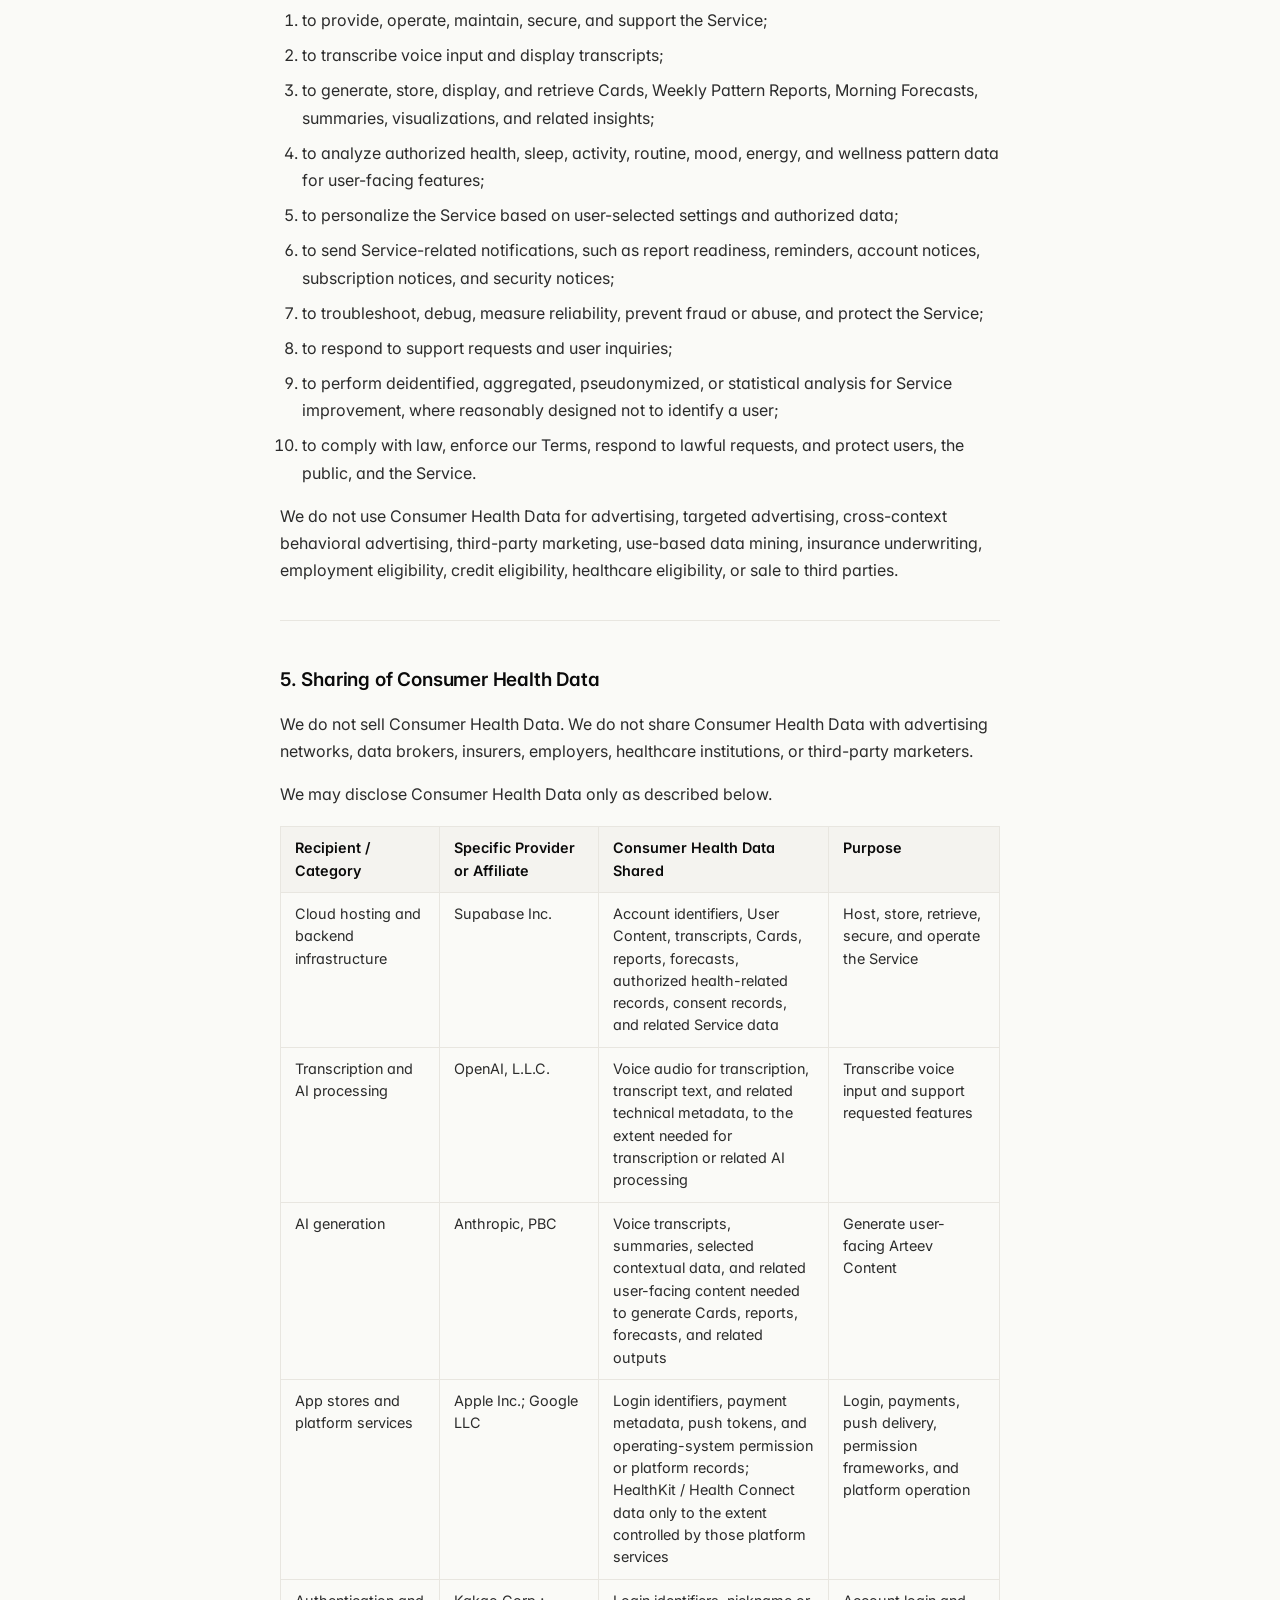
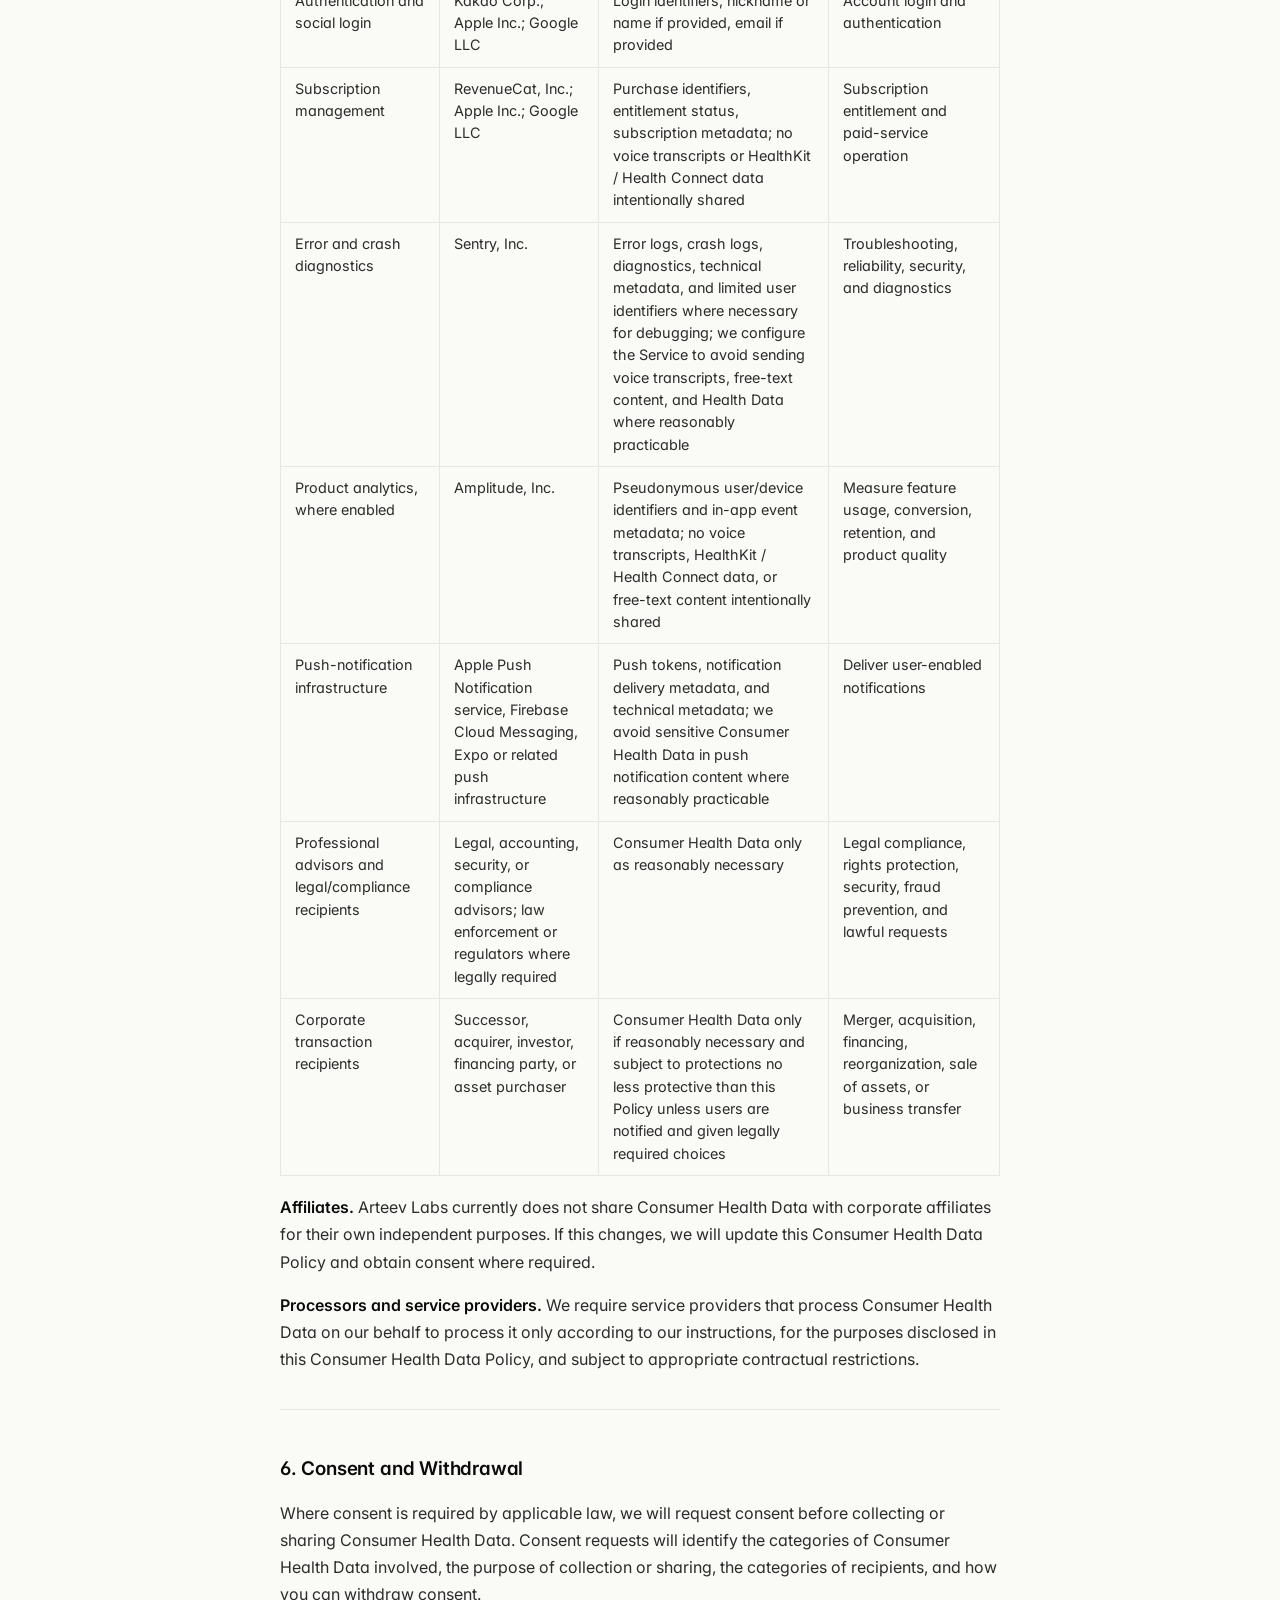
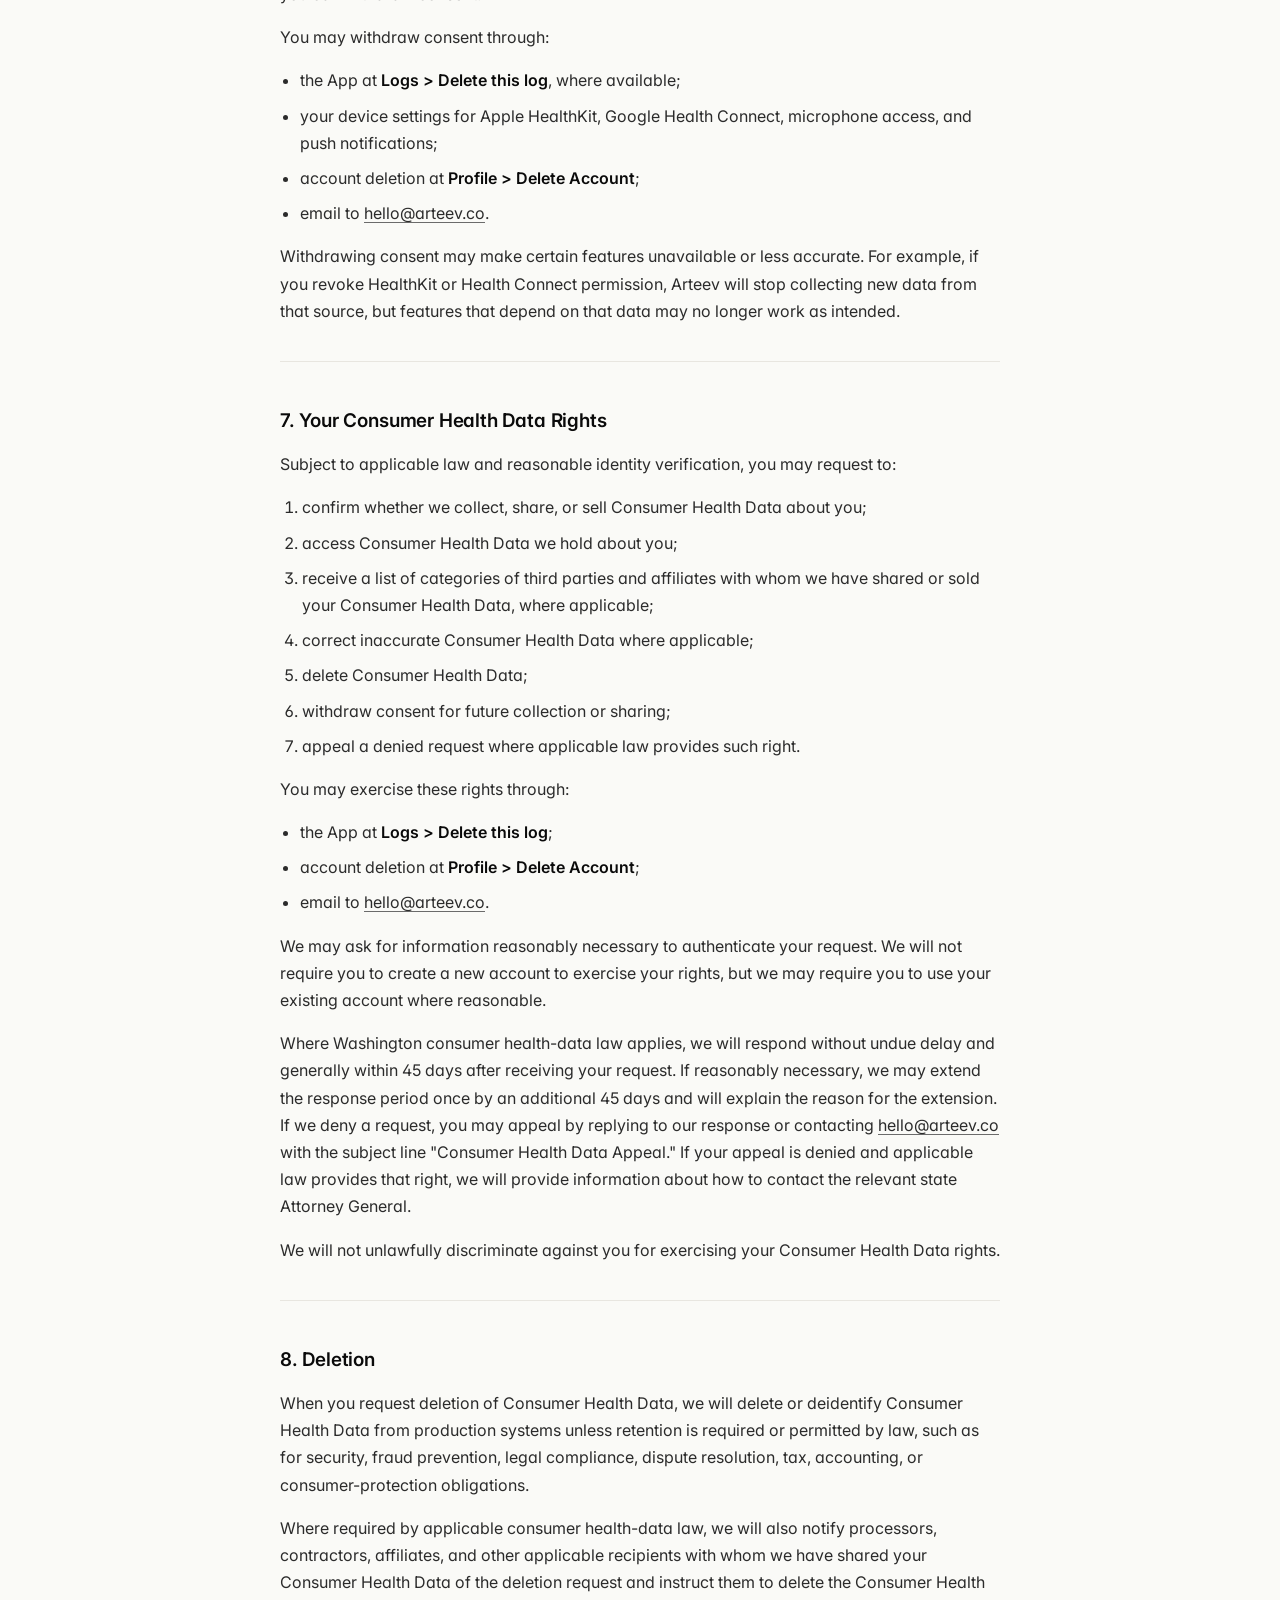
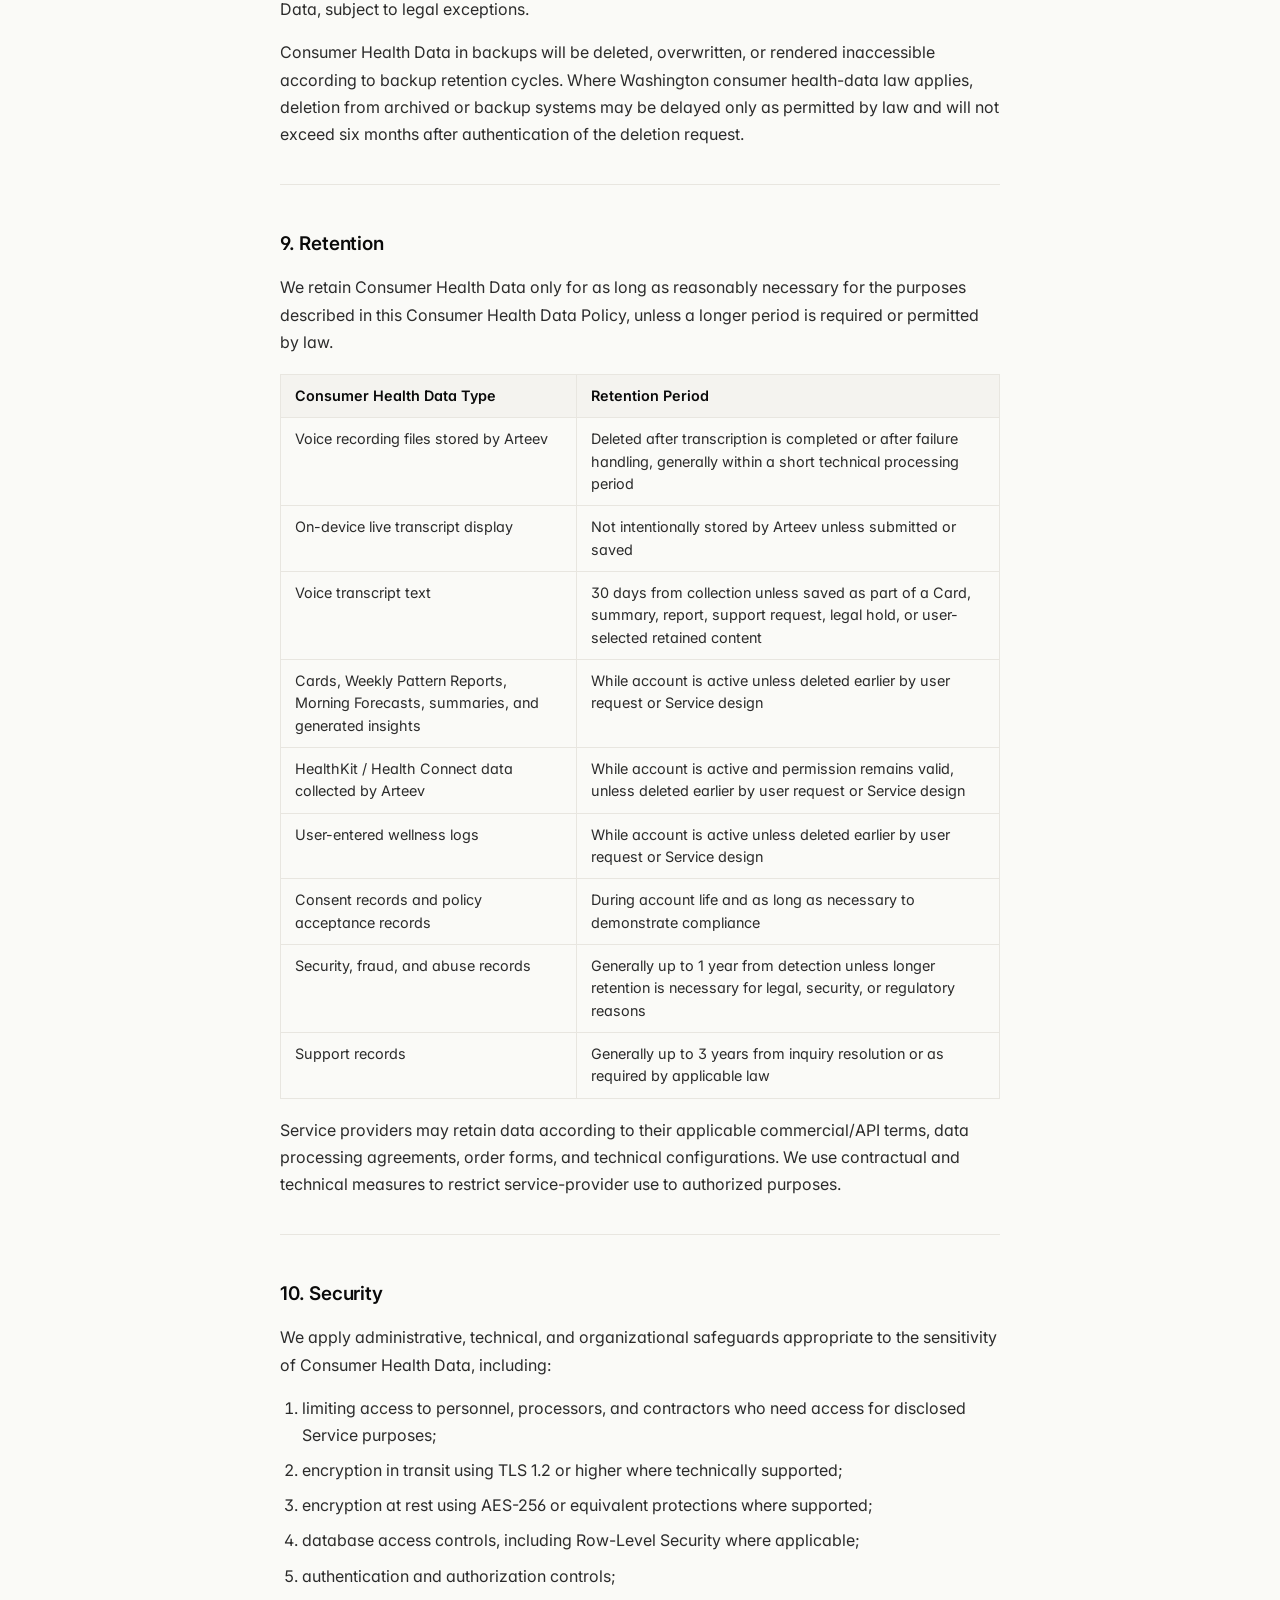
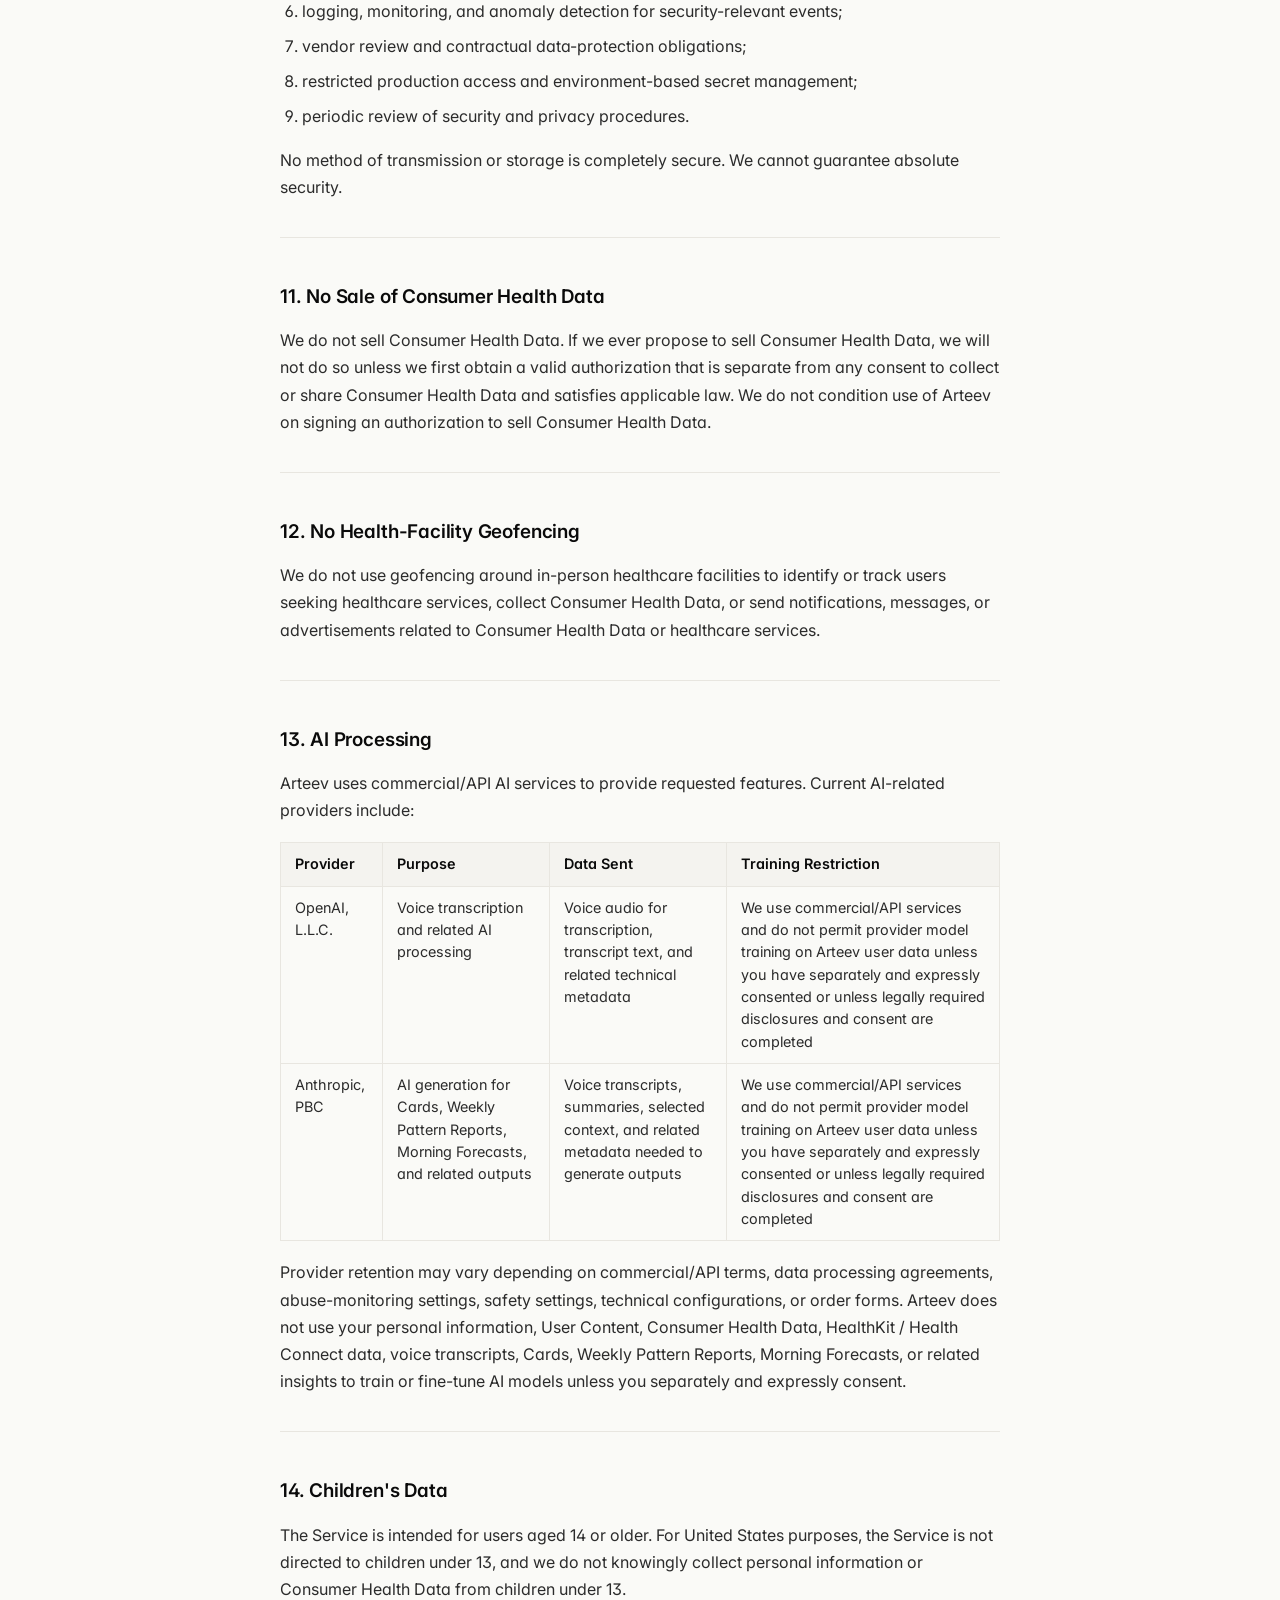
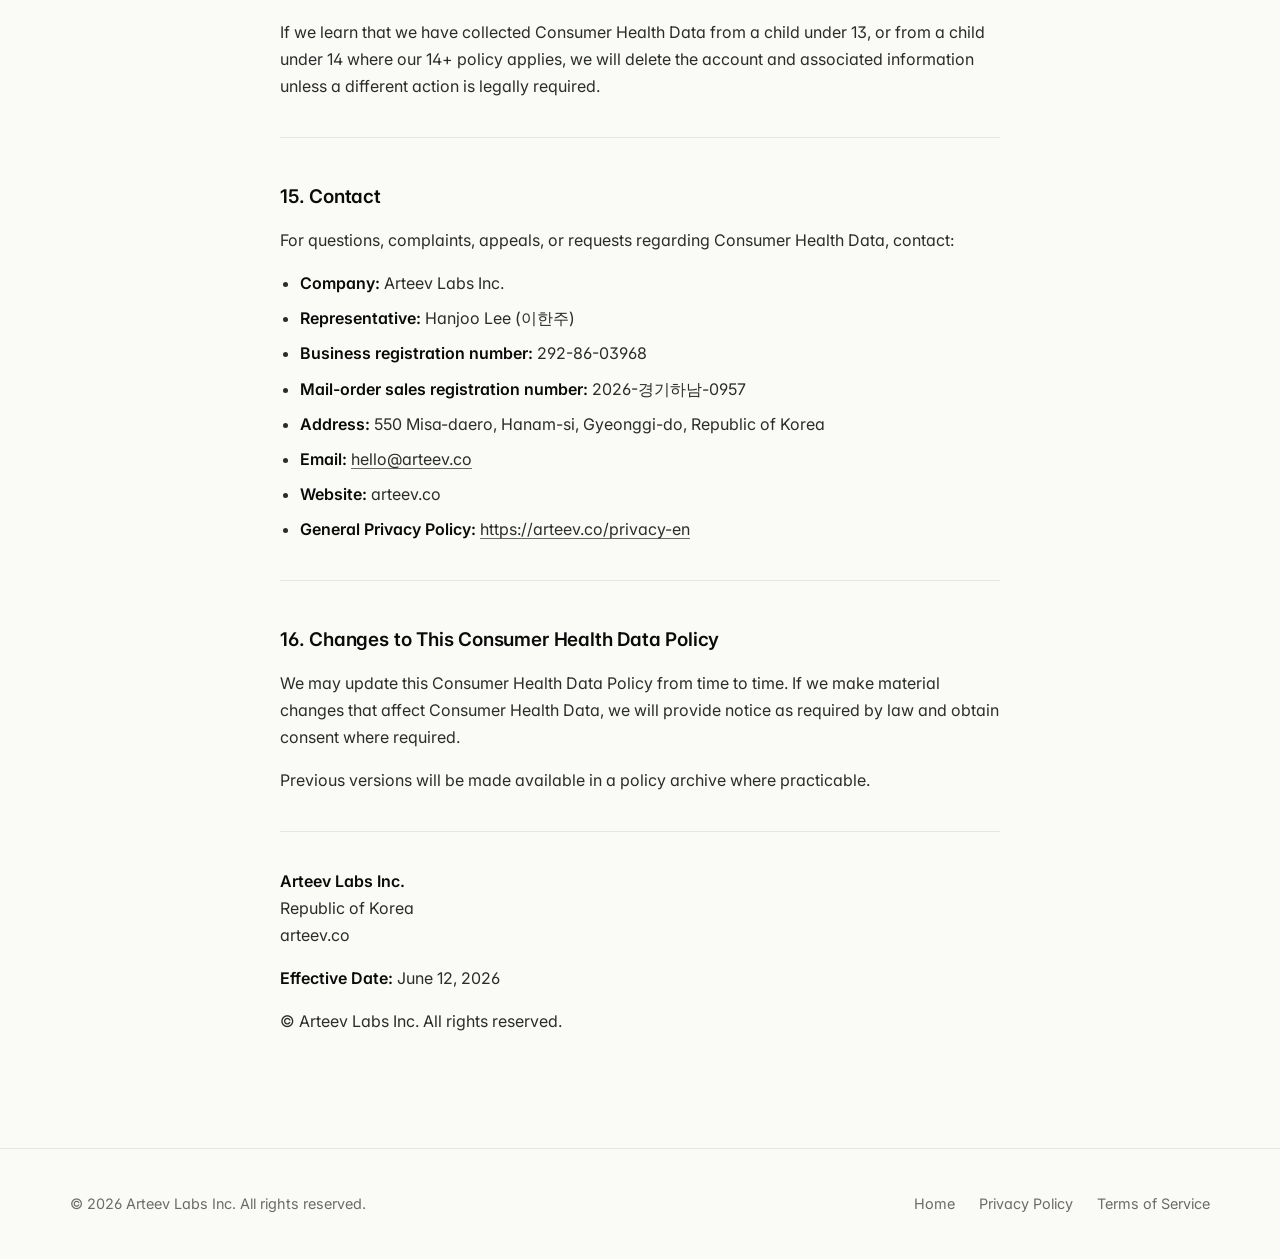
==== commit 656e2c57: "feat(site): refined corporate page — quiet product-duo, compact header, corporate footer - Products " ====
--- a/consumer-health-data-privacy-en.html
+++ b/consumer-health-data-privacy-en.html
@@ -11,7 +11,7 @@
   <link rel="preconnect" href="https://fonts.googleapis.com">
   <link rel="preconnect" href="https://fonts.gstatic.com" crossorigin>
   <link href="https://fonts.googleapis.com/css2?family=Inter:wght@400;500;600;700&family=Instrument+Serif:ital@0;1&family=Josefin+Sans:wght@400;500;600&family=Noto+Sans+KR:wght@400;500;600;700&display=swap" rel="stylesheet">
-  <link rel="stylesheet" href="styles.css?v=20260612">
+  <link rel="stylesheet" href="styles.css?v=20260725b">
 </head>
 <body>
   <header class="site-header">
--- a/styles.css
+++ b/styles.css
@@ -5,7 +5,7 @@
   --ink-soft: #2B2B2B;
   --muted: #6B6B6B;
   --line: #E8E6E0;
-  --accent: #1A1A1A;
+  --accent: #6F5FA6;
 }
 
 * { box-sizing: border-box; }
@@ -21,12 +21,6 @@
   line-height: 1.55;
   -webkit-font-smoothing: antialiased;
   -moz-osx-font-smoothing: grayscale;
-}
-
-.serif {
-  font-family: 'Instrument Serif', 'Times New Roman', serif;
-  font-style: italic;
-  font-weight: 400;
 }
 
 a {
@@ -70,7 +64,7 @@
 }
 
 .nav {
-  min-height: 88px;
+  min-height: 68px;
   display: flex;
   justify-content: space-between;
   align-items: center;
@@ -80,17 +74,17 @@
 .brand {
   display: flex;
   align-items: center;
-  gap: 12px;
+  gap: 10px;
   font-family: 'Josefin Sans', 'Inter', ui-sans-serif, system-ui, sans-serif;
-  font-weight: 500;
-  letter-spacing: 0.01em;
-  font-size: 2rem;
+  font-weight: 600;
+  letter-spacing: 0.02em;
+  font-size: 1.22rem;
   color: var(--ink);
 }
 
 .logo-mark {
-  width: 56px;
-  height: 56px;
+  width: 30px;
+  height: 30px;
   display: block;
   object-fit: contain;
 }
@@ -111,8 +105,11 @@
 
 /* ---------- Hero ---------- */
 .hero {
-  padding: 128px 0 104px;
-}
+  padding: 120px 0 96px;
+  background: radial-gradient(1100px 480px at 50% -120px, rgba(111, 95, 166, 0.07), transparent 70%);
+}
+
+section[id], .duo-card[id] { scroll-margin-top: 84px; }
 
 .hero-inner {
   max-width: 760px;
@@ -225,6 +222,9 @@
 }
 
 .section-eyebrow {
+  display: inline-flex;
+  align-items: center;
+  gap: 10px;
   font-size: 0.78rem;
   font-weight: 500;
   color: var(--muted);
@@ -233,29 +233,41 @@
   margin-bottom: 18px;
 }
 
-.section-heading {
-  max-width: 760px;
-  margin: 0 auto 56px;
-  text-align: center;
-}
-
-.section-heading h2 {
+.section-eyebrow::before {
+  content: "";
+  width: 22px;
+  height: 1px;
+  background: var(--accent);
+}
+
+.split {
+  display: grid;
+  grid-template-columns: 5fr 7fr;
+  gap: 40px 80px;
+  max-width: 1040px;
+  margin: 0 auto;
+  align-items: start;
+}
+
+.split__head h2,
+.duo-heading h2 {
   margin: 0;
   font-family: 'Instrument Serif', 'Times New Roman', serif;
   font-weight: 400;
-  font-size: clamp(2rem, 3.6vw, 2.9rem);
-  line-height: 1.08;
+  font-size: clamp(1.9rem, 3vw, 2.5rem);
+  line-height: 1.12;
   letter-spacing: -0.015em;
   color: var(--ink);
 }
 
-.section-heading p {
-  margin: 20px auto 0;
+.split__body > p {
+  margin: 0 0 20px;
   color: var(--ink-soft);
   font-size: 1.05rem;
-  line-height: 1.65;
-  max-width: 640px;
-}
+  line-height: 1.7;
+}
+
+.split__body > p:last-child { margin-bottom: 0; }
 
 /* ---------- Product gallery ---------- */
 .gallery {
@@ -296,18 +308,30 @@
 
 /* ---------- Mission / What we build ---------- */
 .mission {
-  max-width: 720px;
+  display: grid;
+  grid-template-columns: 5fr 7fr;
+  gap: 40px 80px;
+  max-width: 1040px;
   margin: 0 auto;
-  text-align: center;
+  align-items: start;
 }
 
 .mission-label {
+  display: inline-flex;
+  align-items: center;
+  gap: 10px;
   font-size: 0.78rem;
   font-weight: 500;
   color: var(--muted);
   letter-spacing: 0.06em;
   text-transform: uppercase;
-  margin-bottom: 24px;
+}
+
+.mission-label::before {
+  content: "";
+  width: 22px;
+  height: 1px;
+  background: var(--accent);
 }
 
 .mission-body p {
@@ -324,20 +348,110 @@
   font-weight: 600;
 }
 
+/* ---------- Products duo — quiet discovery cards (added 2026-07-25) ---------- */
+.duo-heading {
+  max-width: 1040px;
+  margin: 0 auto 40px;
+}
+
+.duo {
+  display: grid;
+  grid-template-columns: 1fr 1fr;
+  gap: 20px;
+  max-width: 1040px;
+  margin: 0 auto;
+}
+
+.duo-card {
+  position: relative;
+  background: var(--surface);
+  border: 1px solid var(--line);
+  border-radius: 12px;
+  padding: 30px 32px;
+  display: flex;
+  flex-direction: column;
+  align-items: flex-start;
+}
+
+.duo-card::before {
+  content: "";
+  position: absolute;
+  top: -1px;
+  left: 32px;
+  width: 32px;
+  height: 2px;
+  background: var(--accent);
+}
+
+.duo-card__meta {
+  display: flex;
+  align-items: center;
+  gap: 10px;
+  margin-bottom: 16px;
+}
+
+.duo-card__eyebrow {
+  font-size: 0.75rem;
+  font-weight: 500;
+  color: var(--muted);
+  letter-spacing: 0.06em;
+  text-transform: uppercase;
+}
+
+.status-badge {
+  font-size: 0.72rem;
+  font-weight: 500;
+  color: var(--accent);
+  border: 1px solid rgba(111, 95, 166, 0.35);
+  border-radius: 999px;
+  padding: 3px 10px;
+}
+
+.duo-card h3 {
+  margin: 0 0 12px;
+  font-family: 'Instrument Serif', 'Times New Roman', serif;
+  font-weight: 400;
+  font-size: 1.6rem;
+  letter-spacing: -0.01em;
+  color: var(--ink);
+}
+
+.duo-card p {
+  margin: 0 0 20px;
+  font-size: 0.98rem;
+  line-height: 1.65;
+  color: var(--ink-soft);
+  flex-grow: 1;
+}
+
+.text-link {
+  font-weight: 500;
+  font-size: 0.95rem;
+  color: var(--ink);
+  transition: color 0.15s ease;
+}
+
+.text-link:hover { color: var(--accent); }
+
+@media (max-width: 720px) {
+  .duo { grid-template-columns: 1fr; gap: 16px; }
+  .split, .mission { grid-template-columns: 1fr; gap: 24px; }
+  .company-row { grid-template-columns: 1fr; gap: 6px; }
+  .footer-top { grid-template-columns: 1fr; gap: 28px; }
+}
+
 /* ---------- Company info ---------- */
 .company-panel {
   border-top: 1px solid var(--line);
-  max-width: 720px;
-  margin: 0 auto;
 }
 
 .company-row {
   display: grid;
-  grid-template-columns: 1fr;
-  gap: 6px;
-  padding: 22px 0;
+  grid-template-columns: 170px 1fr;
+  gap: 24px;
+  padding: 18px 0;
   border-bottom: 1px solid var(--line);
-  text-align: center;
+  align-items: baseline;
 }
 
 .company-label {
@@ -375,6 +489,81 @@
 }
 
 .footer-links a:hover { color: var(--ink); }
+
+/* ---------- Footer — corporate layout, index pages (added 2026-07-25) ---------- */
+.footer-top {
+  display: grid;
+  grid-template-columns: 1.5fr 1fr 1fr 1fr;
+  gap: 40px;
+  padding-bottom: 36px;
+  border-bottom: 1px solid var(--line);
+  margin-bottom: 24px;
+}
+
+.footer-brand {
+  display: flex;
+  align-items: center;
+  gap: 10px;
+  font-family: 'Josefin Sans', 'Inter', ui-sans-serif, system-ui, sans-serif;
+  font-weight: 600;
+  letter-spacing: 0.02em;
+  font-size: 1.02rem;
+  color: var(--ink);
+}
+
+.footer-brand img {
+  width: 24px;
+  height: 24px;
+  object-fit: contain;
+}
+
+.footer-desc {
+  margin: 12px 0 0;
+  font-size: 0.9rem;
+  line-height: 1.6;
+  max-width: 280px;
+}
+
+.footer-col h4 {
+  margin: 0 0 14px;
+  font-size: 0.75rem;
+  font-weight: 600;
+  letter-spacing: 0.06em;
+  text-transform: uppercase;
+  color: var(--ink);
+}
+
+.footer-col ul {
+  list-style: none;
+  margin: 0;
+  padding: 0;
+}
+
+.footer-col li { margin-bottom: 10px; }
+
+.footer-col a { transition: color 0.15s ease; }
+
+.footer-col a:hover { color: var(--ink); }
+
+.footer-bottom {
+  display: flex;
+  justify-content: space-between;
+  flex-wrap: wrap;
+  gap: 12px;
+  font-size: 0.85rem;
+}
+
+/* ---------- Scroll reveal (added 2026-07-25; JS-gated, no-JS unaffected) ---------- */
+.reveal-init {
+  opacity: 0;
+  transform: translateY(14px);
+  transition: opacity 0.55s ease, transform 0.55s ease;
+}
+
+.reveal-in {
+  opacity: 1;
+  transform: translateY(0);
+}
 
 /* ---------- Legal pages ---------- */
 .legal-page {
@@ -431,7 +620,7 @@
 
   section { padding: 72px 0; }
 
-  .section-heading { margin-bottom: 44px; }
+  .split, .mission { gap: 32px 48px; }
 
   .company-row {
     padding: 18px 0;
@@ -448,13 +637,14 @@
     width: min(100% - 32px, 1140px);
   }
 
-  .nav { min-height: 72px; }
-
-  .brand { font-size: 1.6rem; }
-  .logo-mark { width: 44px; height: 44px; }
-
+  .nav { min-height: 60px; }
+
+  .brand { font-size: 1.05rem; }
+  .logo-mark { width: 26px; height: 26px; }
+
+  /* 5 links since 2026-07-14: hide Product + Company, keep For Work / Privacy / Terms */
   .nav-links a:nth-child(1),
-  .nav-links a:nth-child(2) {
+  .nav-links a:nth-child(3) {
     display: none;
   }
 
@@ -567,9 +757,42 @@
 /* Korean: Inter falls back to Noto Sans KR for Korean glyphs */
 html[lang="ko"] body {
   font-family: 'Inter', 'Noto Sans KR', ui-sans-serif, system-ui, -apple-system, BlinkMacSystemFont, "Segoe UI", sans-serif;
+  word-break: keep-all; /* Korean never breaks mid-word */
 }
 
 /* Korean legal pages: H1 uses body sans-serif (Instrument Serif's Korean fallback was a heavy serif) */
 html[lang="ko"] .legal-content h1 {
   font-family: 'Inter', 'Noto Sans KR', ui-sans-serif, system-ui, -apple-system, BlinkMacSystemFont, "Segoe UI", sans-serif;
 }
+
+/* ---------- Korean landing (index-ko.html, added 2026-07-14) ----------
+   Instrument Serif has no Hangul and italic Hangul is fake-slanted —
+   every serif/italic display element goes sans + normal on the KO page. */
+html[lang="ko"] h1,
+html[lang="ko"] .split__head h2,
+html[lang="ko"] .duo-heading h2 {
+  font-family: 'Inter', 'Noto Sans KR', ui-sans-serif, system-ui, -apple-system, BlinkMacSystemFont, "Segoe UI", sans-serif;
+  font-style: normal;
+  font-weight: 700;
+  letter-spacing: -0.03em;
+}
+
+html[lang="ko"] h1 { font-size: clamp(2.2rem, 4.6vw, 3.6rem); line-height: 1.16; }
+html[lang="ko"] .split__head h2,
+html[lang="ko"] .duo-heading h2 { font-size: clamp(1.6rem, 2.6vw, 2.1rem); line-height: 1.22; }
+
+html[lang="ko"] h1 em,
+html[lang="ko"] .split__head h2 em {
+  font-style: normal;
+}
+
+/* EN↔KO nav toggle */
+.nav-lang {
+  border: 1px solid var(--line);
+  border-radius: 999px;
+  padding: 6px 14px;
+  font-size: 0.85rem;
+  transition: border-color 0.15s ease, color 0.15s ease;
+}
+
+.nav-lang:hover { border-color: var(--ink); }
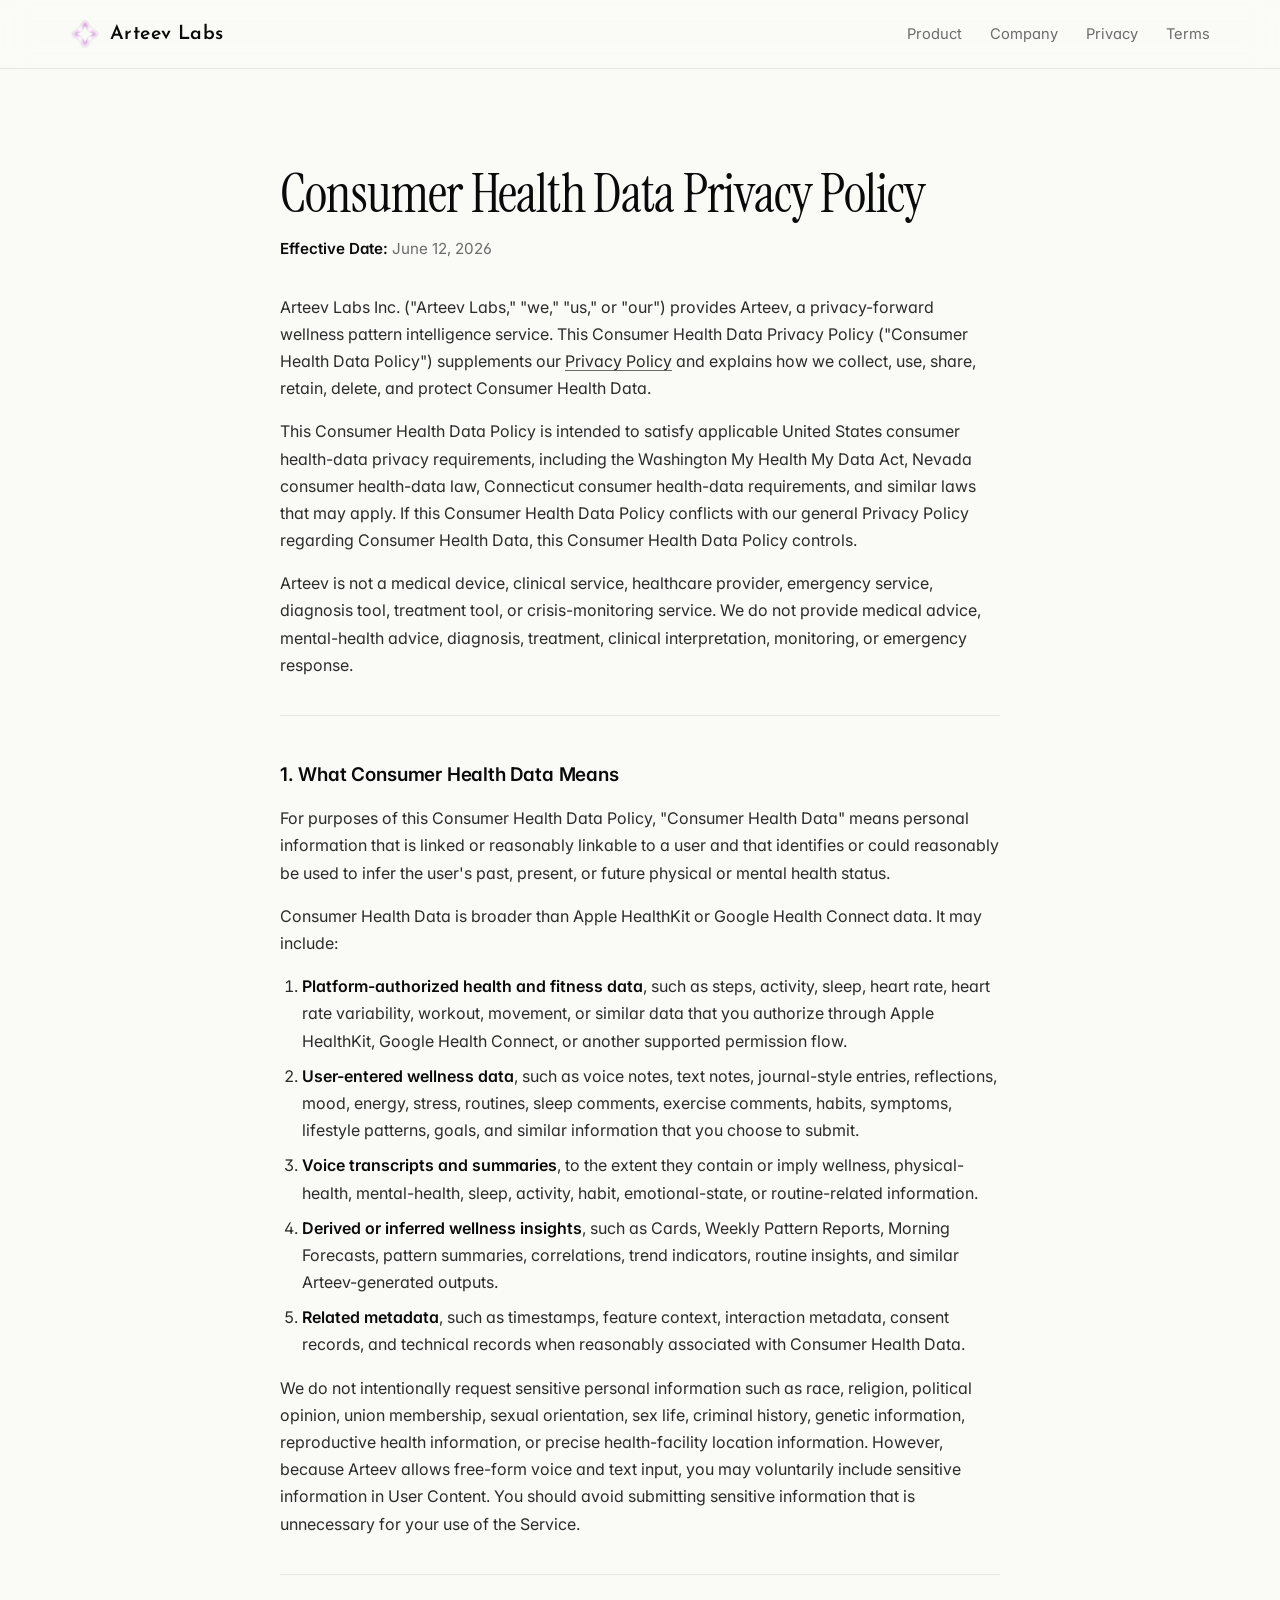
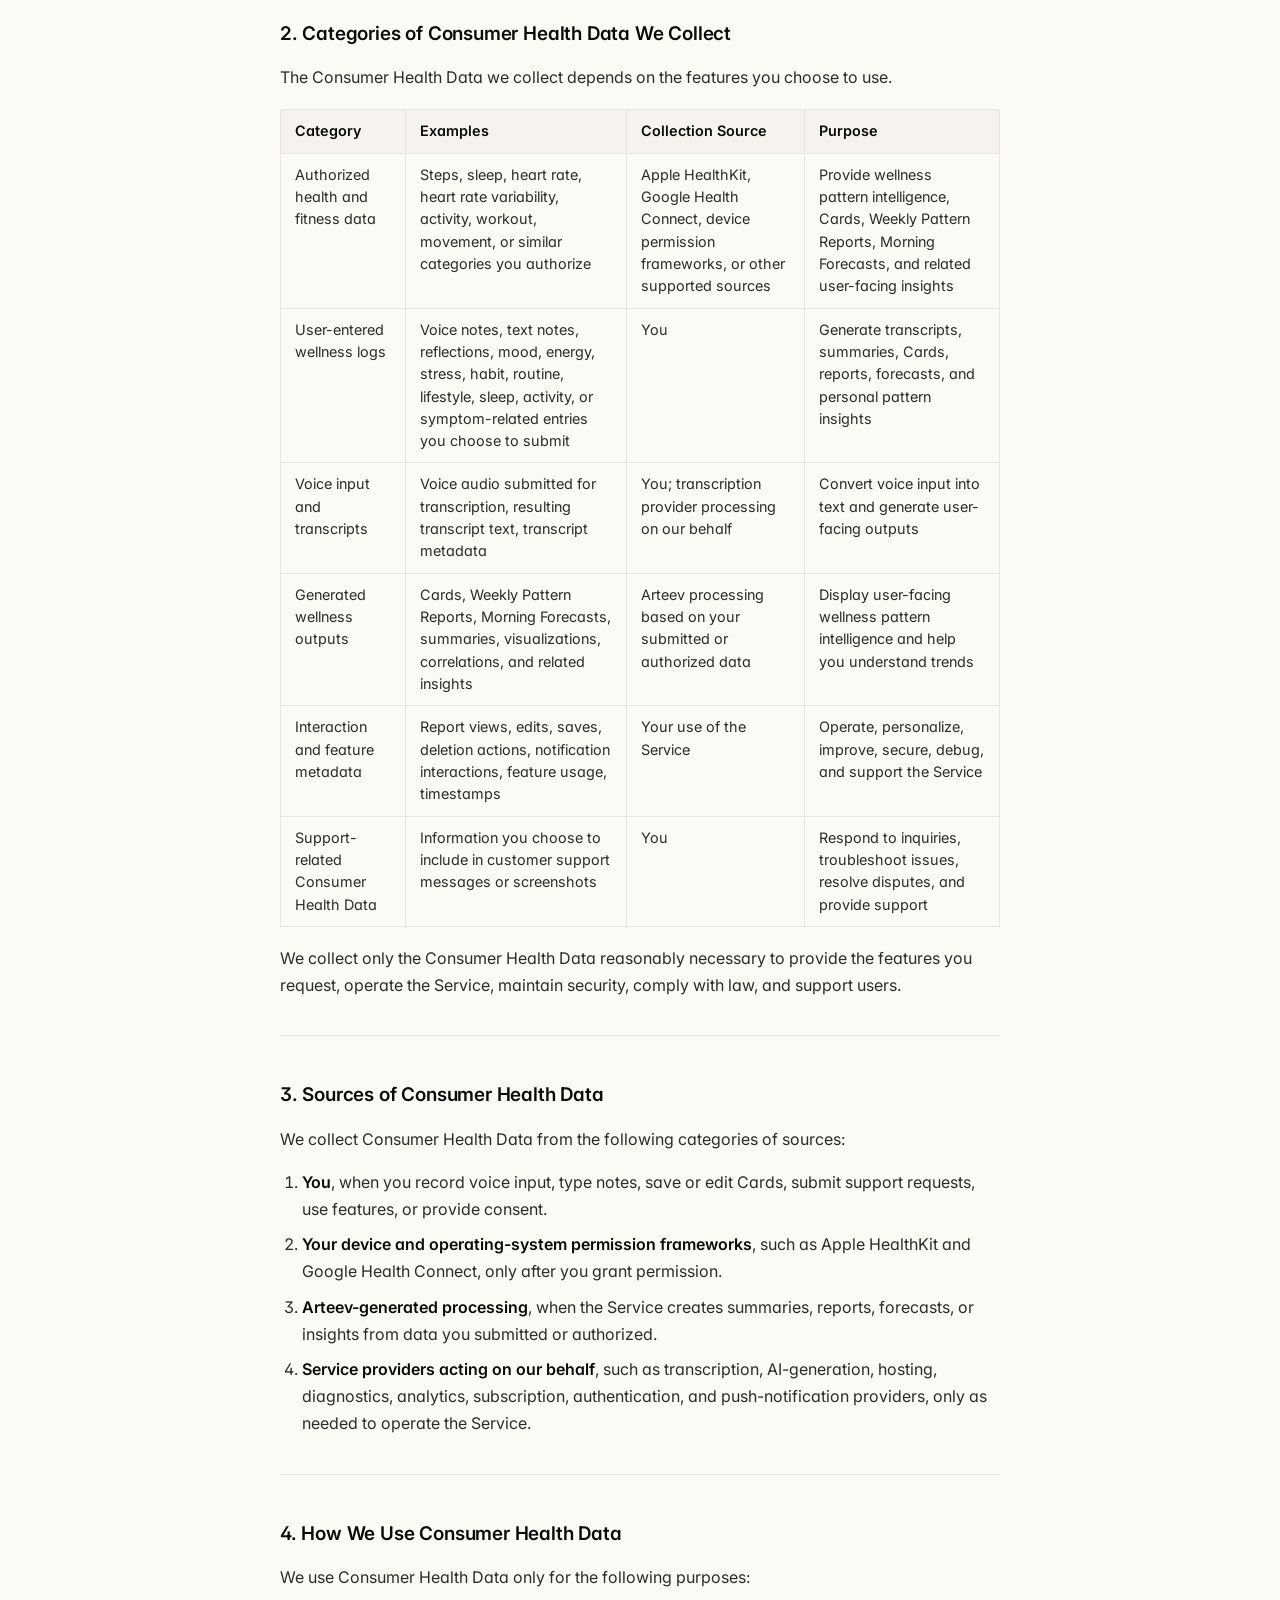
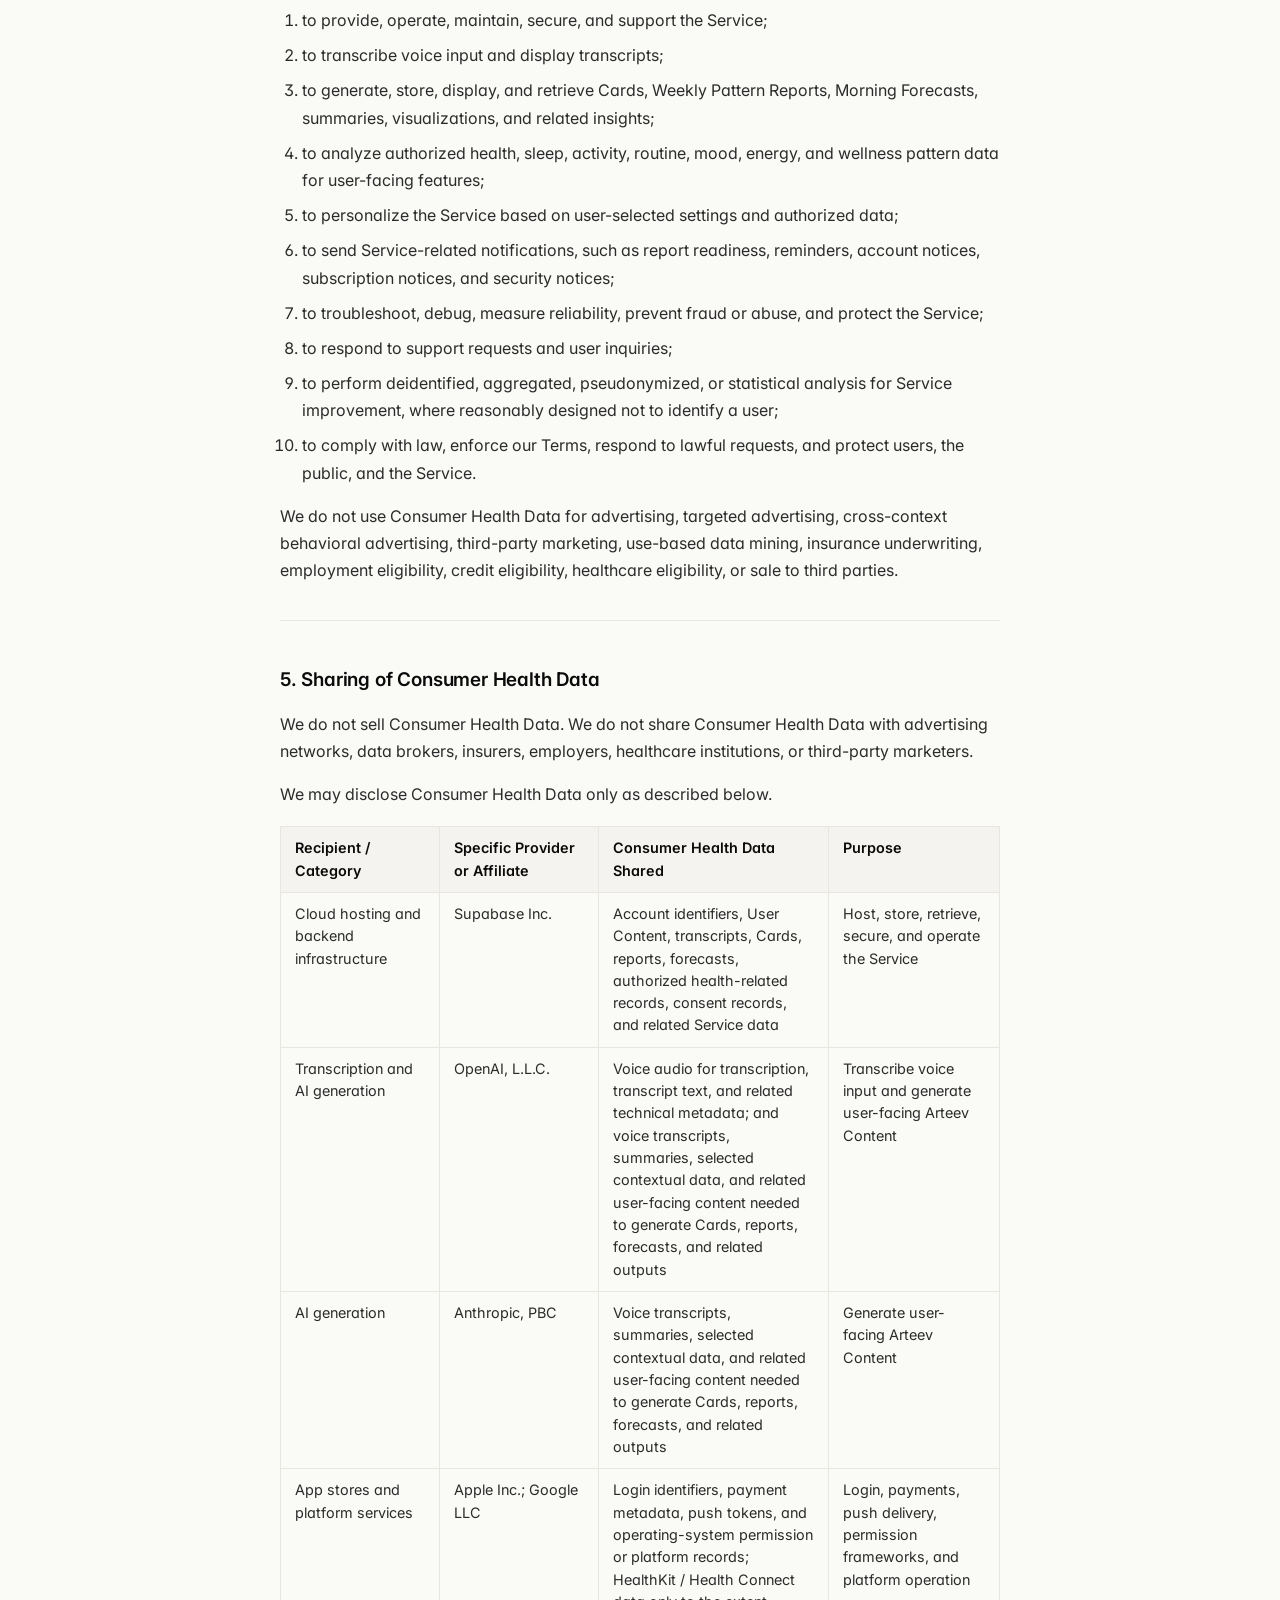
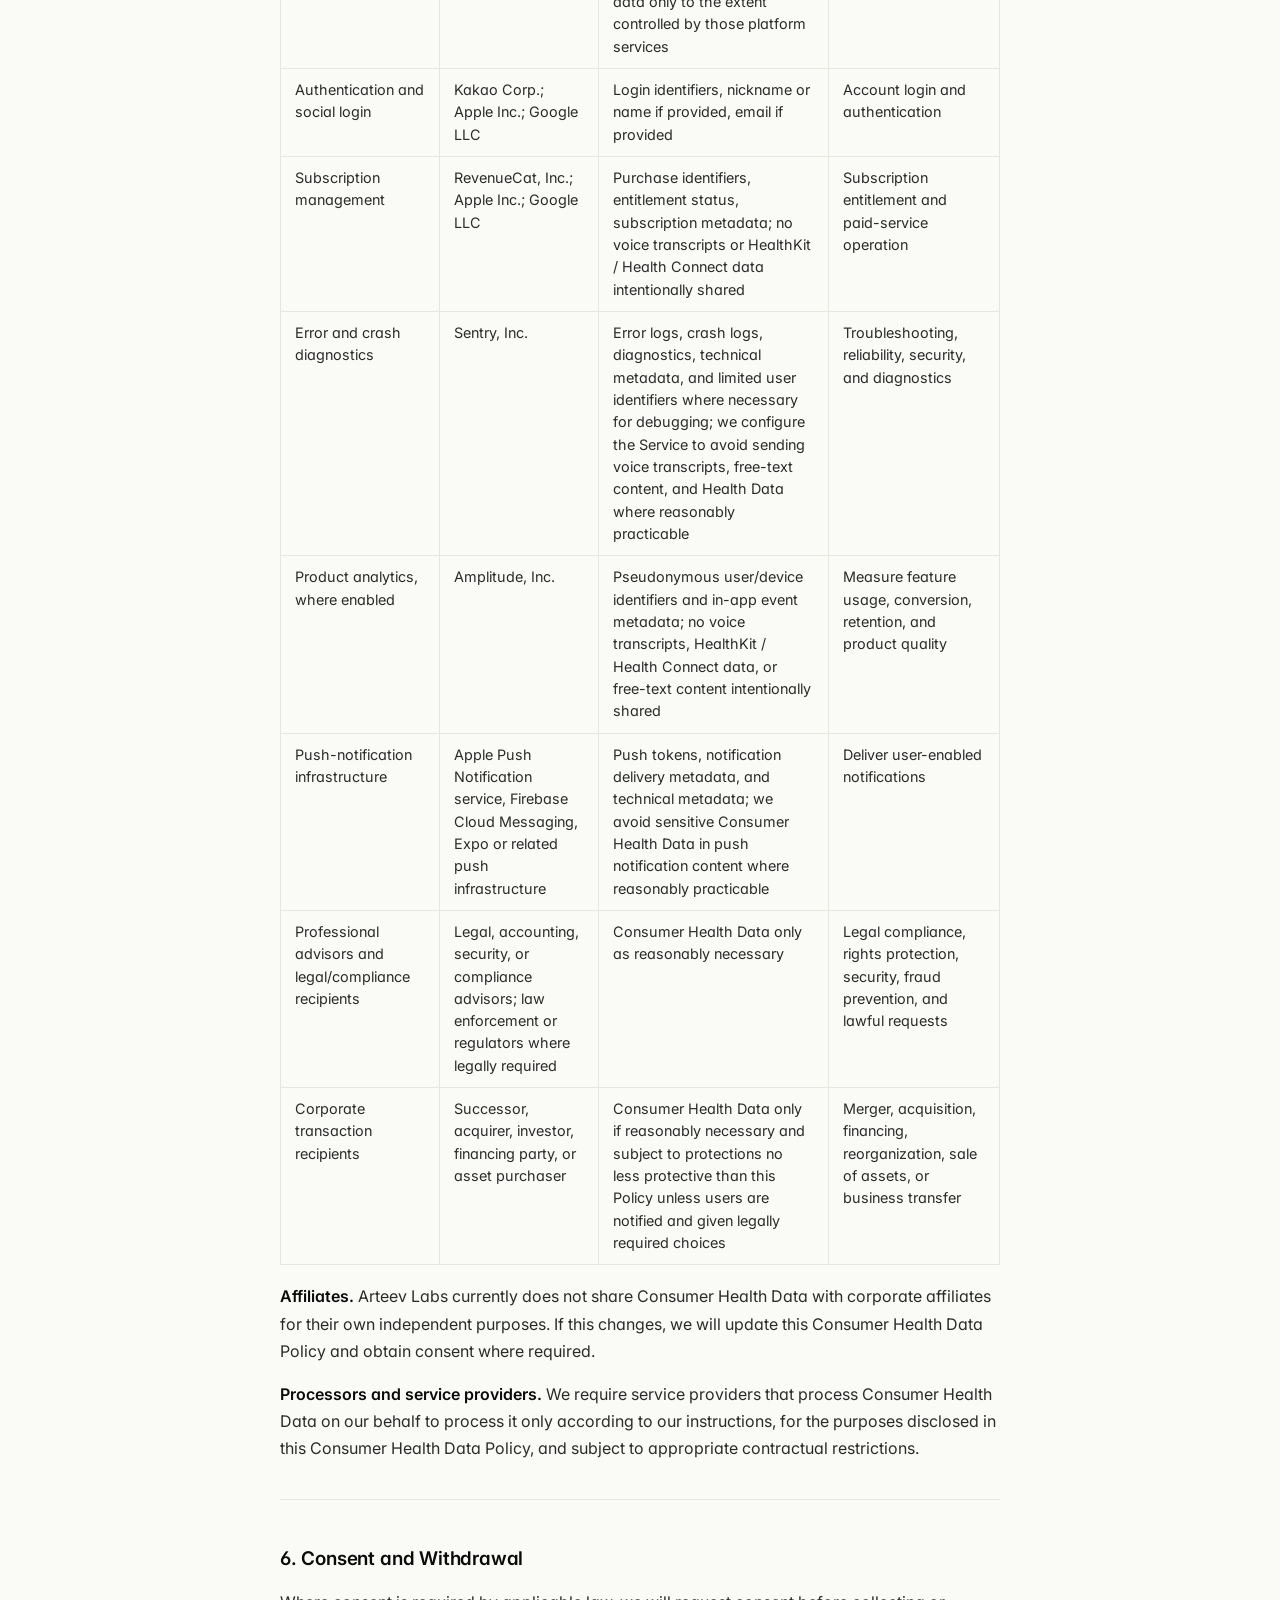
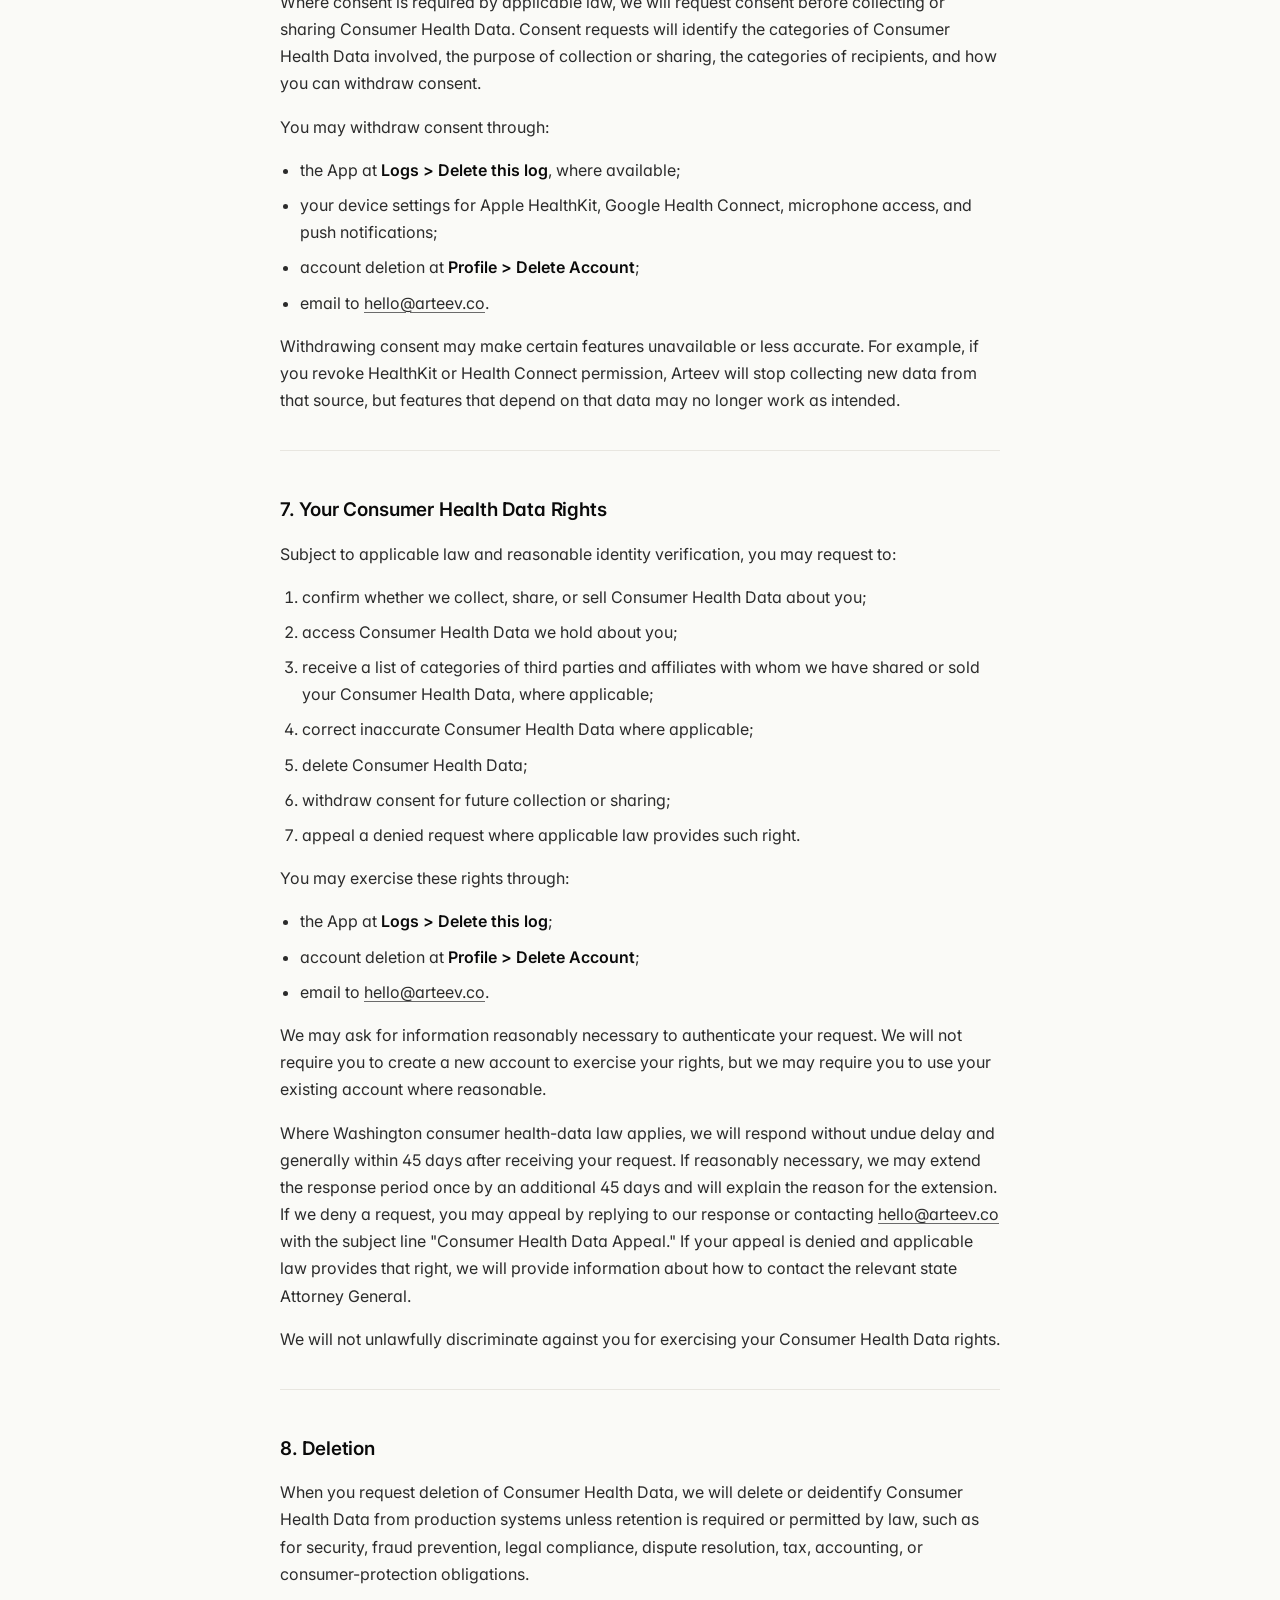
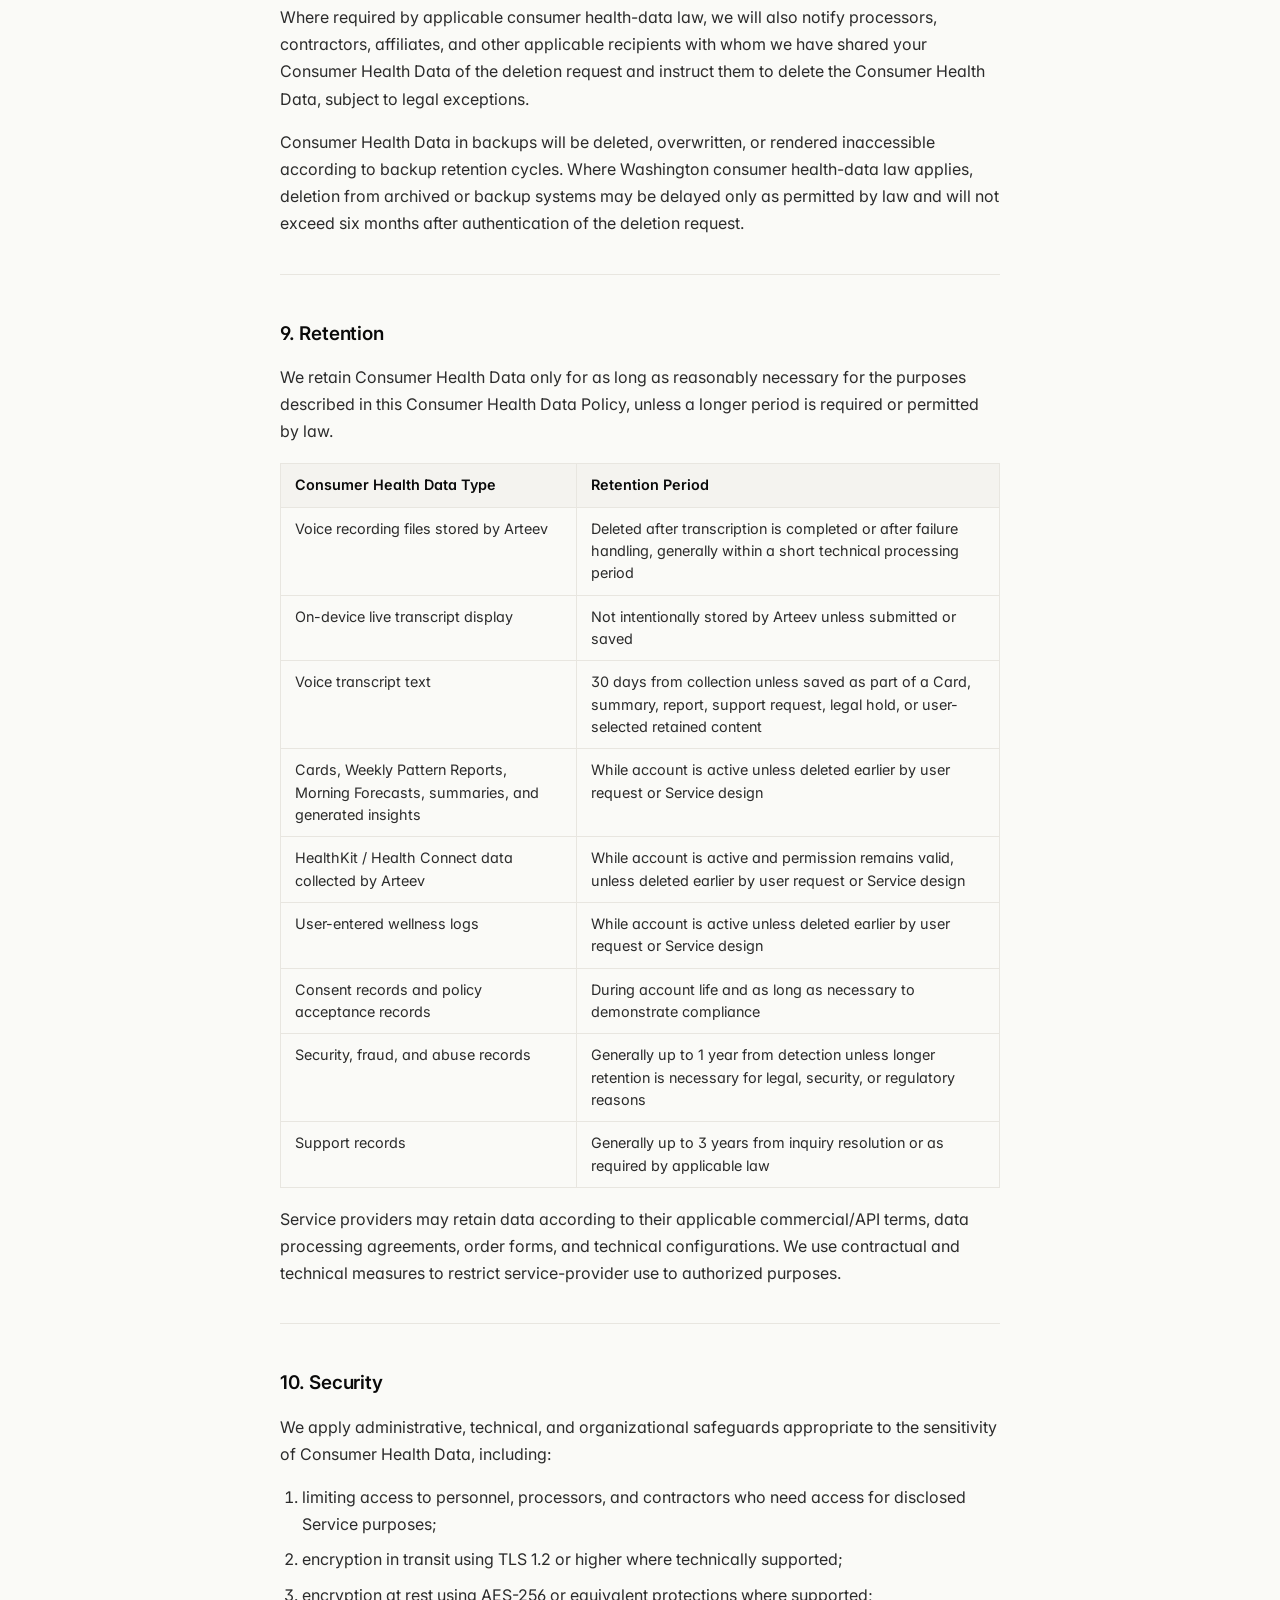
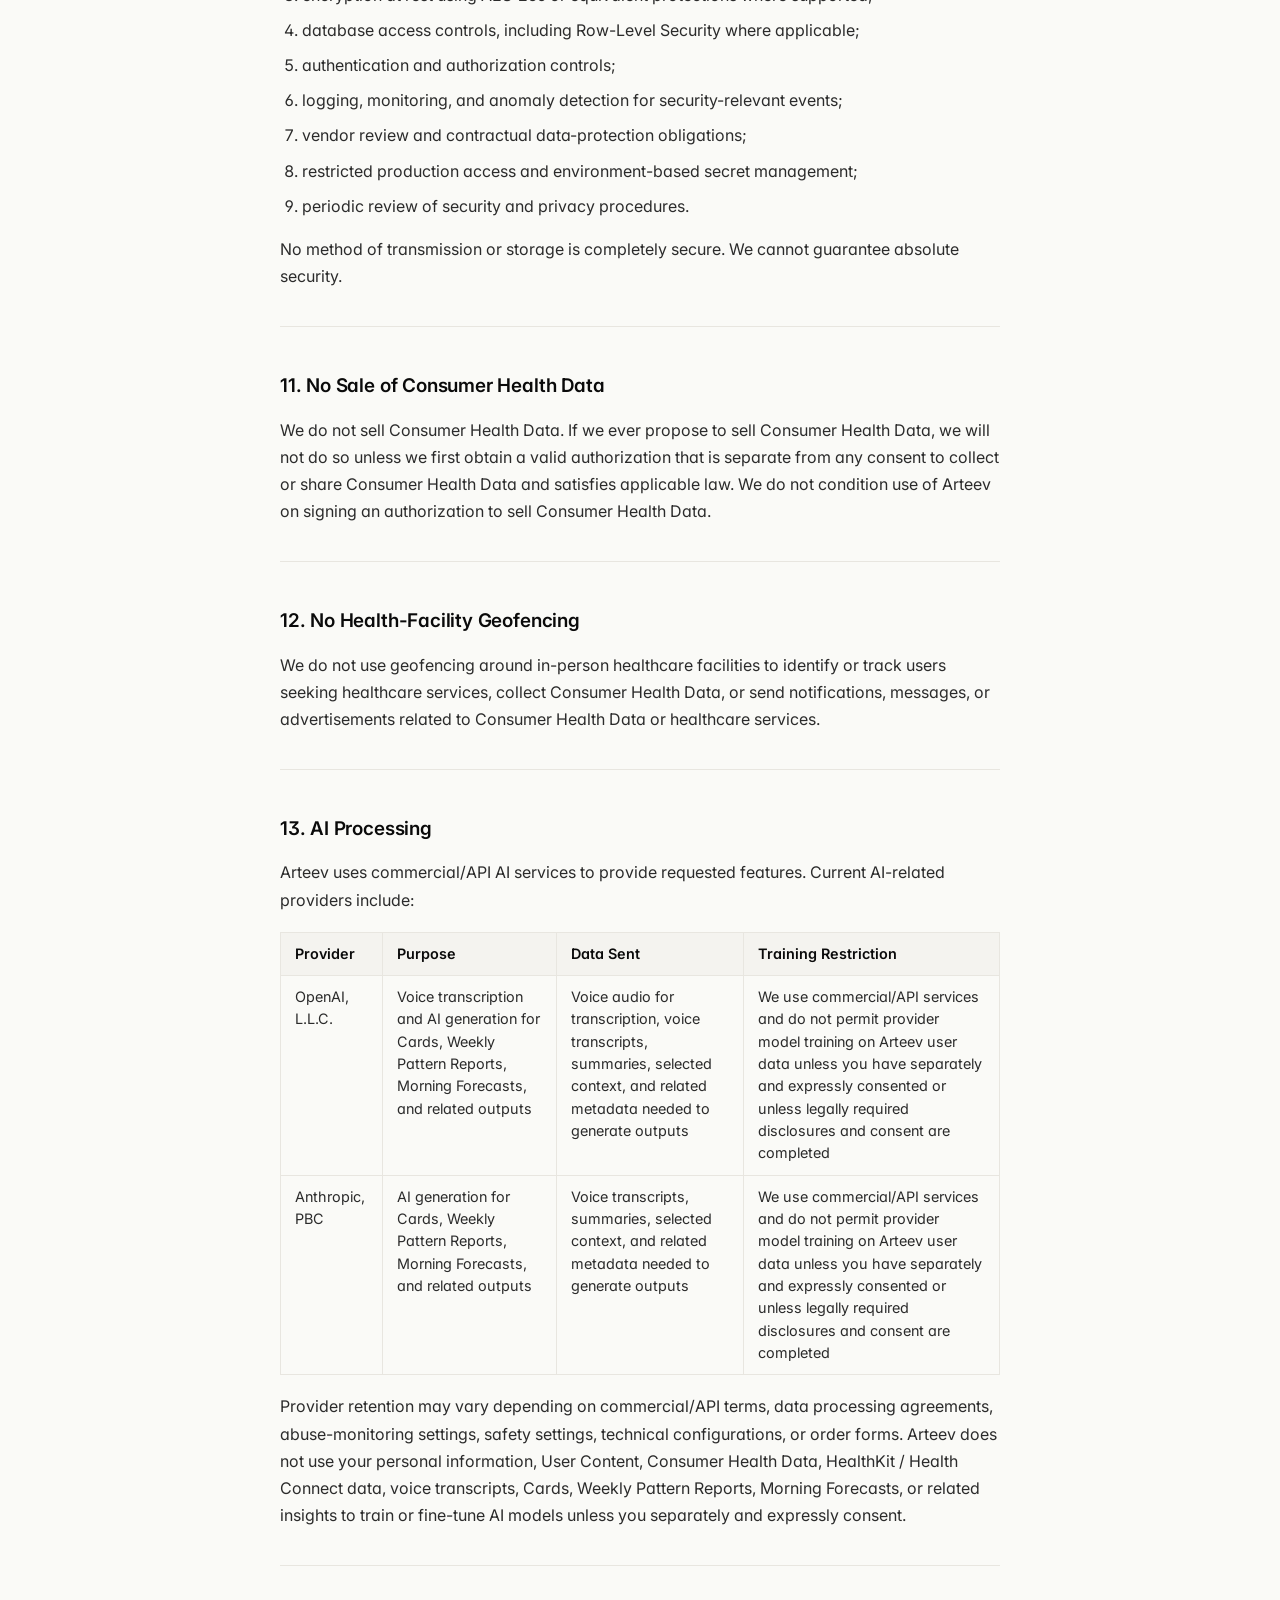
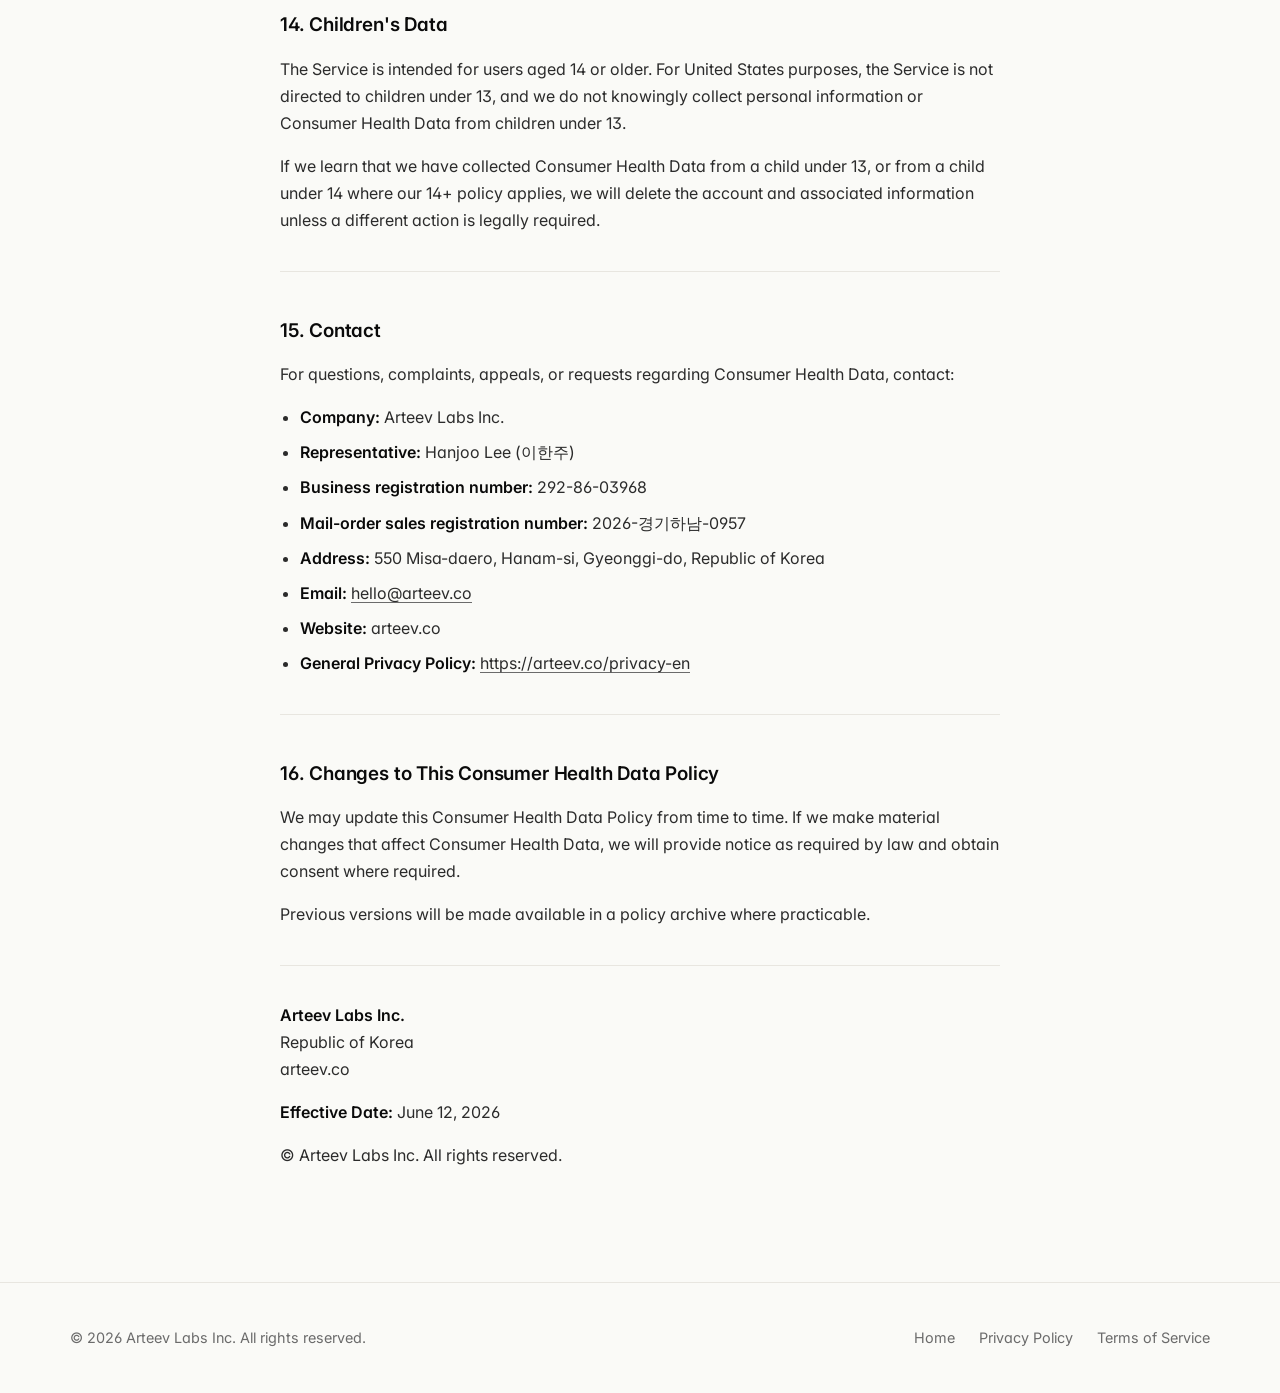
==== commit 34747548: "chore(legal): OpenAI now also generates Cards and reports — widen its processor + overseas-transfer " ====
--- a/consumer-health-data-privacy-en.html
+++ b/consumer-health-data-privacy-en.html
@@ -145,10 +145,10 @@
 <td>Host, store, retrieve, secure, and operate the Service</td>
 </tr>
 <tr>
-<td>Transcription and AI processing</td>
+<td>Transcription and AI generation</td>
 <td>OpenAI, L.L.C.</td>
-<td>Voice audio for transcription, transcript text, and related technical metadata, to the extent needed for transcription or related AI processing</td>
-<td>Transcribe voice input and support requested features</td>
+<td>Voice audio for transcription, transcript text, and related technical metadata; and voice transcripts, summaries, selected contextual data, and related user-facing content needed to generate Cards, reports, forecasts, and related outputs</td>
+<td>Transcribe voice input and generate user-facing Arteev Content</td>
 </tr>
 <tr>
 <td>AI generation</td>
@@ -327,8 +327,8 @@
 </thead>
 <tbody><tr>
 <td>OpenAI, L.L.C.</td>
-<td>Voice transcription and related AI processing</td>
-<td>Voice audio for transcription, transcript text, and related technical metadata</td>
+<td>Voice transcription and AI generation for Cards, Weekly Pattern Reports, Morning Forecasts, and related outputs</td>
+<td>Voice audio for transcription, voice transcripts, summaries, selected context, and related metadata needed to generate outputs</td>
 <td>We use commercial/API services and do not permit provider model training on Arteev user data unless you have separately and expressly consented or unless legally required disclosures and consent are completed</td>
 </tr>
 <tr>
